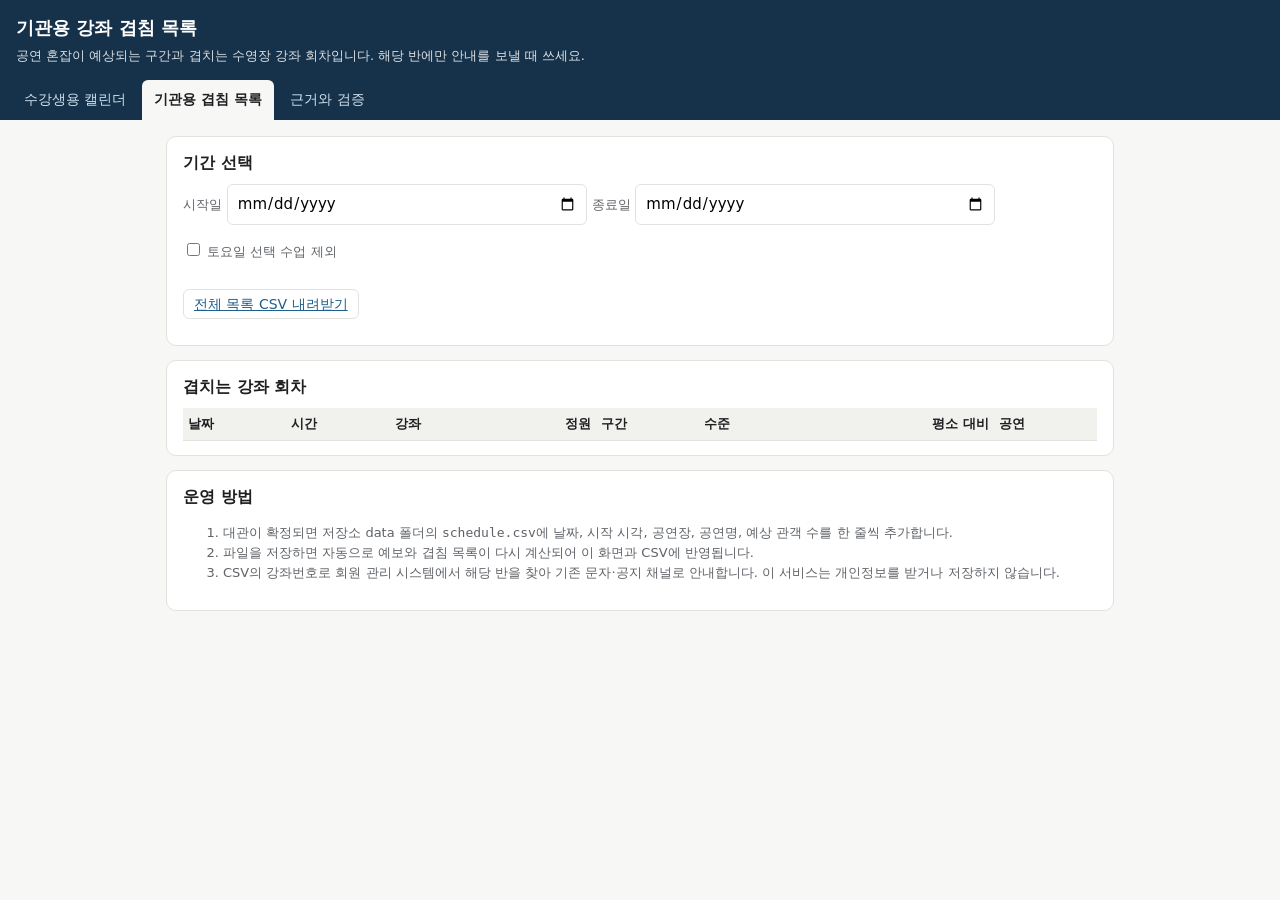
==== site/agency.html @ 396646ce "feat: citizen, agency and evidence pages; exclude all-day passes; NaN-safe JSON" ====
<!doctype html>
<html lang="ko">
<head>
<meta charset="utf-8">
<meta name="viewport" content="width=device-width, initial-scale=1">
<title>기관용 강좌 겹침 목록 | 올림픽공원 공연 혼잡 캘린더</title>
<link rel="icon" href="data:,">
<link rel="stylesheet" href="app.css">
</head>
<body data-page="agency">
<header class="top">
  <h1>기관용 강좌 겹침 목록</h1>
  <p>공연 혼잡이 예상되는 구간과 겹치는 수영장 강좌 회차입니다. 해당 반에만 안내를 보낼 때 쓰세요.</p>
</header>
<nav class="tabs"><a href="index.html">수강생용 캘린더</a><a href="agency.html" aria-current="page">기관용 겹침 목록</a><a href="evidence.html">근거와 검증</a></nav>
<main>
  <section class="card">
    <h2>기간 선택</h2>
    <label class="note" for="from">시작일</label> <input id="from" type="date">
    <label class="note" for="to">종료일</label> <input id="to" type="date">
    <p><label class="note"><input id="regular" type="checkbox"> 토요일 선택 수업 제외</label></p>
    <div class="kpis" id="kpis"></div>
    <p><a class="btn" href="data/agency_overlaps.csv" download>전체 목록 CSV 내려받기</a></p>
  </section>
  <section class="card">
    <h2>겹치는 강좌 회차</h2>
    <div class="tablewrap"><table id="tbl"><thead><tr><th>날짜</th><th>시간</th><th>강좌</th><th class="num">정원</th><th>구간</th><th>수준</th><th class="num">평소 대비</th><th>공연</th></tr></thead><tbody></tbody></table></div>
  </section>
  <section class="card">
    <h2>운영 방법</h2>
    <ol class="note">
      <li>대관이 확정되면 저장소 data 폴더의 <code>schedule.csv</code>에 날짜, 시작 시각, 공연장, 공연명, 예상 관객 수를 한 줄씩 추가합니다.</li>
      <li>파일을 저장하면 자동으로 예보와 겹침 목록이 다시 계산되어 이 화면과 CSV에 반영됩니다.</li>
      <li>CSV의 강좌번호로 회원 관리 시스템에서 해당 반을 찾아 기존 문자·공지 채널로 안내합니다. 이 서비스는 개인정보를 받거나 저장하지 않습니다.</li>
    </ol>
  </section>
</main>
<footer id="sources"></footer>
<script src="app.js"></script>
</body>
</html>
---- site/app.css ----
:root{--bg:#f7f7f5;--card:#fff;--ink:#1d1f21;--muted:#5f6368;--line:#e2e2df;--ok:#e8efe6;--busy:#f6dfa8;--vbusy:#e98b6d;--accent:#1f5f8b;--focus:#1f5f8b}
*{box-sizing:border-box}
body{margin:0;font-family:"Pretendard","Apple SD Gothic Neo","Malgun Gothic",system-ui,sans-serif;background:var(--bg);color:var(--ink);line-height:1.55;font-size:15px}
header.top{background:#16324a;color:#fff;padding:14px 16px}
header.top h1{margin:0;font-size:18px;font-weight:700}
header.top p{margin:4px 0 0;font-size:13px;opacity:.85}
nav.tabs{display:flex;gap:4px;background:#16324a;padding:0 12px;overflow-x:auto}
nav.tabs a{color:#cfe0ee;text-decoration:none;padding:9px 12px;font-size:14px;border-radius:6px 6px 0 0;white-space:nowrap}
nav.tabs a[aria-current=page]{background:var(--bg);color:var(--ink);font-weight:700}
main{max-width:980px;margin:0 auto;padding:16px}
.card{background:var(--card);border:1px solid var(--line);border-radius:10px;padding:14px 16px;margin-bottom:14px}
.card h2{font-size:16px;margin:0 0 8px}
.note{font-size:13px;color:var(--muted)}
.legend{display:flex;flex-wrap:wrap;gap:10px;font-size:13px;color:var(--muted);margin:8px 0}
.sw{display:inline-block;width:12px;height:12px;border-radius:3px;vertical-align:-1px;margin-right:4px;border:1px solid #0001}
.lv-보통,.day.lv-보통{background:var(--ok)} .lv-붐빔,.day.lv-붐빔{background:var(--busy)} .lv-매우,.day.lv-매우{background:var(--vbusy)}
.calhead{display:flex;align-items:center;justify-content:space-between;margin-bottom:8px}
.calhead button,.btn{border:1px solid var(--line);background:#fff;border-radius:6px;padding:6px 10px;font-size:14px;cursor:pointer}
.calhead button:disabled{opacity:.35;cursor:default}
.cal{display:grid;grid-template-columns:repeat(7,minmax(0,1fr));gap:4px}
.cal .dow{font-size:12px;color:var(--muted);text-align:center;padding:2px 0}
.day{min-width:0;min-height:64px;border-radius:6px;padding:4px;font-size:12px;border:2px solid transparent;cursor:pointer;background:#fafaf8;text-align:left;font:inherit;font-size:12px;color:inherit}
.day[disabled]{cursor:default;opacity:.45}
.day .n{font-weight:700}
.day .t{display:block;color:#333;overflow:hidden;text-overflow:ellipsis;white-space:nowrap}
.day.mine{border-color:var(--accent);box-shadow:inset 0 0 0 1px var(--accent)}
.day.sel{outline:3px solid #16324a}
.flag{display:inline-block;font-size:10px;background:#16324a;color:#fff;border-radius:3px;padding:0 4px;margin-left:2px}
.blocks{display:grid;grid-template-columns:1fr 1fr;gap:10px}
.block{border-radius:8px;padding:10px;border:1px solid var(--line)}
.block h3{margin:0 0 4px;font-size:15px}
.block .lv{font-weight:700}
input[type=search],input[type=date]{font:inherit;padding:7px 9px;border:1px solid var(--line);border-radius:6px;width:100%;max-width:360px}
ul.results{list-style:none;padding:0;margin:6px 0;max-height:220px;overflow:auto}
ul.results li button{width:100%;text-align:left;border:0;border-bottom:1px solid var(--line);background:none;padding:7px 4px;font:inherit;cursor:pointer}
ul.results li button:hover,ul.results li button:focus{background:#eef3f7}
table{border-collapse:collapse;width:100%;font-size:13px}
th,td{border-bottom:1px solid var(--line);padding:6px 5px;text-align:left;vertical-align:top}
th{background:#f1f1ee;font-weight:600}
td.num,th.num{text-align:right}
.tablewrap{overflow-x:auto}
.tablewrap table{min-width:720px}
.kpis{display:grid;grid-template-columns:repeat(auto-fit,minmax(150px,1fr));gap:10px}
.kpi{background:#f3f6f8;border-radius:8px;padding:10px}
.kpi b{display:block;font-size:22px}
.kpi span{font-size:12px;color:var(--muted)}
.bar{display:flex;align-items:center;gap:6px;font-size:13px;margin:3px 0}
.bar i{display:block;height:12px;background:var(--accent);border-radius:3px}
footer#sources{max-width:980px;margin:0 auto;padding:0 16px 30px;font-size:12px;color:var(--muted)}
footer#sources a{color:var(--muted)}
a{color:var(--accent)}
:focus-visible{outline:3px solid var(--focus);outline-offset:2px}
@media (max-width:600px){.blocks{grid-template-columns:1fr}.day{min-height:52px;padding:3px}.day .t{display:none}}
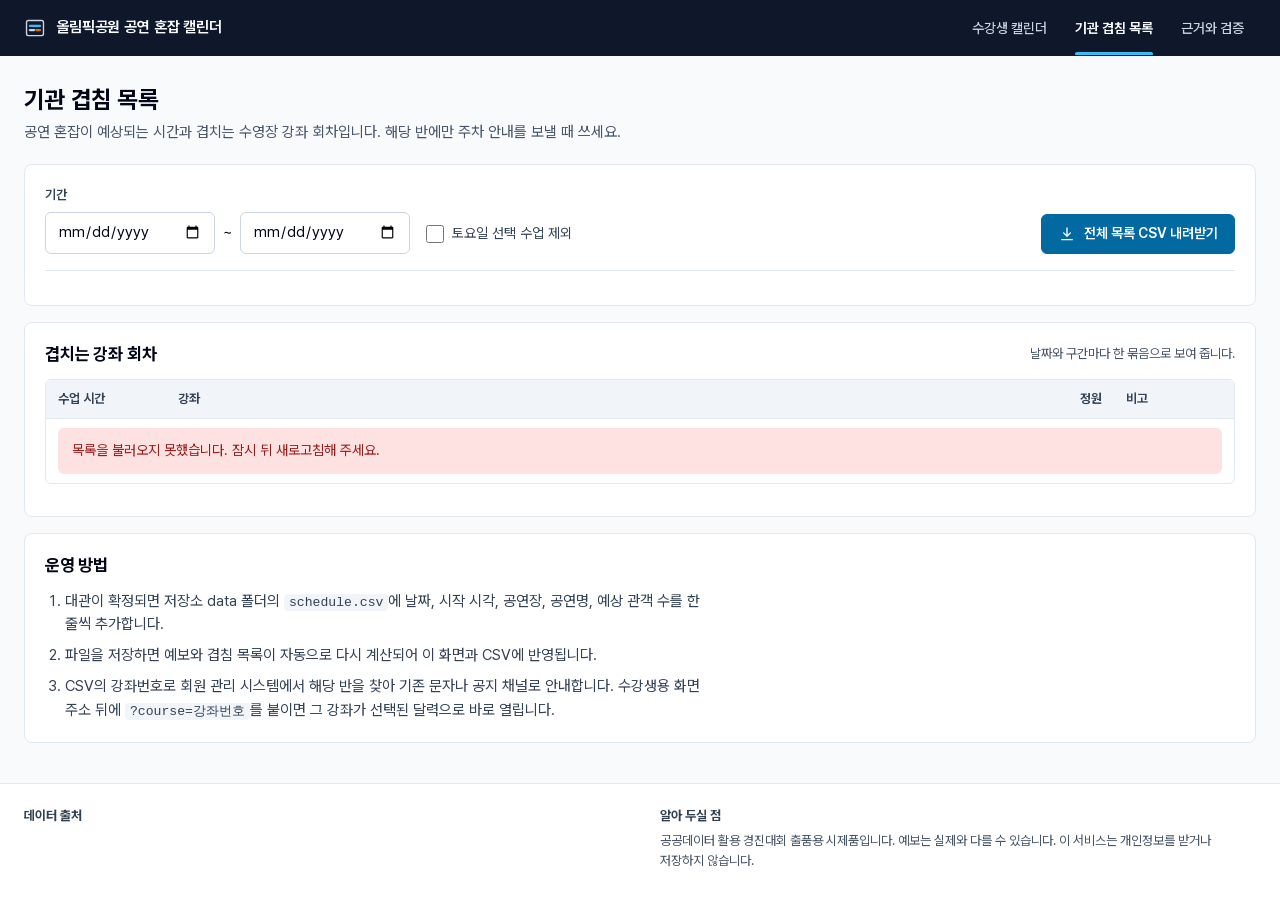
==== commit 578f37be: "feat(site): pool timetable redesign of all three pages Day tiles split into afternoon and evening la" ====
--- a/site/agency.html
+++ b/site/agency.html
@@ -3,39 +3,78 @@
 <head>
 <meta charset="utf-8">
 <meta name="viewport" content="width=device-width, initial-scale=1">
-<title>기관용 강좌 겹침 목록 | 올림픽공원 공연 혼잡 캘린더</title>
-<link rel="icon" href="data:,">
+<title>기관 겹침 목록 | 올림픽공원 공연 혼잡 캘린더</title>
+<meta name="description" content="공연 혼잡이 예상되는 시간과 겹치는 올림픽수영장 강좌 회차 목록입니다.">
+<meta name="theme-color" content="#0f172a">
+<link rel="icon" href="favicon.svg" type="image/svg+xml">
+<link rel="stylesheet" href="fonts/pretendard.css">
 <link rel="stylesheet" href="app.css">
 </head>
 <body data-page="agency">
-<header class="top">
-  <h1>기관용 강좌 겹침 목록</h1>
-  <p>공연 혼잡이 예상되는 구간과 겹치는 수영장 강좌 회차입니다. 해당 반에만 안내를 보낼 때 쓰세요.</p>
+<header class="shell">
+  <div class="shell-in">
+    <a class="brand" href="index.html"><svg viewBox="0 0 24 24" aria-hidden="true"><rect x="2.75" y="3.75" width="18.5" height="16.5" rx="2" fill="none" stroke="#cbd5e1" stroke-width="1.5"/><path d="M6.5 9.75h11" stroke="#38bdf8" stroke-width="2.5" stroke-linecap="round"/><path d="M6.5 14.25h4.5" stroke="#cbd5e1" stroke-width="2.5" stroke-linecap="round"/><path d="M13.5 14.25h4" stroke="#d97706" stroke-width="2.5" stroke-linecap="round"/></svg>올림픽공원 공연 혼잡 캘린더</a>
+    <nav class="nav" aria-label="화면 이동"><a href="index.html">수강생 캘린더</a><a href="agency.html" aria-current="page">기관 겹침 목록</a><a href="evidence.html">근거와 검증</a></nav>
+  </div>
 </header>
-<nav class="tabs"><a href="index.html">수강생용 캘린더</a><a href="agency.html" aria-current="page">기관용 겹침 목록</a><a href="evidence.html">근거와 검증</a></nav>
-<main>
-  <section class="card">
-    <h2>기간 선택</h2>
-    <label class="note" for="from">시작일</label> <input id="from" type="date">
-    <label class="note" for="to">종료일</label> <input id="to" type="date">
-    <p><label class="note"><input id="regular" type="checkbox"> 토요일 선택 수업 제외</label></p>
-    <div class="kpis" id="kpis"></div>
-    <p><a class="btn" href="data/agency_overlaps.csv" download>전체 목록 CSV 내려받기</a></p>
-  </section>
-  <section class="card">
-    <h2>겹치는 강좌 회차</h2>
-    <div class="tablewrap"><table id="tbl"><thead><tr><th>날짜</th><th>시간</th><th>강좌</th><th class="num">정원</th><th>구간</th><th>수준</th><th class="num">평소 대비</th><th>공연</th></tr></thead><tbody></tbody></table></div>
-  </section>
-  <section class="card">
-    <h2>운영 방법</h2>
-    <ol class="note">
-      <li>대관이 확정되면 저장소 data 폴더의 <code>schedule.csv</code>에 날짜, 시작 시각, 공연장, 공연명, 예상 관객 수를 한 줄씩 추가합니다.</li>
-      <li>파일을 저장하면 자동으로 예보와 겹침 목록이 다시 계산되어 이 화면과 CSV에 반영됩니다.</li>
-      <li>CSV의 강좌번호로 회원 관리 시스템에서 해당 반을 찾아 기존 문자·공지 채널로 안내합니다. 이 서비스는 개인정보를 받거나 저장하지 않습니다.</li>
-    </ol>
-  </section>
+
+<main class="wrap">
+  <div class="pagehead">
+    <div>
+      <h1>기관 겹침 목록</h1>
+      <p>공연 혼잡이 예상되는 시간과 겹치는 수영장 강좌 회차입니다. 해당 반에만 주차 안내를 보낼 때 쓰세요.</p>
+    </div>
+    <p class="meta" id="period"></p>
+  </div>
+
+  <div class="stack">
+    <section class="panel" aria-labelledby="h-filter">
+      <h2 id="h-filter" class="sr">조건</h2>
+      <div class="filters">
+        <div class="field">
+          <span class="label" id="l-range">기간</span>
+          <div class="range" role="group" aria-labelledby="l-range">
+            <input id="from" class="input tnum" type="date" aria-label="시작일">
+            <span aria-hidden="true">~</span>
+            <input id="to" class="input tnum" type="date" aria-label="종료일">
+          </div>
+        </div>
+        <label class="check"><input id="regular" type="checkbox"> 토요일 선택 수업 제외</label>
+        <span class="grow"></span>
+        <a class="btn primary" href="data/agency_overlaps.csv" download><svg class="ic" viewBox="0 0 24 24" aria-hidden="true"><path d="M12 4v11m0 0-4.5-4.5M12 15l4.5-4.5M5 19.5h14"/></svg>전체 목록 CSV 내려받기</a>
+      </div>
+      <p class="summary" id="summary" aria-live="polite"></p>
+    </section>
+
+    <section class="panel" aria-labelledby="h-tbl">
+      <div class="panel-head"><h2 id="h-tbl">겹치는 강좌 회차</h2><span class="hint">날짜와 구간마다 한 묶음으로 보여 줍니다.</span></div>
+      <div class="tablewrap">
+        <table class="ov-table" id="tbl">
+          <colgroup><col class="c-time"><col><col class="c-cap"><col class="c-note"></colgroup>
+          <thead><tr><th scope="col">수업 시간</th><th scope="col">강좌</th><th scope="col" class="num">정원</th><th scope="col">비고</th></tr></thead>
+          <tbody><tr><td colspan="4" class="loading">목록을 불러오는 중입니다.</td></tr></tbody>
+        </table>
+      </div>
+      <div class="tablefoot"><span class="hint" id="shown"></span><button class="btn" id="more" type="button" hidden>50회 더 보기</button></div>
+    </section>
+
+    <section class="panel" aria-labelledby="h-how">
+      <h2 id="h-how">운영 방법</h2>
+      <ol class="steps">
+        <li>대관이 확정되면 저장소 data 폴더의 <code>schedule.csv</code>에 날짜, 시작 시각, 공연장, 공연명, 예상 관객 수를 한 줄씩 추가합니다.</li>
+        <li>파일을 저장하면 예보와 겹침 목록이 자동으로 다시 계산되어 이 화면과 CSV에 반영됩니다.</li>
+        <li>CSV의 강좌번호로 회원 관리 시스템에서 해당 반을 찾아 기존 문자나 공지 채널로 안내합니다. 수강생용 화면 주소 뒤에 <code>?course=강좌번호</code>를 붙이면 그 강좌가 선택된 달력으로 바로 열립니다.</li>
+      </ol>
+    </section>
+  </div>
 </main>
-<footer id="sources"></footer>
+
+<footer class="foot" id="sources">
+  <div class="wrap">
+    <div><h2>데이터 출처</h2><ul id="src-list"></ul></div>
+    <div><h2>알아 두실 점</h2><p id="src-def"></p><p>공공데이터 활용 경진대회 출품용 시제품입니다. 예보는 실제와 다를 수 있습니다. 이 서비스는 개인정보를 받거나 저장하지 않습니다.</p></div>
+  </div>
+</footer>
 <script src="app.js"></script>
 </body>
 </html>
--- a/site/fonts/pretendard.css
+++ b/site/fonts/pretendard.css
@@ -0,0 +1,927 @@
+/*
+Copyright (c) 2021 Kil Hyung-jin, with Reserved Font Name Pretendard.
+https://github.com/orioncactus/pretendard
+
+This Font Software is licensed under the SIL Open Font License, Version 1.1.
+This license is copied below, and is also available with a FAQ at:
+http://scripts.sil.org/OFL
+*/
+/* [0] */
+@font-face {
+	font-family: 'Pretendard Variable';
+	font-style: normal;
+	font-display: swap;
+	font-weight: 45 920;
+	src: url(./woff2-dynamic-subset/PretendardVariable.subset.0.woff2) format('woff2-variations');
+	unicode-range: U+f9ca-fa0b, U+ff03-ff05, U+ff07, U+ff0a-ff0b, U+ff0d-ff19, U+ff1b, U+ff1d, U+ff20-ff5b, U+ff5d, U+ffe0-ffe3, U+ffe5-ffe6;
+}
+
+/* [1] */
+@font-face {
+	font-family: 'Pretendard Variable';
+	font-style: normal;
+	font-display: swap;
+	font-weight: 45 920;
+	src: url(./woff2-dynamic-subset/PretendardVariable.subset.1.woff2) format('woff2-variations');
+	unicode-range: U+d723-d728, U+d72a-d733, U+d735-d748, U+d74a-d74f, U+d752-d753, U+d755-d757, U+d75a-d75f, U+d762-d764, U+d766-d768, U+d76a-d76b, U+d76d-d76f, U+d771-d787, U+d789-d78b, U+d78d-d78f, U+d791-d797, U+d79a, U+d79c, U+d79e-d7a3, U+f900-f909, U+f90b-f92e;
+}
+
+/* [2] */
+@font-face {
+	font-family: 'Pretendard Variable';
+	font-style: normal;
+	font-display: swap;
+	font-weight: 45 920;
+	src: url(./woff2-dynamic-subset/PretendardVariable.subset.2.woff2) format('woff2-variations');
+	unicode-range: U+d679-d68b, U+d68e-d69e, U+d6a0, U+d6a2-d6a7, U+d6a9-d6c3, U+d6c6-d6c7, U+d6c9-d6cb, U+d6cd-d6d3, U+d6d5-d6d6, U+d6d8-d6e3, U+d6e5-d6e7, U+d6e9-d6fb, U+d6fd-d717, U+d719-d71f, U+d721-d722;
+}
+
+/* [3] */
+@font-face {
+	font-family: 'Pretendard Variable';
+	font-style: normal;
+	font-display: swap;
+	font-weight: 45 920;
+	src: url(./woff2-dynamic-subset/PretendardVariable.subset.3.woff2) format('woff2-variations');
+	unicode-range: U+d5bc-d5c7, U+d5ca-d5cb, U+d5cd-d5cf, U+d5d1-d5d7, U+d5d9-d5da, U+d5dc, U+d5de-d5e3, U+d5e6-d5e7, U+d5e9-d5eb, U+d5ed-d5f6, U+d5f8, U+d5fa-d5ff, U+d602-d603, U+d605-d607, U+d609-d60f, U+d612-d613, U+d616-d61b, U+d61d-d637, U+d63a-d63b, U+d63d-d63f, U+d641-d647, U+d64a-d64c, U+d64e-d653, U+d656-d657, U+d659-d65b, U+d65d-d666, U+d668, U+d66a-d678;
+}
+
+/* [4] */
+@font-face {
+	font-family: 'Pretendard Variable';
+	font-style: normal;
+	font-display: swap;
+	font-weight: 45 920;
+	src: url(./woff2-dynamic-subset/PretendardVariable.subset.4.woff2) format('woff2-variations');
+	unicode-range: U+d507, U+d509-d50b, U+d50d-d513, U+d515-d53b, U+d53e-d53f, U+d541-d543, U+d545-d54c, U+d54e, U+d550, U+d552-d557, U+d55a-d55b, U+d55d-d55f, U+d561-d564, U+d566-d567, U+d56a, U+d56c, U+d56e-d573, U+d576-d577, U+d579-d583, U+d585-d586, U+d58a-d5a4, U+d5a6-d5bb;
+}
+
+/* [5] */
+@font-face {
+	font-family: 'Pretendard Variable';
+	font-style: normal;
+	font-display: swap;
+	font-weight: 45 920;
+	src: url(./woff2-dynamic-subset/PretendardVariable.subset.5.woff2) format('woff2-variations');
+	unicode-range: U+d464-d477, U+d47a-d47b, U+d47d-d47f, U+d481-d487, U+d489-d48a, U+d48c, U+d48e-d4e7, U+d4e9-d503, U+d505-d506;
+}
+
+/* [6] */
+@font-face {
+	font-family: 'Pretendard Variable';
+	font-style: normal;
+	font-display: swap;
+	font-weight: 45 920;
+	src: url(./woff2-dynamic-subset/PretendardVariable.subset.6.woff2) format('woff2-variations');
+	unicode-range: U+d3bf-d3c7, U+d3ca-d3cf, U+d3d1-d3eb, U+d3ee-d3ef, U+d3f1-d3f3, U+d3f5-d3fb, U+d3fd-d400, U+d402-d45b, U+d45d-d463;
+}
+
+/* [7] */
+@font-face {
+	font-family: 'Pretendard Variable';
+	font-style: normal;
+	font-display: swap;
+	font-weight: 45 920;
+	src: url(./woff2-dynamic-subset/PretendardVariable.subset.7.woff2) format('woff2-variations');
+	unicode-range: U+d2ff, U+d302-d304, U+d306-d30b, U+d30f, U+d311-d313, U+d315-d31b, U+d31e, U+d322-d324, U+d326-d327, U+d32a-d32b, U+d32d-d32f, U+d331-d337, U+d339-d33c, U+d33e-d37b, U+d37e-d37f, U+d381-d383, U+d385-d38b, U+d38e-d390, U+d392-d397, U+d39a-d39b, U+d39d-d39f, U+d3a1-d3a7, U+d3a9-d3aa, U+d3ac, U+d3ae-d3b3, U+d3b5-d3b7, U+d3b9-d3bb, U+d3bd-d3be;
+}
+
+/* [8] */
+@font-face {
+	font-family: 'Pretendard Variable';
+	font-style: normal;
+	font-display: swap;
+	font-weight: 45 920;
+	src: url(./woff2-dynamic-subset/PretendardVariable.subset.8.woff2) format('woff2-variations');
+	unicode-range: U+d257-d27f, U+d281-d29b, U+d29d-d29f, U+d2a1-d2ab, U+d2ad-d2b7, U+d2ba-d2bb, U+d2bd-d2bf, U+d2c1-d2c7, U+d2c9-d2ef, U+d2f2-d2f3, U+d2f5-d2f7, U+d2f9-d2fe;
+}
+
+/* [9] */
+@font-face {
+	font-family: 'Pretendard Variable';
+	font-style: normal;
+	font-display: swap;
+	font-weight: 45 920;
+	src: url(./woff2-dynamic-subset/PretendardVariable.subset.9.woff2) format('woff2-variations');
+	unicode-range: U+d1b4, U+d1b6-d1f3, U+d1f5-d22b, U+d22e-d22f, U+d231-d233, U+d235-d23b, U+d23d-d240, U+d242-d256;
+}
+
+/* [10] */
+@font-face {
+	font-family: 'Pretendard Variable';
+	font-style: normal;
+	font-display: swap;
+	font-weight: 45 920;
+	src: url(./woff2-dynamic-subset/PretendardVariable.subset.10.woff2) format('woff2-variations');
+	unicode-range: U+d105-d12f, U+d132-d133, U+d135-d137, U+d139-d13f, U+d141-d142, U+d144, U+d146-d14b, U+d14e-d14f, U+d151-d153, U+d155-d15b, U+d15e-d187, U+d189-d19f, U+d1a2-d1a3, U+d1a5-d1a7, U+d1a9-d1af, U+d1b2-d1b3;
+}
+
+/* [11] */
+@font-face {
+	font-family: 'Pretendard Variable';
+	font-style: normal;
+	font-display: swap;
+	font-weight: 45 920;
+	src: url(./woff2-dynamic-subset/PretendardVariable.subset.11.woff2) format('woff2-variations');
+	unicode-range: U+d04b-d04f, U+d051-d057, U+d059-d06b, U+d06d-d06f, U+d071-d073, U+d075-d07b, U+d07e-d0a3, U+d0a6-d0a7, U+d0a9-d0ab, U+d0ad-d0b3, U+d0b6, U+d0b8, U+d0ba-d0bf, U+d0c2-d0c3, U+d0c5-d0c7, U+d0c9-d0cf, U+d0d2, U+d0d6-d0db, U+d0de-d0df, U+d0e1-d0e3, U+d0e5-d0eb, U+d0ee-d0f0, U+d0f2-d104;
+}
+
+/* [12] */
+@font-face {
+	font-family: 'Pretendard Variable';
+	font-style: normal;
+	font-display: swap;
+	font-weight: 45 920;
+	src: url(./woff2-dynamic-subset/PretendardVariable.subset.12.woff2) format('woff2-variations');
+	unicode-range: U+cfa2-cfc3, U+cfc5-cfdf, U+cfe2-cfe3, U+cfe5-cfe7, U+cfe9-cff4, U+cff6-cffb, U+cffd-cfff, U+d001-d003, U+d005-d017, U+d019-d033, U+d036-d037, U+d039-d03b, U+d03d-d04a;
+}
+
+/* [13] */
+@font-face {
+	font-family: 'Pretendard Variable';
+	font-style: normal;
+	font-display: swap;
+	font-weight: 45 920;
+	src: url(./woff2-dynamic-subset/PretendardVariable.subset.13.woff2) format('woff2-variations');
+	unicode-range: U+cef0-cef3, U+cef6, U+cef9-ceff, U+cf01-cf03, U+cf05-cf07, U+cf09-cf0f, U+cf11-cf12, U+cf14-cf1b, U+cf1d-cf1f, U+cf21-cf2f, U+cf31-cf53, U+cf56-cf57, U+cf59-cf5b, U+cf5d-cf63, U+cf66, U+cf68, U+cf6a-cf6f, U+cf71-cf84, U+cf86-cf8b, U+cf8d-cfa1;
+}
+
+/* [14] */
+@font-face {
+	font-family: 'Pretendard Variable';
+	font-style: normal;
+	font-display: swap;
+	font-weight: 45 920;
+	src: url(./woff2-dynamic-subset/PretendardVariable.subset.14.woff2) format('woff2-variations');
+	unicode-range: U+ce3c-ce57, U+ce5a-ce5b, U+ce5d-ce5f, U+ce61-ce67, U+ce6a, U+ce6c, U+ce6e-ce73, U+ce76-ce77, U+ce79-ce7b, U+ce7d-ce83, U+ce85-ce88, U+ce8a-ce8f, U+ce91-ce93, U+ce95-ce97, U+ce99-ce9f, U+cea2, U+cea4-ceab, U+cead-cee3, U+cee6-cee7, U+cee9-ceeb, U+ceed-ceef;
+}
+
+/* [15] */
+@font-face {
+	font-family: 'Pretendard Variable';
+	font-style: normal;
+	font-display: swap;
+	font-weight: 45 920;
+	src: url(./woff2-dynamic-subset/PretendardVariable.subset.15.woff2) format('woff2-variations');
+	unicode-range: U+cd92-cd93, U+cd96-cd97, U+cd99-cd9b, U+cd9d-cda3, U+cda6-cda8, U+cdaa-cdaf, U+cdb1-cdc3, U+cdc5-cdcb, U+cdcd-cde7, U+cde9-ce03, U+ce05-ce1f, U+ce22-ce34, U+ce36-ce3b;
+}
+
+/* [16] */
+@font-face {
+	font-family: 'Pretendard Variable';
+	font-style: normal;
+	font-display: swap;
+	font-weight: 45 920;
+	src: url(./woff2-dynamic-subset/PretendardVariable.subset.16.woff2) format('woff2-variations');
+	unicode-range: U+ccef-cd07, U+cd0a-cd0b, U+cd0d-cd1a, U+cd1c, U+cd1e-cd2b, U+cd2d-cd5b, U+cd5d-cd77, U+cd79-cd91;
+}
+
+/* [17] */
+@font-face {
+	font-family: 'Pretendard Variable';
+	font-style: normal;
+	font-display: swap;
+	font-weight: 45 920;
+	src: url(./woff2-dynamic-subset/PretendardVariable.subset.17.woff2) format('woff2-variations');
+	unicode-range: U+cc3f-cc43, U+cc46-cc47, U+cc49-cc4b, U+cc4d-cc53, U+cc55-cc58, U+cc5a-cc5f, U+cc61-cc97, U+cc9a-cc9b, U+cc9d-cc9f, U+cca1-cca7, U+ccaa, U+ccac, U+ccae-ccb3, U+ccb6-ccb7, U+ccb9-ccbb, U+ccbd-cccf, U+ccd1-cce3, U+cce5-ccee;
+}
+
+/* [18] */
+@font-face {
+	font-family: 'Pretendard Variable';
+	font-style: normal;
+	font-display: swap;
+	font-weight: 45 920;
+	src: url(./woff2-dynamic-subset/PretendardVariable.subset.18.woff2) format('woff2-variations');
+	unicode-range: U+cb91-cbd3, U+cbd5-cbe3, U+cbe5-cc0b, U+cc0e-cc0f, U+cc11-cc13, U+cc15-cc1b, U+cc1d-cc20, U+cc23-cc27, U+cc2a-cc2b, U+cc2d, U+cc2f, U+cc31-cc37, U+cc3a, U+cc3c;
+}
+
+/* [19] */
+@font-face {
+	font-family: 'Pretendard Variable';
+	font-style: normal;
+	font-display: swap;
+	font-weight: 45 920;
+	src: url(./woff2-dynamic-subset/PretendardVariable.subset.19.woff2) format('woff2-variations');
+	unicode-range: U+caf4-cb47, U+cb4a-cb90;
+}
+
+/* [20] */
+@font-face {
+	font-family: 'Pretendard Variable';
+	font-style: normal;
+	font-display: swap;
+	font-weight: 45 920;
+	src: url(./woff2-dynamic-subset/PretendardVariable.subset.20.woff2) format('woff2-variations');
+	unicode-range: U+ca4a-ca4b, U+ca4e-ca4f, U+ca51-ca53, U+ca55-ca5b, U+ca5d-ca60, U+ca62-ca83, U+ca85-cabb, U+cabe-cabf, U+cac1-cac3, U+cac5-cacb, U+cacd-cad0, U+cad2, U+cad4-cad8, U+cada-caf3;
+}
+
+/* [21] */
+@font-face {
+	font-family: 'Pretendard Variable';
+	font-style: normal;
+	font-display: swap;
+	font-weight: 45 920;
+	src: url(./woff2-dynamic-subset/PretendardVariable.subset.21.woff2) format('woff2-variations');
+	unicode-range: U+c996-c997, U+c99a-c99c, U+c99e-c9bf, U+c9c2-c9c3, U+c9c5-c9c7, U+c9c9-c9cf, U+c9d2, U+c9d4, U+c9d7-c9d8, U+c9db, U+c9de-c9df, U+c9e1-c9e3, U+c9e5-c9e6, U+c9e8-c9eb, U+c9ee-c9f0, U+c9f2-c9f7, U+c9f9-ca0b, U+ca0d-ca28, U+ca2a-ca49;
+}
+
+/* [22] */
+@font-face {
+	font-family: 'Pretendard Variable';
+	font-style: normal;
+	font-display: swap;
+	font-weight: 45 920;
+	src: url(./woff2-dynamic-subset/PretendardVariable.subset.22.woff2) format('woff2-variations');
+	unicode-range: U+c8e9-c8f4, U+c8f6-c8fb, U+c8fe-c8ff, U+c901-c903, U+c905-c90b, U+c90e-c910, U+c912-c917, U+c919-c92b, U+c92d-c94f, U+c951-c953, U+c955-c96b, U+c96d-c973, U+c975-c987, U+c98a-c98b, U+c98d-c98f, U+c991-c995;
+}
+
+/* [23] */
+@font-face {
+	font-family: 'Pretendard Variable';
+	font-style: normal;
+	font-display: swap;
+	font-weight: 45 920;
+	src: url(./woff2-dynamic-subset/PretendardVariable.subset.23.woff2) format('woff2-variations');
+	unicode-range: U+c841-c84b, U+c84d-c86f, U+c872-c873, U+c875-c877, U+c879-c87f, U+c882-c884, U+c887-c88a, U+c88d-c8c3, U+c8c5-c8df, U+c8e1-c8e8;
+}
+
+/* [24] */
+@font-face {
+	font-family: 'Pretendard Variable';
+	font-style: normal;
+	font-display: swap;
+	font-weight: 45 920;
+	src: url(./woff2-dynamic-subset/PretendardVariable.subset.24.woff2) format('woff2-variations');
+	unicode-range: U+c779-c77b, U+c77e-c782, U+c786, U+c78b, U+c78d, U+c78f, U+c792-c793, U+c795, U+c797, U+c799-c79f, U+c7a2, U+c7a7-c7ab, U+c7ae-c7bb, U+c7bd-c7c0, U+c7c2-c7c7, U+c7c9-c7dc, U+c7de-c7ff, U+c802-c803, U+c805-c807, U+c809, U+c80b-c80f, U+c812, U+c814, U+c817-c81b, U+c81e-c81f, U+c821-c823, U+c825-c82e, U+c830-c837, U+c839-c83b, U+c83d-c840;
+}
+
+/* [25] */
+@font-face {
+	font-family: 'Pretendard Variable';
+	font-style: normal;
+	font-display: swap;
+	font-weight: 45 920;
+	src: url(./woff2-dynamic-subset/PretendardVariable.subset.25.woff2) format('woff2-variations');
+	unicode-range: U+c6bb-c6bf, U+c6c2, U+c6c4, U+c6c6-c6cb, U+c6ce-c6cf, U+c6d1-c6d3, U+c6d5-c6db, U+c6dd-c6df, U+c6e1-c6e7, U+c6e9-c6eb, U+c6ed-c6ef, U+c6f1-c6f8, U+c6fa-c703, U+c705-c707, U+c709-c70b, U+c70d-c716, U+c718, U+c71a-c71f, U+c722-c723, U+c725-c727, U+c729-c734, U+c736-c73b, U+c73e-c73f, U+c741-c743, U+c745-c74b, U+c74e-c750, U+c752-c757, U+c759-c773, U+c776-c777;
+}
+
+/* [26] */
+@font-face {
+	font-family: 'Pretendard Variable';
+	font-style: normal;
+	font-display: swap;
+	font-weight: 45 920;
+	src: url(./woff2-dynamic-subset/PretendardVariable.subset.26.woff2) format('woff2-variations');
+	unicode-range: U+c5f5-c5fb, U+c5fe, U+c602-c605, U+c607, U+c609-c60f, U+c611-c61a, U+c61c-c623, U+c626-c627, U+c629-c62b, U+c62d, U+c62f-c632, U+c636, U+c638, U+c63a-c63f, U+c642-c643, U+c645-c647, U+c649-c652, U+c656-c65b, U+c65d-c65f, U+c661-c663, U+c665-c677, U+c679-c67b, U+c67d-c693, U+c696-c697, U+c699-c69b, U+c69d-c6a3, U+c6a6, U+c6a8, U+c6aa-c6af, U+c6b2-c6b3, U+c6b5-c6b7, U+c6b9-c6ba;
+}
+
+/* [27] */
+@font-face {
+	font-family: 'Pretendard Variable';
+	font-style: normal;
+	font-display: swap;
+	font-weight: 45 920;
+	src: url(./woff2-dynamic-subset/PretendardVariable.subset.27.woff2) format('woff2-variations');
+	unicode-range: U+c517-c527, U+c52a-c52b, U+c52d-c52f, U+c531-c538, U+c53a, U+c53c, U+c53e-c543, U+c546-c547, U+c54b, U+c54d-c552, U+c556, U+c55a-c55b, U+c55d, U+c55f, U+c562-c563, U+c565-c567, U+c569-c56f, U+c572, U+c574, U+c576-c57b, U+c57e-c57f, U+c581-c583, U+c585-c586, U+c588-c58b, U+c58e, U+c590, U+c592-c596, U+c599-c5b3, U+c5b6-c5b7, U+c5ba, U+c5be-c5c3, U+c5ca-c5cb, U+c5cd, U+c5cf, U+c5d2-c5d3, U+c5d5-c5d7, U+c5d9-c5df, U+c5e1-c5e2, U+c5e4, U+c5e6-c5eb, U+c5ef, U+c5f1-c5f3;
+}
+
+/* [28] */
+@font-face {
+	font-family: 'Pretendard Variable';
+	font-style: normal;
+	font-display: swap;
+	font-weight: 45 920;
+	src: url(./woff2-dynamic-subset/PretendardVariable.subset.28.woff2) format('woff2-variations');
+	unicode-range: U+c475-c4ef, U+c4f2-c4f3, U+c4f5-c4f7, U+c4f9-c4ff, U+c502-c50b, U+c50d-c516;
+}
+
+/* [29] */
+@font-face {
+	font-family: 'Pretendard Variable';
+	font-style: normal;
+	font-display: swap;
+	font-weight: 45 920;
+	src: url(./woff2-dynamic-subset/PretendardVariable.subset.29.woff2) format('woff2-variations');
+	unicode-range: U+c3d0-c3d7, U+c3da-c3db, U+c3dd-c3de, U+c3e1-c3ec, U+c3ee-c3f3, U+c3f5-c42b, U+c42d-c463, U+c466-c474;
+}
+
+/* [30] */
+@font-face {
+	font-family: 'Pretendard Variable';
+	font-style: normal;
+	font-display: swap;
+	font-weight: 45 920;
+	src: url(./woff2-dynamic-subset/PretendardVariable.subset.30.woff2) format('woff2-variations');
+	unicode-range: U+c32b-c367, U+c36a-c36b, U+c36d-c36f, U+c371-c377, U+c37a-c37b, U+c37e-c383, U+c385-c387, U+c389-c3cf;
+}
+
+/* [31] */
+@font-face {
+	font-family: 'Pretendard Variable';
+	font-style: normal;
+	font-display: swap;
+	font-weight: 45 920;
+	src: url(./woff2-dynamic-subset/PretendardVariable.subset.31.woff2) format('woff2-variations');
+	unicode-range: U+c26a-c26b, U+c26d-c26f, U+c271-c273, U+c275-c27b, U+c27e-c287, U+c289-c28f, U+c291-c297, U+c299-c29a, U+c29c-c2a3, U+c2a5-c2a7, U+c2a9-c2ab, U+c2ad-c2b3, U+c2b6, U+c2b8, U+c2ba-c2bb, U+c2bd-c2db, U+c2de-c2df, U+c2e1-c2e2, U+c2e5-c2ea, U+c2ee, U+c2f0, U+c2f2-c2f5, U+c2f7, U+c2fa-c2fb, U+c2fd-c2ff, U+c301-c307, U+c309-c30c, U+c30e-c312, U+c315-c323, U+c325-c328, U+c32a;
+}
+
+/* [32] */
+@font-face {
+	font-family: 'Pretendard Variable';
+	font-style: normal;
+	font-display: swap;
+	font-weight: 45 920;
+	src: url(./woff2-dynamic-subset/PretendardVariable.subset.32.woff2) format('woff2-variations');
+	unicode-range: U+c1bc-c1c3, U+c1c5-c1df, U+c1e1-c1fb, U+c1fd-c203, U+c205-c20c, U+c20e, U+c210-c217, U+c21a-c21b, U+c21d-c21e, U+c221-c227, U+c229-c22a, U+c22c, U+c22e, U+c230, U+c233-c24f, U+c251-c257, U+c259-c269;
+}
+
+/* [33] */
+@font-face {
+	font-family: 'Pretendard Variable';
+	font-style: normal;
+	font-display: swap;
+	font-weight: 45 920;
+	src: url(./woff2-dynamic-subset/PretendardVariable.subset.33.woff2) format('woff2-variations');
+	unicode-range: U+c101-c11b, U+c11f, U+c121-c123, U+c125-c12b, U+c12e, U+c132-c137, U+c13a-c13b, U+c13d-c13f, U+c141-c147, U+c14a, U+c14c-c153, U+c155-c157, U+c159-c15b, U+c15d-c166, U+c169-c16f, U+c171-c177, U+c179-c18b, U+c18e-c18f, U+c191-c193, U+c195-c19b, U+c19d-c19e, U+c1a0, U+c1a2-c1a4, U+c1a6-c1bb;
+}
+
+/* [34] */
+@font-face {
+	font-family: 'Pretendard Variable';
+	font-style: normal;
+	font-display: swap;
+	font-weight: 45 920;
+	src: url(./woff2-dynamic-subset/PretendardVariable.subset.34.woff2) format('woff2-variations');
+	unicode-range: U+c049-c057, U+c059-c05b, U+c05d-c05f, U+c061-c067, U+c069-c08f, U+c091-c0ab, U+c0ae-c0af, U+c0b1-c0b3, U+c0b5, U+c0b7-c0bb, U+c0be, U+c0c2-c0c7, U+c0ca-c0cb, U+c0cd-c0cf, U+c0d1-c0d7, U+c0d9-c0da, U+c0dc, U+c0de-c0e3, U+c0e5-c0eb, U+c0ed-c0f3, U+c0f6, U+c0f8, U+c0fa-c0ff;
+}
+
+/* [35] */
+@font-face {
+	font-family: 'Pretendard Variable';
+	font-style: normal;
+	font-display: swap;
+	font-weight: 45 920;
+	src: url(./woff2-dynamic-subset/PretendardVariable.subset.35.woff2) format('woff2-variations');
+	unicode-range: U+bfa7-bfaf, U+bfb1-bfc4, U+bfc6-bfcb, U+bfce-bfcf, U+bfd1-bfd3, U+bfd5-bfdb, U+bfdd-c048;
+}
+
+/* [36] */
+@font-face {
+	font-family: 'Pretendard Variable';
+	font-style: normal;
+	font-display: swap;
+	font-weight: 45 920;
+	src: url(./woff2-dynamic-subset/PretendardVariable.subset.36.woff2) format('woff2-variations');
+	unicode-range: U+bf07, U+bf09-bf3f, U+bf41-bf4f, U+bf52-bf54, U+bf56-bfa6;
+}
+
+/* [37] */
+@font-face {
+	font-family: 'Pretendard Variable';
+	font-style: normal;
+	font-display: swap;
+	font-weight: 45 920;
+	src: url(./woff2-dynamic-subset/PretendardVariable.subset.37.woff2) format('woff2-variations');
+	unicode-range: U+be56, U+be58, U+be5c-be5f, U+be62-be63, U+be65-be67, U+be69-be74, U+be76-be7b, U+be7e-be7f, U+be81-be8e, U+be90, U+be92-bea7, U+bea9-becf, U+bed2-bed3, U+bed5-bed6, U+bed9-bee3, U+bee6-bf06;
+}
+
+/* [38] */
+@font-face {
+	font-family: 'Pretendard Variable';
+	font-style: normal;
+	font-display: swap;
+	font-weight: 45 920;
+	src: url(./woff2-dynamic-subset/PretendardVariable.subset.38.woff2) format('woff2-variations');
+	unicode-range: U+bdb0-bdd3, U+bdd5-bdef, U+bdf1-be0b, U+be0d-be0f, U+be11-be13, U+be15-be43, U+be46-be47, U+be49-be4b, U+be4d-be53;
+}
+
+/* [39] */
+@font-face {
+	font-family: 'Pretendard Variable';
+	font-style: normal;
+	font-display: swap;
+	font-weight: 45 920;
+	src: url(./woff2-dynamic-subset/PretendardVariable.subset.39.woff2) format('woff2-variations');
+	unicode-range: U+bd03, U+bd06, U+bd08, U+bd0a-bd0f, U+bd11-bd22, U+bd25-bd47, U+bd49-bd58, U+bd5a-bd7f, U+bd82-bd83, U+bd85-bd87, U+bd8a-bd8f, U+bd91-bd92, U+bd94, U+bd96-bd98, U+bd9a-bdaf;
+}
+
+/* [40] */
+@font-face {
+	font-family: 'Pretendard Variable';
+	font-style: normal;
+	font-display: swap;
+	font-weight: 45 920;
+	src: url(./woff2-dynamic-subset/PretendardVariable.subset.40.woff2) format('woff2-variations');
+	unicode-range: U+bc4e-bc83, U+bc86-bc87, U+bc89-bc8b, U+bc8d-bc93, U+bc96, U+bc98, U+bc9b-bc9f, U+bca2-bca3, U+bca5-bca7, U+bca9-bcb2, U+bcb4-bcbb, U+bcbe-bcbf, U+bcc1-bcc3, U+bcc5-bccc, U+bcce-bcd0, U+bcd2-bcd4, U+bcd6-bcf3, U+bcf7, U+bcf9-bcfb, U+bcfd-bd02;
+}
+
+/* [41] */
+@font-face {
+	font-family: 'Pretendard Variable';
+	font-style: normal;
+	font-display: swap;
+	font-weight: 45 920;
+	src: url(./woff2-dynamic-subset/PretendardVariable.subset.41.woff2) format('woff2-variations');
+	unicode-range: U+bb90-bba3, U+bba5-bbab, U+bbad-bbbf, U+bbc1-bbf7, U+bbfa-bbfb, U+bbfd-bbfe, U+bc01-bc07, U+bc09-bc0a, U+bc0e, U+bc10, U+bc12-bc13, U+bc17, U+bc19-bc1a, U+bc1e, U+bc20-bc23, U+bc26, U+bc28, U+bc2a-bc2c, U+bc2e-bc2f, U+bc32-bc33, U+bc35-bc37, U+bc39-bc3f, U+bc41-bc42, U+bc44, U+bc46-bc48, U+bc4a-bc4d;
+}
+
+/* [42] */
+@font-face {
+	font-family: 'Pretendard Variable';
+	font-style: normal;
+	font-display: swap;
+	font-weight: 45 920;
+	src: url(./woff2-dynamic-subset/PretendardVariable.subset.42.woff2) format('woff2-variations');
+	unicode-range: U+bae6-bafb, U+bafd-bb17, U+bb19-bb33, U+bb37, U+bb39-bb3a, U+bb3d-bb43, U+bb45-bb46, U+bb48, U+bb4a-bb4f, U+bb51-bb53, U+bb55-bb57, U+bb59-bb62, U+bb64-bb8f;
+}
+
+/* [43] */
+@font-face {
+	font-family: 'Pretendard Variable';
+	font-style: normal;
+	font-display: swap;
+	font-weight: 45 920;
+	src: url(./woff2-dynamic-subset/PretendardVariable.subset.43.woff2) format('woff2-variations');
+	unicode-range: U+ba30-ba37, U+ba3a-ba3b, U+ba3d-ba3f, U+ba41-ba47, U+ba49-ba4a, U+ba4c, U+ba4e-ba53, U+ba56-ba57, U+ba59-ba5b, U+ba5d-ba63, U+ba65-ba66, U+ba68-ba6f, U+ba71-ba73, U+ba75-ba77, U+ba79-ba84, U+ba86, U+ba88-baa7, U+baaa, U+baad-baaf, U+bab1-bab7, U+baba, U+babc, U+babe-bae5;
+}
+
+/* [44] */
+@font-face {
+	font-family: 'Pretendard Variable';
+	font-style: normal;
+	font-display: swap;
+	font-weight: 45 920;
+	src: url(./woff2-dynamic-subset/PretendardVariable.subset.44.woff2) format('woff2-variations');
+	unicode-range: U+b96e-b973, U+b976-b977, U+b979-b97b, U+b97d-b983, U+b986, U+b988, U+b98a-b98d, U+b98f-b9ab, U+b9ae-b9af, U+b9b1-b9b3, U+b9b5-b9bb, U+b9be, U+b9c0, U+b9c2-b9c7, U+b9ca-b9cb, U+b9cd, U+b9d2-b9d7, U+b9da, U+b9dc, U+b9df-b9e0, U+b9e2, U+b9e6-b9e7, U+b9e9-b9f3, U+b9f6, U+b9f8, U+b9fb-ba2f;
+}
+
+/* [45] */
+@font-face {
+	font-family: 'Pretendard Variable';
+	font-style: normal;
+	font-display: swap;
+	font-weight: 45 920;
+	src: url(./woff2-dynamic-subset/PretendardVariable.subset.45.woff2) format('woff2-variations');
+	unicode-range: U+b8bf-b8cb, U+b8cd-b8e0, U+b8e2-b8e7, U+b8ea-b8eb, U+b8ed-b8ef, U+b8f1-b8f7, U+b8fa, U+b8fc, U+b8fe-b903, U+b905-b917, U+b919-b91f, U+b921-b93b, U+b93d-b957, U+b95a-b95b, U+b95d-b95f, U+b961-b967, U+b969-b96c;
+}
+
+/* [46] */
+@font-face {
+	font-family: 'Pretendard Variable';
+	font-style: normal;
+	font-display: swap;
+	font-weight: 45 920;
+	src: url(./woff2-dynamic-subset/PretendardVariable.subset.46.woff2) format('woff2-variations');
+	unicode-range: U+b80d-b80f, U+b811-b817, U+b81a, U+b81c-b823, U+b826-b827, U+b829-b82b, U+b82d-b833, U+b836, U+b83a-b83f, U+b841-b85b, U+b85e-b85f, U+b861-b863, U+b865-b86b, U+b86e, U+b870, U+b872-b8af, U+b8b1-b8be;
+}
+
+/* [47] */
+@font-face {
+	font-family: 'Pretendard Variable';
+	font-style: normal;
+	font-display: swap;
+	font-weight: 45 920;
+	src: url(./woff2-dynamic-subset/PretendardVariable.subset.47.woff2) format('woff2-variations');
+	unicode-range: U+b74d-b75f, U+b761-b763, U+b765-b774, U+b776-b77b, U+b77e-b77f, U+b781-b783, U+b785-b78b, U+b78e, U+b792-b796, U+b79a-b79b, U+b79d-b7a7, U+b7aa, U+b7ae-b7b3, U+b7b6-b7c8, U+b7ca-b7eb, U+b7ee-b7ef, U+b7f1-b7f3, U+b7f5-b7fb, U+b7fe, U+b802-b806, U+b80a-b80b;
+}
+
+/* [48] */
+@font-face {
+	font-family: 'Pretendard Variable';
+	font-style: normal;
+	font-display: swap;
+	font-weight: 45 920;
+	src: url(./woff2-dynamic-subset/PretendardVariable.subset.48.woff2) format('woff2-variations');
+	unicode-range: U+b6a7-b6aa, U+b6ac-b6b0, U+b6b2-b6ef, U+b6f1-b727, U+b72a-b72b, U+b72d-b72e, U+b731-b737, U+b739-b73a, U+b73c-b743, U+b745-b74c;
+}
+
+/* [49] */
+@font-face {
+	font-family: 'Pretendard Variable';
+	font-style: normal;
+	font-display: swap;
+	font-weight: 45 920;
+	src: url(./woff2-dynamic-subset/PretendardVariable.subset.49.woff2) format('woff2-variations');
+	unicode-range: U+b605-b60f, U+b612-b617, U+b619-b624, U+b626-b69b, U+b69e-b6a3, U+b6a5-b6a6;
+}
+
+/* [50] */
+@font-face {
+	font-family: 'Pretendard Variable';
+	font-style: normal;
+	font-display: swap;
+	font-weight: 45 920;
+	src: url(./woff2-dynamic-subset/PretendardVariable.subset.50.woff2) format('woff2-variations');
+	unicode-range: U+b55f, U+b562-b583, U+b585-b59f, U+b5a2-b5a3, U+b5a5-b5a7, U+b5a9-b5b2, U+b5b5-b5ba, U+b5bd-b604;
+}
+
+/* [51] */
+@font-face {
+	font-family: 'Pretendard Variable';
+	font-style: normal;
+	font-display: swap;
+	font-weight: 45 920;
+	src: url(./woff2-dynamic-subset/PretendardVariable.subset.51.woff2) format('woff2-variations');
+	unicode-range: U+b4a5-b4b6, U+b4b8-b4bf, U+b4c1-b4c7, U+b4c9-b4db, U+b4de-b4df, U+b4e1-b4e2, U+b4e5-b4eb, U+b4ee, U+b4f0, U+b4f2-b513, U+b516-b517, U+b519-b51a, U+b51d-b523, U+b526, U+b528, U+b52b-b52f, U+b532-b533, U+b535-b537, U+b539-b53f, U+b541-b544, U+b546-b54b, U+b54d-b54f, U+b551-b55b, U+b55d-b55e;
+}
+
+/* [52] */
+@font-face {
+	font-family: 'Pretendard Variable';
+	font-style: normal;
+	font-display: swap;
+	font-weight: 45 920;
+	src: url(./woff2-dynamic-subset/PretendardVariable.subset.52.woff2) format('woff2-variations');
+	unicode-range: U+b3f8-b3fb, U+b3fd-b40f, U+b411-b417, U+b419-b41b, U+b41d-b41f, U+b421-b427, U+b42a-b42b, U+b42d-b44f, U+b452-b453, U+b455-b457, U+b459-b45f, U+b462-b464, U+b466-b46b, U+b46d-b47f, U+b481-b4a3;
+}
+
+/* [53] */
+@font-face {
+	font-family: 'Pretendard Variable';
+	font-style: normal;
+	font-display: swap;
+	font-weight: 45 920;
+	src: url(./woff2-dynamic-subset/PretendardVariable.subset.53.woff2) format('woff2-variations');
+	unicode-range: U+b342-b353, U+b356-b357, U+b359-b35b, U+b35d-b35e, U+b360-b363, U+b366, U+b368, U+b36a-b36d, U+b36f, U+b372-b373, U+b375-b377, U+b379-b37f, U+b381-b382, U+b384, U+b386-b38b, U+b38d-b3c3, U+b3c6-b3c7, U+b3c9-b3ca, U+b3cd-b3d3, U+b3d6, U+b3d8, U+b3da-b3f7;
+}
+
+/* [54] */
+@font-face {
+	font-family: 'Pretendard Variable';
+	font-style: normal;
+	font-display: swap;
+	font-weight: 45 920;
+	src: url(./woff2-dynamic-subset/PretendardVariable.subset.54.woff2) format('woff2-variations');
+	unicode-range: U+b27c-b283, U+b285-b28f, U+b292-b293, U+b295-b297, U+b29a-b29f, U+b2a1-b2a4, U+b2a7-b2a9, U+b2ab, U+b2ad-b2c7, U+b2ca-b2cb, U+b2cd-b2cf, U+b2d1-b2d7, U+b2da, U+b2dc, U+b2de-b2e3, U+b2e7, U+b2e9-b2ea, U+b2ef-b2f3, U+b2f6, U+b2f8, U+b2fa-b2fb, U+b2fd-b2fe, U+b302-b303, U+b305-b307, U+b309-b30f, U+b312, U+b316-b31b, U+b31d-b341;
+}
+
+/* [55] */
+@font-face {
+	font-family: 'Pretendard Variable';
+	font-style: normal;
+	font-display: swap;
+	font-weight: 45 920;
+	src: url(./woff2-dynamic-subset/PretendardVariable.subset.55.woff2) format('woff2-variations');
+	unicode-range: U+b1d6-b1e7, U+b1e9-b1fc, U+b1fe-b203, U+b206-b207, U+b209-b20b, U+b20d-b213, U+b216-b21f, U+b221-b257, U+b259-b273, U+b275-b27b;
+}
+
+/* [56] */
+@font-face {
+	font-family: 'Pretendard Variable';
+	font-style: normal;
+	font-display: swap;
+	font-weight: 45 920;
+	src: url(./woff2-dynamic-subset/PretendardVariable.subset.56.woff2) format('woff2-variations');
+	unicode-range: U+b120-b122, U+b126-b127, U+b129-b12b, U+b12d-b133, U+b136, U+b138, U+b13a-b13f, U+b142-b143, U+b145-b14f, U+b151-b153, U+b156-b157, U+b159-b177, U+b17a-b17b, U+b17d-b17f, U+b181-b187, U+b189-b18c, U+b18e-b191, U+b195-b1a7, U+b1a9-b1cb, U+b1cd-b1d5;
+}
+
+/* [57] */
+@font-face {
+	font-family: 'Pretendard Variable';
+	font-style: normal;
+	font-display: swap;
+	font-weight: 45 920;
+	src: url(./woff2-dynamic-subset/PretendardVariable.subset.57.woff2) format('woff2-variations');
+	unicode-range: U+b05f-b07b, U+b07e-b07f, U+b081-b083, U+b085-b08b, U+b08d-b097, U+b09b, U+b09d-b09f, U+b0a2-b0a7, U+b0aa, U+b0b0, U+b0b2, U+b0b6-b0b7, U+b0b9-b0bb, U+b0bd-b0c3, U+b0c6-b0c7, U+b0ca-b0cf, U+b0d1-b0df, U+b0e1-b0e4, U+b0e6-b107, U+b10a-b10b, U+b10d-b10f, U+b111-b112, U+b114-b117, U+b119-b11a, U+b11c-b11f;
+}
+
+/* [58] */
+@font-face {
+	font-family: 'Pretendard Variable';
+	font-style: normal;
+	font-display: swap;
+	font-weight: 45 920;
+	src: url(./woff2-dynamic-subset/PretendardVariable.subset.58.woff2) format('woff2-variations');
+	unicode-range: U+afac-afb7, U+afba-afbb, U+afbd-afbf, U+afc1-afc6, U+afca-afcc, U+afce-afd3, U+afd5-afe7, U+afe9-afef, U+aff1-b00b, U+b00d-b00f, U+b011-b013, U+b015-b01b, U+b01d-b027, U+b029-b043, U+b045-b047, U+b049, U+b04b, U+b04d-b052, U+b055-b056, U+b058-b05c, U+b05e;
+}
+
+/* [59] */
+@font-face {
+	font-family: 'Pretendard Variable';
+	font-style: normal;
+	font-display: swap;
+	font-weight: 45 920;
+	src: url(./woff2-dynamic-subset/PretendardVariable.subset.59.woff2) format('woff2-variations');
+	unicode-range: U+af03-af07, U+af09-af2b, U+af2e-af33, U+af35-af3b, U+af3e-af40, U+af44-af47, U+af4a-af5c, U+af5e-af63, U+af65-af7f, U+af81-afab;
+}
+
+/* [60] */
+@font-face {
+	font-family: 'Pretendard Variable';
+	font-style: normal;
+	font-display: swap;
+	font-weight: 45 920;
+	src: url(./woff2-dynamic-subset/PretendardVariable.subset.60.woff2) format('woff2-variations');
+	unicode-range: U+ae56-ae5b, U+ae5e-ae60, U+ae62-ae64, U+ae66-ae67, U+ae69-ae6b, U+ae6d-ae83, U+ae85-aebb, U+aebf, U+aec1-aec3, U+aec5-aecb, U+aece, U+aed0, U+aed2-aed7, U+aed9-aef3, U+aef5-af02;
+}
+
+/* [61] */
+@font-face {
+	font-family: 'Pretendard Variable';
+	font-style: normal;
+	font-display: swap;
+	font-weight: 45 920;
+	src: url(./woff2-dynamic-subset/PretendardVariable.subset.61.woff2) format('woff2-variations');
+	unicode-range: U+ad9c-ada3, U+ada5-adbf, U+adc1-adc3, U+adc5-adc7, U+adc9-add2, U+add4-addb, U+addd-addf, U+ade1-ade3, U+ade5-adf7, U+adfa-adfb, U+adfd-adff, U+ae02-ae07, U+ae0a, U+ae0c, U+ae0e-ae13, U+ae15-ae2f, U+ae31-ae33, U+ae35-ae37, U+ae39-ae3f, U+ae42, U+ae44, U+ae46-ae49, U+ae4b, U+ae4f, U+ae51-ae53, U+ae55;
+}
+
+/* [62] */
+@font-face {
+	font-family: 'Pretendard Variable';
+	font-style: normal;
+	font-display: swap;
+	font-weight: 45 920;
+	src: url(./woff2-dynamic-subset/PretendardVariable.subset.62.woff2) format('woff2-variations');
+	unicode-range: U+ace2-ace3, U+ace5-ace6, U+ace9-acef, U+acf2, U+acf4, U+acf7-acfb, U+acfe-acff, U+ad01-ad03, U+ad05-ad0b, U+ad0d-ad10, U+ad12-ad1b, U+ad1d-ad33, U+ad35-ad48, U+ad4a-ad4f, U+ad51-ad6b, U+ad6e-ad6f, U+ad71-ad72, U+ad77-ad7c, U+ad7e, U+ad80, U+ad82-ad87, U+ad89-ad8b, U+ad8d-ad8f, U+ad91-ad9b;
+}
+
+/* [63] */
+@font-face {
+	font-family: 'Pretendard Variable';
+	font-style: normal;
+	font-display: swap;
+	font-weight: 45 920;
+	src: url(./woff2-dynamic-subset/PretendardVariable.subset.63.woff2) format('woff2-variations');
+	unicode-range: U+ac25-ac2c, U+ac2e, U+ac30, U+ac32-ac37, U+ac39-ac3f, U+ac41-ac4c, U+ac4e-ac6f, U+ac72-ac73, U+ac75-ac76, U+ac79-ac7f, U+ac82, U+ac84-ac88, U+ac8a-ac8b, U+ac8d-ac8f, U+ac91-ac93, U+ac95-ac9b, U+ac9d-ac9e, U+aca1-aca7, U+acab, U+acad-acaf, U+acb1-acb7, U+acba-acbb, U+acbe-acc0, U+acc2-acc3, U+acc5-acdf;
+}
+
+/* [64] */
+@font-face {
+	font-family: 'Pretendard Variable';
+	font-style: normal;
+	font-display: swap;
+	font-weight: 45 920;
+	src: url(./woff2-dynamic-subset/PretendardVariable.subset.64.woff2) format('woff2-variations');
+	unicode-range: U+99df, U+99ed, U+99f1, U+99ff, U+9a01, U+9a08, U+9a0e-9a0f, U+9a19, U+9a2b, U+9a30, U+9a36-9a37, U+9a40, U+9a43, U+9a45, U+9a4d, U+9a55, U+9a57, U+9a5a-9a5b, U+9a5f, U+9a62, U+9a65, U+9a69-9a6a, U+9aa8, U+9ab8, U+9ad3, U+9ae5, U+9aee, U+9b1a, U+9b27, U+9b2a, U+9b31, U+9b3c, U+9b41-9b45, U+9b4f, U+9b54, U+9b5a, U+9b6f, U+9b8e, U+9b91, U+9b9f, U+9bab, U+9bae, U+9bc9, U+9bd6, U+9be4, U+9be8, U+9c0d, U+9c10, U+9c12, U+9c15, U+9c25, U+9c32, U+9c3b, U+9c47, U+9c49, U+9c57, U+9ce5, U+9ce7, U+9ce9, U+9cf3-9cf4, U+9cf6, U+9d09, U+9d1b, U+9d26, U+9d28, U+9d3b, U+9d51, U+9d5d, U+9d60-9d61, U+9d6c, U+9d72, U+9da9, U+9daf, U+9db4, U+9dc4, U+9dd7, U+9df2, U+9df8-9dfa, U+9e1a, U+9e1e, U+9e75, U+9e79, U+9e7d, U+9e7f, U+9e92-9e93, U+9e97, U+9e9d, U+9e9f, U+9ea5, U+9eb4-9eb5, U+9ebb, U+9ebe, U+9ec3, U+9ecd-9ece, U+9ed4, U+9ed8, U+9edb-9edc, U+9ede, U+9ee8, U+9ef4, U+9f07-9f08, U+9f0e, U+9f13, U+9f20, U+9f3b, U+9f4a-9f4b, U+9f4e, U+9f52, U+9f5f, U+9f61, U+9f67, U+9f6a, U+9f6c, U+9f77, U+9f8d, U+9f90, U+9f95, U+9f9c, U+ac02-ac03, U+ac05-ac06, U+ac09-ac0f, U+ac17-ac18, U+ac1b, U+ac1e-ac1f, U+ac21-ac23;
+}
+
+/* [65] */
+@font-face {
+	font-family: 'Pretendard Variable';
+	font-style: normal;
+	font-display: swap;
+	font-weight: 45 920;
+	src: url(./woff2-dynamic-subset/PretendardVariable.subset.65.woff2) format('woff2-variations');
+	unicode-range: U+338c-339c, U+339f-33a0, U+33a2-33cb, U+33cf-33d0, U+33d3, U+33d6, U+33d8, U+33db-33dd, U+4e01, U+4e03, U+4e07-4e08, U+4e11, U+4e14-4e15, U+4e18-4e19, U+4e1e, U+4e32, U+4e38-4e39, U+4e42-4e43, U+4e45, U+4e4d-4e4f, U+4e56, U+4e58-4e59, U+4e5d-4e5e, U+4e6b, U+4e6d, U+4e73, U+4e76-4e77, U+4e7e, U+4e82, U+4e86, U+4e88, U+4e8e, U+4e90-4e92, U+4e94-4e95, U+4e98, U+4e9b, U+4e9e, U+4ea1-4ea2, U+4ea4-4ea6, U+4ea8, U+4eab, U+4ead-4eae, U+4eb6, U+4ec0-4ec1, U+4ec4, U+4ec7, U+4ecb, U+4ecd, U+4ed4-4ed5, U+4ed7-4ed9, U+4edd, U+4edf, U+4ee4, U+4ef0, U+4ef2, U+4ef6-4ef7, U+4efb, U+4f01, U+4f09, U+4f0b, U+4f0d-4f11, U+4f2f, U+4f34, U+4f36, U+4f38, U+4f3a, U+4f3c-4f3d;
+}
+
+/* [66] */
+@font-face {
+	font-family: 'Pretendard Variable';
+	font-style: normal;
+	font-display: swap;
+	font-weight: 45 920;
+	src: url(./woff2-dynamic-subset/PretendardVariable.subset.66.woff2) format('woff2-variations');
+	unicode-range: U+3136, U+3138, U+313a-3140, U+3143-3144, U+3150, U+3152, U+3154-3156, U+3158-315b, U+315d-315f, U+3162, U+3164-318c, U+318e, U+3200-321b, U+3231, U+3239, U+3251-325a, U+3260-327b, U+327e-327f, U+328a-3290, U+3294, U+329e, U+32a5, U+3380-3384, U+3388-338b;
+}
+
+/* [67] */
+@font-face {
+	font-family: 'Pretendard Variable';
+	font-style: normal;
+	font-display: swap;
+	font-weight: 45 920;
+	src: url(./woff2-dynamic-subset/PretendardVariable.subset.67.woff2) format('woff2-variations');
+	unicode-range: U+2f7d, U+2f7f-2f8b, U+2f8e-2f90, U+2f92-2f97, U+2f99-2fa0, U+2fa2-2fa3, U+2fa5-2fa9, U+2fac-2fb1, U+2fb3-2fbc, U+2fc1-2fca, U+2fcd-2fd4, U+3003, U+3012-3019, U+301c, U+301e-3020, U+3036, U+3041, U+3043, U+3045, U+3047, U+3049, U+304e, U+3050, U+3052, U+3056, U+305a, U+305c, U+305e, U+3062, U+3065, U+306c, U+3070-307d, U+3080, U+3085, U+3087, U+308e, U+3090-3091, U+30a1, U+30a5, U+30a9, U+30ae, U+30b1-30b2, U+30b4, U+30b6, U+30bc-30be, U+30c2, U+30c5, U+30cc, U+30d2, U+30d4, U+30d8-30dd, U+30e4, U+30e6, U+30e8, U+30ee, U+30f0-30f2, U+30f4-30f6, U+3133, U+3135;
+}
+
+/* [68] */
+@font-face {
+	font-family: 'Pretendard Variable';
+	font-style: normal;
+	font-display: swap;
+	font-weight: 45 920;
+	src: url(./woff2-dynamic-subset/PretendardVariable.subset.68.woff2) format('woff2-variations');
+	unicode-range: U+2541-254b, U+25a4-25a9, U+25b1, U+25b5, U+25b9, U+25bf, U+25c1, U+25c3, U+25c9-25ca, U+25cc, U+25ce, U+25d0-25d1, U+25e6, U+25ef, U+260f, U+261d, U+261f, U+262f, U+2660, U+2664, U+2667-2669, U+266d, U+266f, U+2716, U+271a, U+273d, U+2756, U+2776-277f, U+278a-2793, U+2963, U+2965, U+2ac5-2ac6, U+2acb-2acc, U+2f00, U+2f04, U+2f06, U+2f08, U+2f0a-2f0b, U+2f11-2f12, U+2f14, U+2f17-2f18, U+2f1c-2f1d, U+2f1f-2f20, U+2f23-2f26, U+2f28-2f29, U+2f2b, U+2f2d, U+2f2f-2f32, U+2f38, U+2f3c-2f40, U+2f42-2f4c, U+2f4f-2f52, U+2f54-2f58, U+2f5a-2f66, U+2f69-2f70, U+2f72-2f76, U+2f78, U+2f7a-2f7c;
+}
+
+/* [69] */
+@font-face {
+	font-family: 'Pretendard Variable';
+	font-style: normal;
+	font-display: swap;
+	font-weight: 45 920;
+	src: url(./woff2-dynamic-subset/PretendardVariable.subset.69.woff2) format('woff2-variations');
+	unicode-range: U+2479-2487, U+249c-24d1, U+24d3-24d7, U+24d9-24e9, U+24eb-24f4, U+2500-2501, U+2503, U+250c-2513, U+2515-2516, U+2518-2540;
+}
+
+/* [70] */
+@font-face {
+	font-family: 'Pretendard Variable';
+	font-style: normal;
+	font-display: swap;
+	font-weight: 45 920;
+	src: url(./woff2-dynamic-subset/PretendardVariable.subset.70.woff2) format('woff2-variations');
+	unicode-range: U+215b-215e, U+2162-2169, U+2170-2179, U+2195-2199, U+21b0-21b4, U+21bc, U+21c0, U+21c4-21c5, U+21cd, U+21cf-21d4, U+21e0-21e3, U+21e6-21e9, U+2200, U+2202-2203, U+2206-2209, U+220b-220c, U+220f, U+2211, U+2213, U+221a, U+221d-2220, U+2222, U+2225-2227, U+2229-222c, U+222e, U+2234-2237, U+223d, U+2243, U+2245, U+2248, U+2250-2253, U+225a, U+2260-2262, U+2264-2267, U+226a-226b, U+226e-2273, U+2276-2277, U+2279-227b, U+2280-2287, U+228a-228b, U+2295-2297, U+22a3-22a5, U+22bb-22bc, U+22ce-22cf, U+22da-22db, U+22ee-22ef, U+2306, U+2312, U+2314, U+2467-2478;
+}
+
+/* [71] */
+@font-face {
+	font-family: 'Pretendard Variable';
+	font-style: normal;
+	font-display: swap;
+	font-weight: 45 920;
+	src: url(./woff2-dynamic-subset/PretendardVariable.subset.71.woff2) format('woff2-variations');
+	unicode-range: U+81-82, U+84, U+a2-a5, U+a7-a8, U+aa, U+ac, U+b1-b3, U+b6, U+b8-ba, U+bc-be, U+c0, U+c2, U+c6-cb, U+ce-d0, U+d4, U+d8-d9, U+db-dc, U+de-df, U+e6, U+eb, U+ee-f0, U+f4, U+f7-f9, U+fb, U+fe-ff, U+111, U+126-127, U+132-133, U+138, U+13f-142, U+149-14b, U+152-153, U+166-167, U+2bc, U+2c7, U+2d0, U+2d8-2d9, U+2db-2dd, U+391-394, U+396-3a1, U+3a3-3a9, U+3b2-3b6, U+3b8, U+3bc, U+3be-3c1, U+3c3-3c9, U+2010, U+2015-2016, U+2018-2019, U+201b, U+201f-2021, U+2025, U+2030, U+2033-2036, U+203c, U+203e, U+2042, U+2074, U+207a-207f, U+2081-2084, U+2109, U+2113, U+2116, U+2121, U+2126, U+212b, U+2153-2154;
+}
+
+/* [72] */
+@font-face {
+	font-family: 'Pretendard Variable';
+	font-style: normal;
+	font-display: swap;
+	font-weight: 45 920;
+	src: url(./woff2-dynamic-subset/PretendardVariable.subset.72.woff2) format('woff2-variations');
+	unicode-range: U+e8, U+2da, U+2160, U+2194, U+3054, U+3058, U+306d, U+3086, U+308d, U+30ac, U+30bb, U+30c4, U+30cd-30ce, U+30e2, U+3132, U+3146, U+3149, U+339d, U+4e3b, U+4f0a, U+4fdd, U+4fe1, U+5409, U+540c, U+5834, U+592a-592b, U+5b9a, U+5dde, U+5e0c, U+5e73, U+5f0f, U+60f3, U+653f, U+661f, U+662f, U+667a, U+683c, U+6b4c, U+6c11, U+767c, U+76ee, U+76f4, U+77f3, U+79d1, U+7a7a, U+7b2c, U+7d22, U+8207, U+8a00, U+8a71, U+9280, U+9580, U+958b, U+96c6, U+9762, U+98df, U+9ed1, U+ac2d, U+adc8, U+add3, U+af48, U+b014, U+b134-b135, U+b158, U+b2aa, U+b35f, U+b6a4, U+b9cf, U+bb63, U+bd23, U+be91, U+c29b, U+c3f4, U+c42c, U+c55c, U+c573, U+c58f, U+c78c, U+c7dd, U+c8f5, U+cad1, U+cc48, U+cf10, U+cf20, U+d03c, U+d07d, U+d2a0, U+d30e, U+d38d, U+d3a8, U+d3c8, U+d5e5, U+d5f9, U+d6e4, U+f90a, U+ff02, U+ff1c;
+}
+
+/* [73] */
+@font-face {
+	font-family: 'Pretendard Variable';
+	font-style: normal;
+	font-display: swap;
+	font-weight: 45 920;
+	src: url(./woff2-dynamic-subset/PretendardVariable.subset.73.woff2) format('woff2-variations');
+	unicode-range: U+3b1, U+2466, U+25a1, U+25a3, U+261c, U+3008-3009, U+305b, U+305d, U+3069, U+30a7, U+30ba, U+30cf, U+30ef, U+3151, U+3157, U+4e4b, U+4e5f, U+4e8c, U+4eca, U+4ed6, U+4f5b, U+50cf, U+5149, U+5165, U+5171, U+5229, U+529b, U+5316, U+539f, U+53f2, U+571f, U+5728, U+58eb, U+591c, U+5b78, U+5c11, U+5c55, U+5ddd, U+5e02, U+5fb7, U+60c5, U+610f, U+611f, U+6625, U+66f8, U+6797, U+679c, U+682a, U+6d2a, U+706b, U+7406, U+767b, U+76f8, U+77e5, U+7acb, U+898b, U+8a69, U+8def, U+8fd1, U+901a, U+90e8, U+91cd, U+975e, U+ae14, U+ae6c, U+aec0, U+afc7, U+afc9, U+b01c, U+b028, U+b308, U+b311, U+b314, U+b31c, U+b524, U+b560, U+b764, U+b920, U+b9e3, U+bd48, U+be7d, U+c0db, U+c231, U+c270, U+c2e3, U+c37d, U+c3ed, U+c530, U+c6a5, U+c6dc, U+c7a4, U+c954, U+c974, U+d000, U+d565, U+d667, U+d6c5, U+d79d, U+ff1e;
+}
+
+/* [74] */
+@font-face {
+	font-family: 'Pretendard Variable';
+	font-style: normal;
+	font-display: swap;
+	font-weight: 45 920;
+	src: url(./woff2-dynamic-subset/PretendardVariable.subset.74.woff2) format('woff2-variations');
+	unicode-range: U+131, U+2032, U+2465, U+2642, U+3048, U+3051, U+3083-3084, U+308f, U+30c0, U+30d1, U+30d3, U+30d6, U+30df, U+30e7, U+3153, U+4e16, U+4e8b, U+4ee5, U+5206, U+52a0, U+52d5, U+53e4, U+53ef, U+54c1, U+57ce, U+597d, U+5b8c, U+5ea6, U+5f8c, U+5f97, U+6210, U+6240, U+624b, U+6728, U+6bd4, U+7236, U+7269, U+7279, U+738b, U+7528, U+7530, U+767e, U+798f, U+8005, U+8a18, U+90fd, U+91cc, U+9577, U+9593, U+98a8, U+ac20, U+acf6, U+ad90, U+af5d, U+af80, U+afcd, U+aff0, U+b0a1, U+b0b5, U+b1fd, U+b2fc, U+b380, U+b51b, U+b584, U+b5b3, U+b8fd, U+b93c, U+b9f4, U+bb44, U+bc08, U+bc27, U+bc49, U+be55, U+be64, U+bfb0, U+bfc5, U+c178, U+c21f, U+c314, U+c4f1, U+c58d, U+c664, U+c698, U+c6a7, U+c6c1, U+c9ed, U+cac0, U+cacc, U+cad9, U+ccb5, U+cdcc, U+d0e4, U+d143, U+d320, U+d330, U+d54d, U+ff06, U+ff1f, U+ff5e;
+}
+
+/* [75] */
+@font-face {
+	font-family: 'Pretendard Variable';
+	font-style: normal;
+	font-display: swap;
+	font-weight: 45 920;
+	src: url(./woff2-dynamic-subset/PretendardVariable.subset.75.woff2) format('woff2-variations');
+	unicode-range: U+b4, U+20a9, U+20ac, U+2190, U+24d8, U+2502, U+2514, U+2592, U+25c7-25c8, U+2663, U+3060, U+3064, U+3081, U+3088, U+30a3, U+30a6, U+30aa, U+30b5, U+30c7, U+30ca-30cb, U+30d0, U+30e3, U+30e5, U+339e, U+4e09, U+4eac, U+4f5c, U+5167-5168, U+516c, U+51fa, U+5408, U+540d, U+591a, U+5b57, U+6211, U+65b9, U+660e, U+6642, U+6700, U+6b63, U+6e2f, U+7063, U+7532, U+793e, U+81ea, U+8272, U+82b1, U+897f, U+8eca, U+91ce, U+ac38, U+ad76, U+ae84, U+aecc, U+b07d, U+b0b1, U+b215, U+b2a0, U+b310, U+b3d7, U+b52a, U+b618, U+b775, U+b797, U+bcd5, U+bd59, U+be80, U+bea8, U+bed1, U+bee4-bee5, U+c060, U+c2ef, U+c329, U+c3dc, U+c597, U+c5bd, U+c5e5, U+c69c, U+c9d6, U+ca29, U+ca5c, U+ca84, U+cc39, U+cc3b, U+ce89, U+cee5, U+cf65, U+cf85, U+d058, U+d145, U+d22d, U+d325, U+d37d, U+d3ad, U+d769, U+ff0c;
+}
+
+/* [76] */
+@font-face {
+	font-family: 'Pretendard Variable';
+	font-style: normal;
+	font-display: swap;
+	font-weight: 45 920;
+	src: url(./woff2-dynamic-subset/PretendardVariable.subset.76.woff2) format('woff2-variations');
+	unicode-range: U+2161, U+2228, U+2299, U+2464, U+2517, U+2640, U+3042, U+304a, U+3053, U+3061, U+307f, U+3082, U+308c, U+3092, U+30a8, U+30ab, U+30ad, U+30b0, U+30b3, U+30b7, U+30c1, U+30c6, U+30c9, U+30d5, U+30d7, U+30de, U+30e0-30e1, U+30ec-30ed, U+4e0b, U+4e0d, U+4ee3, U+53f0, U+548c, U+5b89, U+5bb6, U+5c0f, U+611b, U+6771, U+6aa2, U+6bcd, U+6c34, U+6cd5, U+6d77, U+767d, U+795e, U+8ecd, U+9999, U+9ad8, U+ac07, U+ac1a, U+ac40, U+ad0c, U+ad88, U+ada4, U+ae01, U+ae65, U+aebd, U+aec4, U+afe8, U+b139, U+b205, U+b383, U+b38c, U+b42c, U+b461, U+b55c, U+b78f, U+b8fb, U+b9f7, U+bafc, U+bc99, U+bed8, U+bfcd, U+c0bf, U+c0f9, U+c167, U+c204, U+c20f, U+c22f, U+c258, U+c298, U+c2bc, U+c388, U+c501, U+c50c, U+c5b9, U+c5ce, U+c641, U+c648, U+c73d, U+ca50, U+ca61, U+cc4c, U+ceac, U+d0d4, U+d5f7, U+d6d7, U+ff1a;
+}
+
+/* [77] */
+@font-face {
+	font-family: 'Pretendard Variable';
+	font-style: normal;
+	font-display: swap;
+	font-weight: 45 920;
+	src: url(./woff2-dynamic-subset/PretendardVariable.subset.77.woff2) format('woff2-variations');
+	unicode-range: U+2103, U+2463, U+25c6, U+25cb, U+266c, U+3001, U+300a, U+3046, U+304c-304d, U+304f, U+3055, U+3059, U+3063, U+3066-3068, U+306f, U+3089, U+30b8, U+30bf, U+314f, U+4e0a, U+570b, U+5730, U+5916, U+5929, U+5c71, U+5e74, U+5fc3, U+601d, U+6027, U+63d0, U+6709, U+6734, U+751f, U+7684, U+82f1, U+9053, U+91d1, U+97f3, U+ac2f, U+ac4d, U+adc4, U+ade4, U+ae41, U+ae4d-ae4e, U+aed1, U+afb9, U+b0e0, U+b299, U+b365, U+b46c, U+b480, U+b4c8, U+b7b4, U+b819, U+b918, U+baab, U+bab9, U+be8f, U+bed7, U+c0ec, U+c19f, U+c1a5, U+c3d9, U+c464, U+c53d, U+c553, U+c570, U+c5cc, U+c633, U+c6a4, U+c7a3, U+c7a6, U+c886, U+c9d9-c9da, U+c9ec, U+ca0c, U+cc21, U+cd1b, U+cd78, U+cdc4, U+cef8, U+cfe4, U+d0a5, U+d0b5, U+d0ec, U+d15d, U+d188, U+d23c, U+d2ac, U+d729, U+d79b, U+ff01, U+ff08-ff09, U+ff5c;
+}
+
+/* [78] */
+@font-face {
+	font-family: 'Pretendard Variable';
+	font-style: normal;
+	font-display: swap;
+	font-weight: 45 920;
+	src: url(./woff2-dynamic-subset/PretendardVariable.subset.78.woff2) format('woff2-variations');
+	unicode-range: U+2039-203a, U+223c, U+25b3, U+25b7, U+25bd, U+25cf, U+266a, U+3002, U+300b, U+304b, U+3057, U+305f, U+306a-306b, U+307e, U+308a-308b, U+3093, U+30a2, U+30af, U+30b9, U+30c3, U+30c8, U+30e9-30eb, U+33a1, U+4e00, U+524d, U+5357, U+5b50, U+7121, U+884c, U+9751, U+ac94, U+aebe, U+aecd, U+af08, U+af41, U+af49, U+b010, U+b053, U+b109, U+b11b, U+b128, U+b154, U+b291, U+b2e6, U+b301, U+b385, U+b525, U+b5b4, U+b729, U+b72f, U+b738, U+b7ff, U+b837, U+b975, U+ba67, U+bb47, U+bc1f, U+bd90, U+bfd4, U+c27c, U+c324, U+c379, U+c3e0, U+c465, U+c53b, U+c58c, U+c610, U+c653, U+c6cd, U+c813, U+c82f, U+c999, U+c9e0, U+cac4, U+cad3, U+cbd4, U+cc10, U+cc22, U+ccb8, U+ccbc, U+cda5, U+ce84, U+cea3, U+cf67, U+cfe1, U+d241, U+d30d, U+d31c, U+d391, U+d401, U+d479, U+d5c9, U+d5db, U+d649, U+d6d4;
+}
+
+/* [79] */
+@font-face {
+	font-family: 'Pretendard Variable';
+	font-style: normal;
+	font-display: swap;
+	font-weight: 45 920;
+	src: url(./woff2-dynamic-subset/PretendardVariable.subset.79.woff2) format('woff2-variations');
+	unicode-range: U+b0, U+e9, U+2193, U+2462, U+260e, U+261e, U+300e-300f, U+3044, U+30a4, U+30fb-30fc, U+314d, U+5973, U+6545, U+6708, U+7537, U+ac89, U+ac9c, U+acc1, U+ad04, U+ad75, U+ad7d, U+ae45, U+ae61, U+af42, U+b0ab, U+b0af, U+b0b3, U+b12c, U+b194, U+b1a8, U+b220, U+b258, U+b284, U+b2ff, U+b315, U+b371, U+b3d4-b3d5, U+b460, U+b527, U+b534, U+b810, U+b818, U+b98e, U+ba55, U+bbac, U+bc0b, U+bc40, U+bca1, U+bccd, U+bd93, U+be54, U+be5a, U+bf08, U+bf50, U+bf55, U+bfdc, U+c0c0, U+c0d0, U+c0f4, U+c100, U+c11e, U+c170, U+c20d, U+c274, U+c290, U+c308, U+c369, U+c539, U+c587, U+c5ff, U+c6ec, U+c70c, U+c7ad, U+c7c8, U+c83c, U+c881, U+cb48, U+cc60, U+ce69, U+ce6b, U+ce75, U+cf04, U+cf08, U+cf55, U+cf70, U+cffc, U+d0b7, U+d1a8, U+d2c8, U+d384, U+d47c, U+d48b, U+d5dd, U+d5e8, U+d720, U+d759, U+f981;
+}
+
+/* [80] */
+@font-face {
+	font-family: 'Pretendard Variable';
+	font-style: normal;
+	font-display: swap;
+	font-weight: 45 920;
+	src: url(./woff2-dynamic-subset/PretendardVariable.subset.80.woff2) format('woff2-variations');
+	unicode-range: U+e0, U+e2, U+395, U+3b7, U+3ba, U+2460-2461, U+25a0, U+3010-3011, U+306e, U+30f3, U+314a, U+314c, U+5927, U+65b0, U+7e41, U+97d3, U+9ad4, U+ad49, U+ae0b, U+ae0d, U+ae43, U+ae5d, U+aecf, U+af3c, U+af64, U+afd4, U+b080, U+b084, U+b0c5, U+b10c, U+b1e8, U+b2ac, U+b36e, U+b451, U+b515, U+b540, U+b561, U+b6ab, U+b6b1, U+b72c, U+b730, U+b744, U+b800, U+b8ec, U+b8f0, U+b904, U+b968, U+b96d, U+b987, U+b9d9, U+bb36, U+bb49, U+bc2d, U+bc43, U+bcf6, U+bd89, U+be57, U+be61, U+bed4, U+c090, U+c130, U+c148, U+c19c, U+c2f9, U+c36c, U+c37c, U+c384, U+c3df, U+c575, U+c584, U+c660, U+c719, U+c816, U+ca4d, U+ca54, U+cabc, U+cb49, U+cc14, U+cff5, U+d004, U+d038, U+d0b4, U+d0d3, U+d0e0, U+d0ed, U+d131, U+d1b0, U+d31f, U+d33d, U+d3a0, U+d3ab, U+d514, U+d584, U+d6a1, U+d6cc, U+d749, U+d760, U+d799;
+}
+
+/* [81] */
+@font-face {
+	font-family: 'Pretendard Variable';
+	font-style: normal;
+	font-display: swap;
+	font-weight: 45 920;
+	src: url(./woff2-dynamic-subset/PretendardVariable.subset.81.woff2) format('woff2-variations');
+	unicode-range: U+24, U+60, U+3b9, U+3bb, U+3bd, U+2191, U+2606, U+300c-300d, U+3131, U+3134, U+3139, U+3141-3142, U+3148, U+3161, U+3163, U+321c, U+4eba, U+5317, U+ac31, U+ac77, U+ac9f, U+acb9, U+acf0-acf1, U+acfd, U+ad73, U+af3d, U+b00c, U+b04a, U+b057, U+b0c4, U+b188, U+b1cc, U+b214, U+b2db, U+b2ee, U+b304, U+b4ed, U+b518, U+b5bc, U+b625, U+b69c-b69d, U+b7ac, U+b801, U+b86c, U+b959, U+b95c, U+b985, U+ba48, U+bb58, U+bc0c, U+bc38, U+bc85, U+bc9a, U+bf40, U+c068, U+c0bd, U+c0cc, U+c12f, U+c149, U+c1e0, U+c22b, U+c22d, U+c250, U+c2fc, U+c300, U+c313, U+c370, U+c3d8, U+c557, U+c580, U+c5e3, U+c62e, U+c634, U+c6f0, U+c74d, U+c783, U+c78e, U+c796, U+c7bc, U+c92c, U+ca4c, U+cc1c, U+cc54, U+cc59, U+ce04, U+cf30, U+cfc4, U+d140, U+d321, U+d38c, U+d399, U+d54f, U+d587, U+d5d0, U+d6e8, U+d770;
+}
+
+/* [82] */
+@font-face {
+	font-family: 'Pretendard Variable';
+	font-style: normal;
+	font-display: swap;
+	font-weight: 45 920;
+	src: url(./woff2-dynamic-subset/PretendardVariable.subset.82.woff2) format('woff2-variations');
+	unicode-range: U+d7, U+ea, U+fc, U+2192, U+25bc, U+3000, U+3137, U+3145, U+315c, U+7f8e, U+ac13, U+ac71, U+ac90, U+acb8, U+ace7, U+ad7f, U+ae50, U+aef4, U+af34, U+afbc, U+b048, U+b09a, U+b0ad, U+b0bc, U+b113, U+b125, U+b141, U+b20c, U+b2d9, U+b2ed, U+b367, U+b369, U+b374, U+b3cb, U+b4ec, U+b611, U+b760, U+b81b, U+b834, U+b8b0, U+b8e1, U+b989, U+b9d1, U+b9e1, U+b9fa, U+ba4d, U+ba78, U+bb35, U+bb54, U+bbf9, U+bc11, U+bcb3, U+bd05, U+bd95, U+bdd4, U+be10, U+bed0, U+bf51, U+c0d8, U+c232, U+c2b7, U+c2eb, U+c378, U+c500, U+c52c, U+c549, U+c568, U+c598, U+c5c9, U+c61b, U+c639, U+c67c, U+c717, U+c78a, U+c80a, U+c90c-c90d, U+c950, U+c9e7, U+cbe4, U+cca9, U+cce4, U+cdb0, U+ce78, U+ce94, U+ce98, U+cf8c, U+d018, U+d034, U+d0f1, U+d1b1, U+d280, U+d2f8, U+d338, U+d380, U+d3b4, U+d610, U+d69f, U+d6fc, U+d758;
+}
+
+/* [83] */
+@font-face {
+	font-family: 'Pretendard Variable';
+	font-style: normal;
+	font-display: swap;
+	font-weight: 45 920;
+	src: url(./woff2-dynamic-subset/PretendardVariable.subset.83.woff2) format('woff2-variations');
+	unicode-range: U+e7, U+2022, U+203b, U+25c0, U+2605, U+2661, U+3147, U+318d, U+672c, U+8a9e, U+acaa, U+acbc, U+ad1c, U+ae4a, U+ae5c, U+b044, U+b054, U+b0c8-b0c9, U+b2a6, U+b2d0, U+b35c, U+b364, U+b428, U+b454, U+b465, U+b4b7, U+b4e3, U+b51c, U+b5a1, U+b784, U+b790, U+b7ab, U+b7f4, U+b82c, U+b835, U+b8e9, U+b8f8, U+b9d8, U+b9f9, U+ba5c, U+ba64, U+babd, U+bb18, U+bb3b, U+bbff, U+bc0d, U+bc45, U+bc97, U+bcbc, U+be45, U+be75, U+be7c, U+bfcc, U+c0b6, U+c0f7, U+c14b, U+c2b4, U+c30d, U+c4f8, U+c5bb, U+c5d1, U+c5e0, U+c5ee, U+c5fd, U+c606, U+c6c5, U+c6e0, U+c708, U+c81d, U+c820, U+c824, U+c878, U+c918, U+c96c, U+c9e4, U+c9f1, U+cc2e, U+cd09, U+cea1, U+cef5, U+cef7, U+cf64, U+cf69, U+cfe8, U+d035, U+d0ac, U+d230, U+d234, U+d2f4, U+d31d, U+d575, U+d578, U+d608, U+d614, U+d718, U+d751, U+d761, U+d78c, U+d790;
+}
+
+/* [84] */
+@font-face {
+	font-family: 'Pretendard Variable';
+	font-style: normal;
+	font-display: swap;
+	font-weight: 45 920;
+	src: url(./woff2-dynamic-subset/PretendardVariable.subset.84.woff2) format('woff2-variations');
+	unicode-range: U+2665, U+3160, U+4e2d, U+6587, U+65e5, U+ac12, U+ac14, U+ac16, U+ac81, U+ad34, U+ade0, U+ae54, U+aebc, U+af2c, U+afc0, U+afc8, U+b04c, U+b08c, U+b099, U+b0a9, U+b0ac, U+b0ae, U+b0b8, U+b123, U+b179, U+b2e5, U+b2f7, U+b4c0, U+b531, U+b538, U+b545, U+b550, U+b5a8, U+b6f0, U+b728, U+b73b, U+b7ad, U+b7ed, U+b809, U+b864, U+b86d, U+b871, U+b9bf, U+b9f5, U+ba40, U+ba4b, U+ba58, U+ba87, U+baac, U+bbc0, U+bc16, U+bc34, U+bd07, U+bd99, U+be59, U+bfd0, U+c058, U+c0e4, U+c0f5, U+c12d, U+c139, U+c228, U+c529, U+c5c7, U+c635, U+c637, U+c735, U+c77d, U+c787, U+c789, U+c8c4, U+c989, U+c98c, U+c9d0, U+c9d3, U+cc0c, U+cc99, U+cd0c, U+cd2c, U+cd98, U+cda4, U+ce59, U+ce60, U+ce6d, U+cea0, U+d0d0-d0d1, U+d0d5, U+d14d, U+d1a4, U+d29c, U+d2f1, U+d301, U+d39c, U+d3bc, U+d4e8, U+d540, U+d5ec, U+d640, U+d750;
+}
+
+/* [85] */
+@font-face {
+	font-family: 'Pretendard Variable';
+	font-style: normal;
+	font-display: swap;
+	font-weight: 45 920;
+	src: url(./woff2-dynamic-subset/PretendardVariable.subset.85.woff2) format('woff2-variations');
+	unicode-range: U+5e, U+25b2, U+25b6, U+314e, U+ac24, U+ace1, U+ace4, U+ae68, U+af2d, U+b0d0, U+b0e5, U+b150, U+b155, U+b193, U+b2c9, U+b2dd, U+b3c8, U+b3fc, U+b410, U+b458, U+b4dd, U+b5a0, U+b5a4, U+b5bb, U+b7b5, U+b838, U+b840, U+b86f, U+b8f9, U+b960, U+b9e5, U+bab8, U+bb50, U+bc1d, U+bc24-bc25, U+bca8, U+bcbd, U+bd04, U+bd10, U+bd24, U+be48, U+be5b, U+be68, U+c05c, U+c12c, U+c140, U+c15c, U+c168, U+c194, U+c219, U+c27d, U+c2a8, U+c2f1, U+c2f8, U+c368, U+c554-c555, U+c559, U+c564, U+c5d8, U+c5fc, U+c625, U+c65c, U+c6b1, U+c728, U+c794, U+c84c, U+c88c, U+c8e0, U+c8fd, U+c998, U+c9dd, U+cc0d, U+cc30, U+ceec, U+cf13, U+cf1c, U+cf5c, U+d050, U+d07c, U+d0a8, U+d134, U+d138, U+d154, U+d1f4, U+d2bc, U+d329, U+d32c, U+d3d0, U+d3f4, U+d3fc, U+d56b, U+d5cc, U+d600-d601, U+d639, U+d6c8, U+d754, U+d765;
+}
+
+/* [86] */
+@font-face {
+	font-family: 'Pretendard Variable';
+	font-style: normal;
+	font-display: swap;
+	font-weight: 45 920;
+	src: url(./woff2-dynamic-subset/PretendardVariable.subset.86.woff2) format('woff2-variations');
+	unicode-range: U+3c-3d, U+2026, U+24d2, U+314b, U+ac11, U+acf3, U+ad74, U+ad81, U+adf9, U+ae34, U+af43, U+afb8, U+b05d, U+b07c, U+b110, U+b118, U+b17c, U+b180, U+b18d, U+b192, U+b2cc, U+b355, U+b378, U+b4a4, U+b4ef, U+b78d, U+b799, U+b7a9, U+b7fd, U+b807, U+b80c, U+b839, U+b9b4, U+b9db, U+ba3c, U+bab0, U+bba4, U+bc94, U+be4c, U+c154, U+c1c4, U+c26c, U+c2ac, U+c2ed, U+c4f4, U+c55e, U+c561, U+c571, U+c5b5, U+c5c4, U+c654-c655, U+c695, U+c6e8, U+c6f9, U+c724, U+c751, U+c775, U+c7a0, U+c7c1, U+c874, U+c880, U+c9d5, U+c9f8, U+cabd, U+cc29, U+cc2c, U+cca8, U+ccab, U+ccd0, U+ce21, U+ce35, U+ce7c, U+ce90, U+cee8, U+cef4, U+cfe0, U+d070, U+d0b9, U+d0c1, U+d0c4, U+d0c8, U+d15c, U+d1a1, U+d2c0, U+d300, U+d314, U+d3ed, U+d478, U+d480, U+d48d, U+d508, U+d53d, U+d5e4, U+d611, U+d61c, U+d68d, U+d6a8, U+d798;
+}
+
+/* [87] */
+@font-face {
+	font-family: 'Pretendard Variable';
+	font-style: normal;
+	font-display: swap;
+	font-weight: 45 920;
+	src: url(./woff2-dynamic-subset/PretendardVariable.subset.87.woff2) format('woff2-variations');
+	unicode-range: U+23, U+25, U+5f, U+a9, U+ac08, U+ac78, U+aca8, U+acac, U+ace8, U+ad70, U+adc0, U+addc, U+b137, U+b140, U+b208, U+b290, U+b2f5, U+b3c5, U+b3cc, U+b420, U+b429, U+b529, U+b530, U+b77d, U+b79c, U+b7a8, U+b7c9, U+b7f0, U+b7fc, U+b828, U+b860, U+b9ad, U+b9c1, U+b9c9, U+b9dd-b9de, U+b9e8, U+ba38-ba39, U+babb, U+bc00, U+bc8c, U+bca0, U+bca4, U+bcd1, U+bcfc, U+bd09, U+bdf0, U+be60, U+c0ad, U+c0b4, U+c0bc, U+c190, U+c1fc, U+c220, U+c288, U+c2b9, U+c2f6, U+c528, U+c545, U+c558, U+c5bc, U+c5d4, U+c600, U+c644, U+c6c0, U+c6c3, U+c721, U+c798, U+c7a1, U+c811, U+c838, U+c871, U+c904, U+c990, U+c9dc, U+cc38, U+cc44, U+cca0, U+cd1d, U+cd95, U+cda9, U+ce5c, U+cf00, U+cf58, U+d150, U+d22c, U+d305, U+d328, U+d37c, U+d3f0, U+d551, U+d5a5, U+d5c8, U+d5d8, U+d63c, U+d64d, U+d669, U+d734, U+d76c;
+}
+
+/* [88] */
+@font-face {
+	font-family: 'Pretendard Variable';
+	font-style: normal;
+	font-display: swap;
+	font-weight: 45 920;
+	src: url(./woff2-dynamic-subset/PretendardVariable.subset.88.woff2) format('woff2-variations');
+	unicode-range: U+26, U+2b, U+3e, U+40, U+7e, U+ac01, U+ac19, U+ac1d, U+aca0, U+aca9, U+acb0, U+ad8c, U+ae09, U+ae38, U+ae40, U+aed8, U+b09c, U+b0a0, U+b108, U+b204, U+b298, U+b2d8, U+b2eb-b2ec, U+b2f4, U+b313, U+b358, U+b450, U+b4e0, U+b54c, U+b610, U+b780, U+b78c, U+b791, U+b8e8, U+b958, U+b974, U+b984, U+b9b0, U+b9bc-b9bd, U+b9ce, U+ba70, U+bbfc, U+bc0f, U+bc15, U+bc1b, U+bc31, U+bc95, U+bcc0, U+bcc4, U+bd81, U+bd88, U+c0c8, U+c11d, U+c13c, U+c158, U+c18d, U+c1a1, U+c21c, U+c4f0, U+c54a, U+c560, U+c5b8, U+c5c8, U+c5f4, U+c628, U+c62c, U+c678, U+c6cc, U+c808, U+c810, U+c885, U+c88b, U+c900, U+c988, U+c99d, U+c9c8, U+cc3d-cc3e, U+cc45, U+cd08, U+ce20, U+cee4, U+d074, U+d0a4, U+d0dd, U+d2b9, U+d3b8, U+d3c9, U+d488, U+d544, U+d559, U+d56d, U+d588, U+d615, U+d648, U+d655, U+d658, U+d65c;
+}
+
+/* [89] */
+@font-face {
+	font-family: 'Pretendard Variable';
+	font-style: normal;
+	font-display: swap;
+	font-weight: 45 920;
+	src: url(./woff2-dynamic-subset/PretendardVariable.subset.89.woff2) format('woff2-variations');
+	unicode-range: U+d, U+7c, U+ac10, U+ac15, U+ac74, U+ac80, U+ac83, U+acc4, U+ad11, U+ad50, U+ad6d, U+adfc, U+ae00, U+ae08, U+ae4c, U+b0a8, U+b124, U+b144, U+b178, U+b274, U+b2a5, U+b2e8, U+b2f9, U+b354, U+b370, U+b418, U+b41c, U+b4f1, U+b514, U+b798, U+b808, U+b824-b825, U+b8cc, U+b978, U+b9d0, U+b9e4, U+baa9, U+bb3c, U+bc18, U+bc1c, U+bc30, U+bc84, U+bcf5, U+bcf8, U+bd84, U+be0c, U+be14, U+c0b0, U+c0c9, U+c0dd, U+c124, U+c2dd, U+c2e4, U+c2ec, U+c54c, U+c57c-c57d, U+c591, U+c5c5-c5c6, U+c5ed, U+c608, U+c640, U+c6b8, U+c6d4, U+c784, U+c7ac, U+c800-c801, U+c9c1, U+c9d1, U+cc28, U+cc98, U+cc9c, U+ccad, U+cd5c, U+cd94, U+cd9c, U+cde8, U+ce68, U+cf54, U+d0dc, U+d14c, U+d1a0, U+d1b5, U+d2f0, U+d30c, U+d310, U+d398, U+d45c, U+d50c, U+d53c, U+d560, U+d568, U+d589, U+d604, U+d6c4, U+d788;
+}
+
+/* [90] */
+@font-face {
+	font-family: 'Pretendard Variable';
+	font-style: normal;
+	font-display: swap;
+	font-weight: 45 920;
+	src: url(./woff2-dynamic-subset/PretendardVariable.subset.90.woff2) format('woff2-variations');
+	unicode-range: U+ac04, U+ac1c, U+ac70, U+ac8c, U+acbd, U+acf5, U+acfc, U+ad00, U+ad6c, U+adf8, U+b098, U+b0b4, U+b294, U+b2c8, U+b300, U+b3c4, U+b3d9, U+b4dc, U+b4e4, U+b77c, U+b7ec, U+b85d, U+b97c, U+b9c8, U+b9cc, U+ba54, U+ba74, U+ba85, U+baa8, U+bb34, U+bb38, U+bbf8, U+bc14, U+bc29, U+bc88, U+bcf4, U+bd80, U+be44, U+c0c1, U+c11c, U+c120, U+c131, U+c138, U+c18c, U+c218, U+c2b5, U+c2e0, U+c544, U+c548, U+c5b4, U+c5d0, U+c5ec, U+c5f0, U+c601, U+c624, U+c694, U+c6a9, U+c6b0, U+c6b4, U+c6d0, U+c704, U+c720, U+c73c, U+c740, U+c744, U+c74c, U+c758, U+c77c, U+c785, U+c788, U+c790-c791, U+c7a5, U+c804, U+c815, U+c81c, U+c870, U+c8fc, U+c911, U+c9c4, U+ccb4, U+ce58, U+ce74, U+d06c, U+d0c0, U+d130, U+d2b8, U+d3ec, U+d504, U+d55c, U+d569, U+d574, U+d638, U+d654, U+d68c;
+}
+
+/* [91] */
+@font-face {
+	font-family: 'Pretendard Variable';
+	font-style: normal;
+	font-display: swap;
+	font-weight: 45 920;
+	src: url(./woff2-dynamic-subset/PretendardVariable.subset.91.woff2) format('woff2-variations');
+	unicode-range: U+20-22, U+27-2a, U+2c-39, U+3a-3b, U+3f, U+41-4e, U+4f-5d, U+61-7b, U+7d, U+a0-a1, U+ab, U+ad-ae, U+b7, U+bb, U+bf, U+2013-2014, U+201c-201d, U+2122, U+ac00, U+ace0, U+ae30, U+b2e4, U+b85c, U+b9ac, U+c0ac, U+c2a4, U+c2dc, U+c774, U+c778, U+c9c0, U+d558;
+}
--- a/site/app.css
+++ b/site/app.css
@@ -1,53 +1,366 @@
-:root{--bg:#f7f7f5;--card:#fff;--ink:#1d1f21;--muted:#5f6368;--line:#e2e2df;--ok:#e8efe6;--busy:#f6dfa8;--vbusy:#e98b6d;--accent:#1f5f8b;--focus:#1f5f8b}
-*{box-sizing:border-box}
-body{margin:0;font-family:"Pretendard","Apple SD Gothic Neo","Malgun Gothic",system-ui,sans-serif;background:var(--bg);color:var(--ink);line-height:1.55;font-size:15px}
-header.top{background:#16324a;color:#fff;padding:14px 16px}
-header.top h1{margin:0;font-size:18px;font-weight:700}
-header.top p{margin:4px 0 0;font-size:13px;opacity:.85}
-nav.tabs{display:flex;gap:4px;background:#16324a;padding:0 12px;overflow-x:auto}
-nav.tabs a{color:#cfe0ee;text-decoration:none;padding:9px 12px;font-size:14px;border-radius:6px 6px 0 0;white-space:nowrap}
-nav.tabs a[aria-current=page]{background:var(--bg);color:var(--ink);font-weight:700}
-main{max-width:980px;margin:0 auto;padding:16px}
-.card{background:var(--card);border:1px solid var(--line);border-radius:10px;padding:14px 16px;margin-bottom:14px}
-.card h2{font-size:16px;margin:0 0 8px}
-.note{font-size:13px;color:var(--muted)}
-.legend{display:flex;flex-wrap:wrap;gap:10px;font-size:13px;color:var(--muted);margin:8px 0}
-.sw{display:inline-block;width:12px;height:12px;border-radius:3px;vertical-align:-1px;margin-right:4px;border:1px solid #0001}
-.lv-보통,.day.lv-보통{background:var(--ok)} .lv-붐빔,.day.lv-붐빔{background:var(--busy)} .lv-매우,.day.lv-매우{background:var(--vbusy)}
-.calhead{display:flex;align-items:center;justify-content:space-between;margin-bottom:8px}
-.calhead button,.btn{border:1px solid var(--line);background:#fff;border-radius:6px;padding:6px 10px;font-size:14px;cursor:pointer}
-.calhead button:disabled{opacity:.35;cursor:default}
-.cal{display:grid;grid-template-columns:repeat(7,minmax(0,1fr));gap:4px}
-.cal .dow{font-size:12px;color:var(--muted);text-align:center;padding:2px 0}
-.day{min-width:0;min-height:64px;border-radius:6px;padding:4px;font-size:12px;border:2px solid transparent;cursor:pointer;background:#fafaf8;text-align:left;font:inherit;font-size:12px;color:inherit}
-.day[disabled]{cursor:default;opacity:.45}
-.day .n{font-weight:700}
-.day .t{display:block;color:#333;overflow:hidden;text-overflow:ellipsis;white-space:nowrap}
-.day.mine{border-color:var(--accent);box-shadow:inset 0 0 0 1px var(--accent)}
-.day.sel{outline:3px solid #16324a}
-.flag{display:inline-block;font-size:10px;background:#16324a;color:#fff;border-radius:3px;padding:0 4px;margin-left:2px}
-.blocks{display:grid;grid-template-columns:1fr 1fr;gap:10px}
-.block{border-radius:8px;padding:10px;border:1px solid var(--line)}
-.block h3{margin:0 0 4px;font-size:15px}
-.block .lv{font-weight:700}
-input[type=search],input[type=date]{font:inherit;padding:7px 9px;border:1px solid var(--line);border-radius:6px;width:100%;max-width:360px}
-ul.results{list-style:none;padding:0;margin:6px 0;max-height:220px;overflow:auto}
-ul.results li button{width:100%;text-align:left;border:0;border-bottom:1px solid var(--line);background:none;padding:7px 4px;font:inherit;cursor:pointer}
-ul.results li button:hover,ul.results li button:focus{background:#eef3f7}
-table{border-collapse:collapse;width:100%;font-size:13px}
-th,td{border-bottom:1px solid var(--line);padding:6px 5px;text-align:left;vertical-align:top}
-th{background:#f1f1ee;font-weight:600}
-td.num,th.num{text-align:right}
-.tablewrap{overflow-x:auto}
-.tablewrap table{min-width:720px}
-.kpis{display:grid;grid-template-columns:repeat(auto-fit,minmax(150px,1fr));gap:10px}
-.kpi{background:#f3f6f8;border-radius:8px;padding:10px}
-.kpi b{display:block;font-size:22px}
-.kpi span{font-size:12px;color:var(--muted)}
-.bar{display:flex;align-items:center;gap:6px;font-size:13px;margin:3px 0}
-.bar i{display:block;height:12px;background:var(--accent);border-radius:3px}
-footer#sources{max-width:980px;margin:0 auto;padding:0 16px 30px;font-size:12px;color:var(--muted)}
-footer#sources a{color:var(--muted)}
-a{color:var(--accent)}
-:focus-visible{outline:3px solid var(--focus);outline-offset:2px}
-@media (max-width:600px){.blocks{grid-template-columns:1fr}.day{min-height:52px;padding:3px}.day .t{display:none}}
+/* 올림픽공원 공연 혼잡 캘린더: 수영장 시간표 게시판 */
+:root {
+  --shell: #0f172a;
+  --shell-ink: #f8fafc;
+  --shell-muted: #cbd5e1;
+  --shell-mark: #38bdf8;
+  --ground: #f8fafc;
+  --tile: #ffffff;
+  --tile-hover: #f1f5f9;
+  --off: #f1f5f9;
+  --grout: #e2e8f0;
+  --edge: #cbd5e1;
+  --ink: #020617;
+  --ink-2: #334155;
+  --muted: #475569;
+  --faint: #64748b;
+  --pool: #0369a1;
+  --pool-strong: #075985;
+  --pool-wash: #e0f2fe;
+  --lane: #e8edf3;
+  --busy: #d97706;
+  --busy-wash: #fef3c7;
+  --busy-ink: #92400e;
+  --vbusy: #b91c1c;
+  --vbusy-wash: #fee2e2;
+  --vbusy-ink: #991b1b;
+  --sunday: #b91c1c;
+  --r-tile: 2px;
+  --r-ctl: 6px;
+  --r-panel: 8px;
+  --font: "Pretendard Variable", Pretendard, -apple-system, BlinkMacSystemFont, "Apple SD Gothic Neo", "Malgun Gothic", system-ui, sans-serif;
+  --ease: cubic-bezier(.16, 1, .3, 1);
+  color-scheme: light;
+}
+
+*, *::before, *::after { box-sizing: border-box; }
+html { -webkit-text-size-adjust: 100%; }
+body {
+  margin: 0;
+  font-family: var(--font);
+  font-size: .9375rem;
+  line-height: 1.55;
+  color: var(--ink);
+  background: var(--ground);
+  caret-color: var(--pool);
+  scrollbar-color: var(--edge) transparent;
+  word-break: keep-all;
+  overflow-wrap: anywhere;
+}
+::selection { background: var(--pool-wash); color: var(--ink); }
+:focus-visible { outline: 2px solid var(--pool); outline-offset: 2px; }
+a { color: var(--pool); text-underline-offset: .2em; text-decoration-thickness: 1px; }
+a:hover { color: var(--pool-strong); }
+h1, h2, h3 { margin: 0; line-height: 1.3; text-wrap: balance; }
+p { margin: 0; }
+svg.ic { width: 18px; height: 18px; flex: none; stroke: currentColor; fill: none; stroke-width: 1.75; stroke-linecap: round; stroke-linejoin: round; }
+.num, .tnum { font-variant-numeric: tabular-nums; }
+.sr { position: absolute; width: 1px; height: 1px; overflow: hidden; clip: rect(0 0 0 0); white-space: nowrap; }
+[hidden] { display: none !important; }
+
+/* 머리띠 */
+.shell { background: var(--shell); color: var(--shell-ink); }
+.shell-in { max-width: 1280px; margin: 0 auto; padding: 0 24px; display: flex; align-items: center; gap: 24px; min-height: 56px; }
+.brand { display: flex; align-items: center; gap: 10px; color: var(--shell-ink); text-decoration: none; font-weight: 650; font-size: .9375rem; letter-spacing: -.01em; white-space: nowrap; }
+.brand:hover { color: var(--shell-ink); }
+.brand svg { width: 22px; height: 22px; }
+.nav { display: flex; gap: 4px; margin-left: auto; overflow-x: auto; scrollbar-width: none; }
+.nav a { position: relative; display: block; padding: 17px 12px 15px; color: var(--shell-muted); text-decoration: none; font-size: .875rem; font-weight: 500; white-space: nowrap; }
+.nav a:hover { color: var(--shell-ink); }
+.nav a[aria-current="page"] { color: var(--shell-ink); font-weight: 650; }
+.nav a[aria-current="page"]::after { content: ""; position: absolute; left: 12px; right: 12px; bottom: 0; height: 3px; background: var(--shell-mark); border-radius: 2px 2px 0 0; }
+.shell :focus-visible { outline-color: var(--shell-mark); outline-offset: -2px; }
+
+/* 쪽 머리 */
+.wrap { max-width: 1280px; margin: 0 auto; padding: 0 24px; }
+.pagehead { padding: 28px 0 20px; display: flex; flex-wrap: wrap; align-items: flex-end; justify-content: space-between; gap: 8px 32px; }
+.pagehead h1 { font-size: 1.5rem; font-weight: 700; letter-spacing: -.02em; }
+.pagehead p { margin-top: 6px; color: var(--muted); max-width: 68ch; }
+.pagehead .meta { color: var(--faint); font-size: .8125rem; }
+
+/* 판 */
+.panel { background: var(--tile); border: 1px solid var(--grout); border-radius: var(--r-panel); padding: 20px; min-width: 0; }
+.panel > h2, .panel-head h2 { font-size: 1.0625rem; font-weight: 700; letter-spacing: -.01em; }
+.panel-head { display: flex; flex-wrap: wrap; align-items: center; justify-content: space-between; gap: 8px 16px; margin-bottom: 14px; }
+.panel > h2 { margin-bottom: 14px; }
+.hint { color: var(--muted); font-size: .8125rem; }
+.rule { border: 0; border-top: 1px solid var(--grout); margin: 16px 0; }
+
+/* 단추와 입력 */
+.btn { display: inline-flex; align-items: center; justify-content: center; gap: 8px; min-height: 40px; padding: 0 16px; border-radius: var(--r-ctl); border: 1px solid var(--edge); background: var(--tile); color: var(--ink); font: inherit; font-size: .875rem; font-weight: 600; text-decoration: none; cursor: pointer; transition: background-color .15s var(--ease), border-color .15s var(--ease); }
+.btn:hover { background: var(--tile-hover); color: var(--ink); }
+.btn:disabled { color: var(--faint); background: var(--off); cursor: not-allowed; }
+.btn.primary { background: var(--pool); border-color: var(--pool); color: #fff; }
+.btn.primary:hover { background: var(--pool-strong); border-color: var(--pool-strong); color: #fff; }
+.btn.quiet { border-color: transparent; background: transparent; color: var(--pool); padding: 0 8px; }
+.btn.quiet:hover { background: var(--pool-wash); color: var(--pool-strong); }
+.btn.block { width: 100%; }
+
+.field { display: grid; gap: 6px; }
+.field > label, .label { font-size: .8125rem; font-weight: 600; color: var(--ink-2); }
+.input { width: 100%; min-height: 42px; padding: 0 12px; border: 1px solid var(--edge); border-radius: var(--r-ctl); background: var(--tile); color: var(--ink); font: inherit; font-size: .9375rem; transition: border-color .15s var(--ease); }
+.input::placeholder { color: var(--faint); }
+.input:hover { border-color: var(--faint); }
+.input:focus-visible { outline: 2px solid var(--pool); outline-offset: 0; border-color: var(--pool); }
+.search { position: relative; }
+.search .input { padding-left: 38px; padding-right: 40px; }
+.search > svg { position: absolute; left: 12px; top: 12px; color: var(--faint); pointer-events: none; }
+.search .clear { position: absolute; right: 4px; top: 4px; width: 34px; height: 34px; padding: 0; border: 0; background: transparent; color: var(--faint); border-radius: var(--r-ctl); cursor: pointer; display: grid; place-items: center; }
+.search .clear:hover { background: var(--tile-hover); color: var(--ink); }
+input[type="search"]::-webkit-search-cancel-button { display: none; }
+
+.check { display: inline-flex; align-items: center; gap: 8px; font-size: .875rem; color: var(--ink-2); cursor: pointer; min-height: 40px; }
+.check input { width: 18px; height: 18px; margin: 0; accent-color: var(--pool); }
+
+/* 수준 표 */
+.chip { display: inline-flex; align-items: center; gap: 6px; padding: 1px 8px; border-radius: 999px; font-size: .75rem; font-weight: 650; line-height: 1.6; white-space: nowrap; background: var(--off); color: var(--ink-2); }
+.chip::before { content: ""; width: 10px; height: 4px; border-radius: 1px; background: var(--edge); }
+.chip.lv-1 { background: var(--busy-wash); color: var(--busy-ink); }
+.chip.lv-1::before { background: var(--busy); }
+.chip.lv-2 { background: var(--vbusy-wash); color: var(--vbusy-ink); }
+.chip.lv-2::before { background: var(--vbusy); }
+.tag { display: inline-block; padding: 0 6px; border-radius: 4px; font-size: .75rem; font-weight: 600; background: var(--off); color: var(--ink-2); white-space: nowrap; }
+.tag.pool { background: var(--pool-wash); color: var(--pool-strong); }
+
+/* 수강생 화면 배치 */
+.board { display: grid; grid-template-columns: 340px minmax(0, 1fr); gap: 20px; align-items: start; padding-bottom: 40px; }
+.side, .main { display: grid; gap: 16px; min-width: 0; }
+
+/* 강좌 찾기 */
+.results { list-style: none; margin: 8px 0 0; padding: 4px; border: 1px solid var(--grout); border-radius: var(--r-ctl); max-height: 288px; overflow-y: auto; }
+.results li { padding: 8px 10px; border-radius: 4px; cursor: pointer; }
+.results li[aria-selected="true"], .results li:hover { background: var(--pool-wash); }
+.results .nm { display: block; font-size: .875rem; font-weight: 600; color: var(--ink); }
+.results .nm mark { background: none; color: var(--pool-strong); font-weight: 750; }
+.results .mt { display: block; font-size: .8125rem; color: var(--muted); }
+.results .none { cursor: default; color: var(--muted); font-size: .875rem; }
+.results .none:hover { background: none; }
+.mine { margin-top: 16px; padding-top: 16px; border-top: 1px solid var(--grout); }
+.mine h3 { font-size: 1rem; font-weight: 700; }
+.mine .sched { margin-top: 2px; font-size: .8125rem; color: var(--muted); }
+.mine .verdict { margin-top: 12px; font-size: .9375rem; }
+.mine .verdict b { font-size: 1.125rem; font-weight: 750; }
+.lanekey { display: inline-flex; align-items: center; gap: 8px; margin-top: 10px; font-size: .8125rem; color: var(--ink-2); }
+.lanekey i { display: block; width: 28px; height: 8px; border-radius: var(--r-tile); background: var(--lane); outline: 2px solid var(--pool); outline-offset: 1px; }
+.hits { list-style: none; padding: 0; margin: 12px 0 0; display: flex; flex-wrap: wrap; gap: 6px; }
+.hits button { display: inline-flex; align-items: center; gap: 6px; min-height: 32px; padding: 0 10px; border: 1px solid var(--edge); border-radius: var(--r-ctl); background: var(--tile); font: inherit; font-size: .8125rem; color: var(--ink); cursor: pointer; font-variant-numeric: tabular-nums; }
+.hits button:hover { border-color: var(--pool); background: var(--pool-wash); }
+.hits button i { width: 14px; height: 6px; border-radius: 1px; background: var(--busy); }
+.hits button i.lv-2 { background: var(--vbusy); }
+.actions { display: flex; flex-wrap: wrap; gap: 8px; margin-top: 16px; }
+
+/* 달력 */
+.calbar { display: flex; flex-wrap: wrap; align-items: center; justify-content: space-between; gap: 12px 16px; margin-bottom: 12px; }
+.calbar h2 { font-size: 1.25rem; font-weight: 700; letter-spacing: -.02em; }
+.months { display: inline-flex; border: 1px solid var(--edge); border-radius: var(--r-ctl); overflow: hidden; }
+.months button { min-height: 36px; padding: 0 14px; border: 0; border-left: 1px solid var(--edge); background: var(--tile); font: inherit; font-size: .875rem; font-weight: 600; color: var(--ink-2); cursor: pointer; font-variant-numeric: tabular-nums; }
+.months button:first-child { border-left: 0; }
+.months button:hover { background: var(--tile-hover); }
+.months button[aria-pressed="true"] { background: var(--shell); color: var(--shell-ink); }
+.months button:focus-visible { outline-offset: -3px; }
+
+.legend { display: flex; flex-wrap: wrap; align-items: center; gap: 8px 20px; margin-bottom: 14px; font-size: .8125rem; color: var(--ink-2); }
+.legend > span { display: inline-flex; align-items: center; gap: 8px; }
+.legend .mini { display: grid; gap: 3px; width: 34px; padding: 4px; border: 1px solid var(--grout); border-radius: var(--r-tile); background: var(--tile); }
+.legend .mini i { display: block; height: 5px; border-radius: 1px; background: var(--lane); }
+.legend .sw { width: 22px; height: 8px; border-radius: var(--r-tile); background: var(--lane); }
+.legend .sw.lv-1 { background: var(--busy); }
+.legend .sw.lv-2 { background: var(--vbusy); }
+.legend .sw.my { outline: 2px solid var(--pool); outline-offset: 1px; }
+
+.cal { display: grid; grid-template-columns: repeat(7, minmax(0, 1fr)); gap: 1px; background: var(--grout); border: 1px solid var(--grout); border-radius: 6px; overflow: hidden; }
+.dow { background: var(--off); padding: 6px 8px; font-size: .75rem; font-weight: 600; color: var(--muted); }
+.dow.sun { color: var(--sunday); }
+.pad { background: var(--ground); }
+.day { position: relative; display: flex; flex-direction: column; min-width: 0; min-height: 96px; padding: 8px 8px 7px; border: 0; border-radius: 0; background: var(--tile); color: var(--ink); font: inherit; text-align: left; cursor: pointer; transition: background-color .15s var(--ease); }
+.day:hover { background: var(--tile-hover); }
+.day:focus-visible { outline-offset: -3px; z-index: 1; }
+.day.off { background: var(--ground); cursor: default; }
+.day.off .n { color: var(--faint); font-weight: 500; }
+.day .n { display: flex; align-items: center; gap: 6px; font-size: .875rem; font-weight: 650; font-variant-numeric: tabular-nums; line-height: 22px; }
+.day.sun .n, .day.hol .n { color: var(--sunday); }
+.day.today .n b { display: inline-grid; place-items: center; min-width: 22px; height: 22px; padding: 0 4px; border-radius: 11px; background: var(--shell); color: var(--shell-ink); font-weight: 650; }
+.day .lanes { display: grid; gap: 5px; margin-top: 8px; }
+.day .lane { display: block; height: 8px; border-radius: var(--r-tile); background: var(--lane); }
+.day .lane.lv-1 { background: var(--busy); }
+.day .lane.lv-2 { background: var(--vbusy); }
+.day .lane.my { outline: 2px solid var(--pool); outline-offset: 1px; }
+.day .lane.my.opt { outline-style: dashed; }
+.day .t { margin-top: auto; padding-top: 6px; font-size: .75rem; line-height: 1.35; color: var(--ink-2); overflow: hidden; text-overflow: ellipsis; white-space: nowrap; }
+.day .t.me { color: var(--pool-strong); font-weight: 650; }
+.day .t.hn { color: var(--sunday); }
+.day.sel { box-shadow: inset 0 0 0 2px var(--shell); }
+.calnote { margin-top: 12px; }
+
+/* 날짜 상세 */
+.detail h2 { font-size: 1.0625rem; font-weight: 700; }
+.detail .sub { margin-top: 2px; font-size: .8125rem; color: var(--muted); }
+.slots { margin-top: 14px; display: grid; gap: 10px; }
+.slot { padding-top: 12px; border-top: 1px solid var(--grout); }
+.slot:first-child { border-top: 0; padding-top: 0; }
+.slot .ln { display: block; width: 100%; height: 8px; margin-bottom: 10px; border-radius: var(--r-tile); background: var(--lane); }
+.slot .ln.lv-1 { background: var(--busy); }
+.slot .ln.lv-2 { background: var(--vbusy); }
+.slot .quiet { margin-top: 6px; font-size: .8125rem; color: var(--muted); }
+.slot .hd { display: flex; flex-wrap: wrap; align-items: center; gap: 6px 8px; }
+.slot .hd strong { font-size: .9375rem; font-weight: 700; }
+.slot .hd .hr { font-size: .8125rem; color: var(--muted); font-variant-numeric: tabular-nums; }
+.slot .fig { margin-top: 4px; font-size: .875rem; color: var(--ink-2); font-variant-numeric: tabular-nums; }
+.slot .shows { margin: 6px 0 0; padding: 0; list-style: none; font-size: .8125rem; color: var(--ink-2); }
+.slot .shows li + li { margin-top: 2px; }
+.slot .shows span { color: var(--muted); }
+.detail .me { margin-top: 12px; padding: 10px 12px; border-radius: var(--r-ctl); background: var(--pool-wash); color: var(--pool-strong); font-size: .875rem; }
+.detail .fine { margin-top: 10px; font-size: .75rem; color: var(--faint); }
+
+/* 다가오는 목록 */
+.uplist { list-style: none; padding: 0; margin: 0; }
+.uplist li + li { border-top: 1px solid var(--grout); }
+.uplist button { display: grid; grid-template-columns: 116px 208px minmax(0, 1fr); align-items: center; gap: 4px 16px; width: 100%; min-height: 48px; padding: 8px; border: 0; background: transparent; font: inherit; text-align: left; color: var(--ink); cursor: pointer; border-radius: 4px; }
+.uplist button:hover { background: var(--tile-hover); }
+.uplist .d { font-size: .875rem; font-weight: 650; font-variant-numeric: tabular-nums; white-space: nowrap; }
+.uplist .d span { margin-left: 4px; font-weight: 500; color: var(--muted); }
+.uplist .lv { display: flex; flex-wrap: wrap; gap: 6px; }
+.uplist .lv .chip { font-weight: 600; }
+.uplist .ti { font-size: .8125rem; color: var(--ink-2); overflow: hidden; text-overflow: ellipsis; white-space: nowrap; }
+.more { margin-top: 8px; }
+
+/* 기관 화면 */
+.filters { display: flex; flex-wrap: wrap; align-items: flex-end; gap: 12px 16px; }
+.filters .range { display: flex; align-items: center; gap: 8px; }
+.filters .range .input { width: 170px; }
+.filters .grow { flex: 1 1 auto; }
+.summary { margin-top: 16px; padding-top: 14px; border-top: 1px solid var(--grout); font-size: .9375rem; color: var(--ink-2); }
+.summary b { color: var(--ink); font-weight: 750; font-variant-numeric: tabular-nums; }
+.stack { display: grid; gap: 16px; padding-bottom: 40px; }
+
+.tablewrap { overflow-x: auto; border: 1px solid var(--grout); border-radius: var(--r-ctl); }
+table { border-collapse: collapse; width: 100%; font-size: .875rem; }
+th, td { padding: 9px 12px; text-align: left; vertical-align: top; border-top: 1px solid var(--grout); }
+thead th { position: sticky; top: 0; z-index: 1; border-top: 0; background: var(--off); font-size: .8125rem; font-weight: 650; color: var(--ink-2); white-space: nowrap; }
+td.num, th.num { text-align: right; font-variant-numeric: tabular-nums; }
+tbody tr:hover td { background: #f8fafc; }
+td.time { white-space: nowrap; font-variant-numeric: tabular-nums; color: var(--ink-2); }
+td.num { white-space: nowrap; }
+.ov-table { table-layout: fixed; min-width: 520px; }
+.ov-table .c-time { width: 120px; }
+.ov-table .c-cap { width: 84px; }
+.ov-table .c-note { width: 120px; }
+.m-only { display: none; }
+tr.grp th { position: static; padding: 14px 12px 10px; background: var(--tile); border-top: 1px solid var(--edge); text-align: left; font-weight: 400; color: var(--ink); white-space: normal; }
+tbody:first-of-type tr.grp th { border-top: 0; }
+tr.grp .g1 { display: flex; flex-wrap: wrap; align-items: center; gap: 4px 10px; }
+tr.grp strong { font-size: .9375rem; font-weight: 700; font-variant-numeric: tabular-nums; }
+tr.grp .blk { font-size: .8125rem; font-weight: 600; color: var(--ink-2); }
+tr.grp .ex { font-size: .8125rem; color: var(--muted); font-variant-numeric: tabular-nums; }
+tr.grp .g2 { margin-top: 4px; font-size: .8125rem; color: var(--muted); }
+tbody tr.grp:hover th { background: var(--tile); }
+.tablefoot { display: flex; align-items: center; justify-content: space-between; gap: 12px; margin-top: 12px; }
+.empty { padding: 32px 16px; text-align: center; color: var(--muted); }
+.steps { margin: 0; padding-left: 1.25rem; display: grid; gap: 8px; color: var(--ink-2); max-width: 75ch; }
+.steps code { font-size: .875em; padding: 1px 5px; border-radius: 4px; background: var(--off); }
+
+/* 근거 화면 */
+.ev-grid { display: grid; grid-template-columns: minmax(0, 1fr) minmax(0, 1fr); gap: 16px 20px; align-items: start; }
+.ev-grid .full { grid-column: 1 / -1; }
+.lead { font-size: .9375rem; color: var(--ink-2); max-width: 70ch; }
+.lead b { color: var(--ink); font-weight: 700; font-variant-numeric: tabular-nums; }
+.chart { position: relative; margin-top: 18px; }
+.chart-title { font-size: .875rem; font-weight: 650; color: var(--ink); }
+.chart-sub { font-size: .8125rem; color: var(--muted); margin-top: 2px; }
+.bars { margin-top: 12px; display: grid; gap: 6px; }
+.bars .row { display: grid; grid-template-columns: 40px minmax(0, 1fr); align-items: center; gap: 10px; min-height: 24px; border-radius: 4px; }
+.bars .row:focus-visible { outline-offset: 1px; }
+.bars .k { font-size: .8125rem; color: var(--muted); text-align: right; font-variant-numeric: tabular-nums; }
+.bars .track { display: flex; align-items: center; gap: 8px; }
+.bars .bar { height: 16px; border-radius: 0 4px 4px 0; background: var(--pool); transition: background-color .15s var(--ease); }
+.bars .row:hover .bar, .bars .row:focus-visible .bar { background: var(--pool-strong); }
+.bars .v { font-size: .8125rem; color: var(--ink-2); font-variant-numeric: tabular-nums; white-space: nowrap; }
+.axis { margin-top: 6px; border-top: 1px solid var(--grout); }
+
+.dumb { margin-top: 14px; display: grid; gap: 4px; }
+.dumb .grp { margin-top: 10px; font-size: .8125rem; font-weight: 700; color: var(--ink); }
+.dumb .grp:first-child { margin-top: 0; }
+.dumb .row { display: grid; grid-template-columns: 160px minmax(0, 1fr) 120px; align-items: center; gap: 12px; min-height: 30px; border-radius: 4px; }
+.dumb .k { font-size: .8125rem; color: var(--ink-2); }
+.dumb .plot { position: relative; height: 24px; }
+.dumb .plot::before { content: ""; position: absolute; left: 0; right: 0; top: 50%; border-top: 1px solid var(--grout); }
+.dumb .seg { position: absolute; top: calc(50% - 1px); height: 2px; background: var(--edge); }
+.dumb .dot { position: absolute; top: 50%; width: 12px; height: 12px; margin: -6px 0 0 -6px; border-radius: 50%; box-shadow: 0 0 0 2px var(--tile); }
+.dumb .dot.base { background: var(--tile); border: 2px solid var(--faint); }
+.dumb .dot.ours { background: var(--pool); }
+.dumb .v { font-size: .8125rem; color: var(--ink-2); font-variant-numeric: tabular-nums; text-align: right; white-space: nowrap; }
+.dumb .v b { color: var(--ink); }
+.dumb .scale { display: grid; grid-template-columns: 160px minmax(0, 1fr) 120px; gap: 12px; font-size: .75rem; color: var(--faint); font-variant-numeric: tabular-nums; }
+.dumb .scale div { display: flex; justify-content: space-between; }
+.key { display: flex; flex-wrap: wrap; gap: 6px 18px; margin-top: 12px; font-size: .8125rem; color: var(--ink-2); }
+.key span { display: inline-flex; align-items: center; gap: 6px; }
+.key i { width: 12px; height: 12px; border-radius: 50%; }
+.key i.base { border: 2px solid var(--faint); }
+.key i.ours { background: var(--pool); }
+.bars .row.focus .bar { background: var(--pool-strong); }
+
+.tip { position: absolute; z-index: 5; pointer-events: none; padding: 8px 10px; border-radius: var(--r-ctl); background: var(--shell); color: var(--shell-ink); font-size: .8125rem; line-height: 1.4; box-shadow: 0 4px 12px rgba(15, 23, 42, .18); white-space: nowrap; }
+.tip b { display: block; font-size: .9375rem; font-variant-numeric: tabular-nums; }
+.tip span { color: var(--shell-muted); }
+details.tbl { margin-top: 14px; }
+details.tbl summary { cursor: pointer; font-size: .8125rem; font-weight: 600; color: var(--pool); }
+details.tbl .tablewrap { margin-top: 10px; }
+.limits { margin: 0; padding-left: 1.25rem; display: grid; gap: 6px; color: var(--ink-2); max-width: 80ch; }
+
+/* 바닥글 */
+.foot { border-top: 1px solid var(--grout); background: var(--tile); }
+.foot .wrap { padding-top: 24px; padding-bottom: 32px; display: grid; grid-template-columns: minmax(0, 1fr) minmax(0, 1fr); gap: 16px 40px; font-size: .8125rem; color: var(--muted); }
+.foot h2 { font-size: .8125rem; font-weight: 700; color: var(--ink-2); margin-bottom: 6px; }
+.foot ul { margin: 0; padding-left: 1.1rem; display: grid; gap: 4px; }
+.foot a { color: var(--muted); }
+.foot a:hover { color: var(--ink); }
+.foot p + p { margin-top: 6px; }
+
+.loading { color: var(--faint); font-size: .875rem; }
+.err { padding: 12px 14px; border-radius: var(--r-ctl); background: var(--vbusy-wash); color: var(--vbusy-ink); font-size: .875rem; }
+
+@media (max-width: 1023px) {
+  .board { grid-template-columns: minmax(0, 1fr); gap: 16px; }
+  .side, .main { display: contents; }
+  .a-course { order: 1; } .a-cal { order: 2; } .a-detail { order: 3; } .a-upcoming { order: 4; }
+  .ev-grid { grid-template-columns: minmax(0, 1fr); }
+}
+@media (max-width: 640px) {
+  .shell-in { flex-wrap: wrap; gap: 0; padding: 0 16px; }
+  .brand { padding: 14px 0 6px; }
+  .nav { width: calc(100% + 32px); margin: 0 -16px; padding: 0 4px; }
+  .nav a { padding: 10px 12px 12px; }
+  .wrap { padding: 0 16px; }
+  .pagehead { padding: 20px 0 16px; }
+  .pagehead h1 { font-size: 1.3125rem; }
+  .panel { padding: 16px; }
+  .calbar h2 { font-size: 1.125rem; }
+  .months button { padding: 0 10px; }
+  .dow { padding: 6px 4px; text-align: center; }
+  .day { min-height: 64px; padding: 6px 4px 6px; }
+  .day .n { justify-content: center; font-size: .8125rem; }
+  .day .lanes { gap: 4px; margin-top: 6px; }
+  .day .lane { height: 7px; }
+  .day .t { display: none; }
+  .uplist button { grid-template-columns: minmax(0, 1fr) auto; }
+  .ov-table { min-width: 0; }
+  .ov-table .c-time { width: 92px; }
+  .ov-table .c-cap { width: 56px; }
+  .ov-table .c-note { width: 0; }
+  .ov-table th:nth-child(4), .ov-table td:nth-child(4) { display: none; }
+  .ov-table tr.grp th { display: table-cell; }
+  .m-only { display: inline-block; }
+  th, td { padding: 9px 8px; }
+  .uplist .ti { grid-column: 1 / -1; }
+  .filters .range .input { width: 100%; }
+  .filters .range { flex: 1 1 100%; }
+  .dumb .row, .dumb .scale { grid-template-columns: 96px minmax(0, 1fr) 96px; gap: 8px; }
+  .foot .wrap { grid-template-columns: minmax(0, 1fr); }
+}
+@media (prefers-reduced-motion: reduce) {
+  *, *::before, *::after { transition-duration: 0s !important; }
+}
+@media (forced-colors: active) {
+  .day .lane, .slot > i, .legend .sw, .bars .bar { forced-color-adjust: none; }
+}
+.gap-top { margin-top: 10px; }
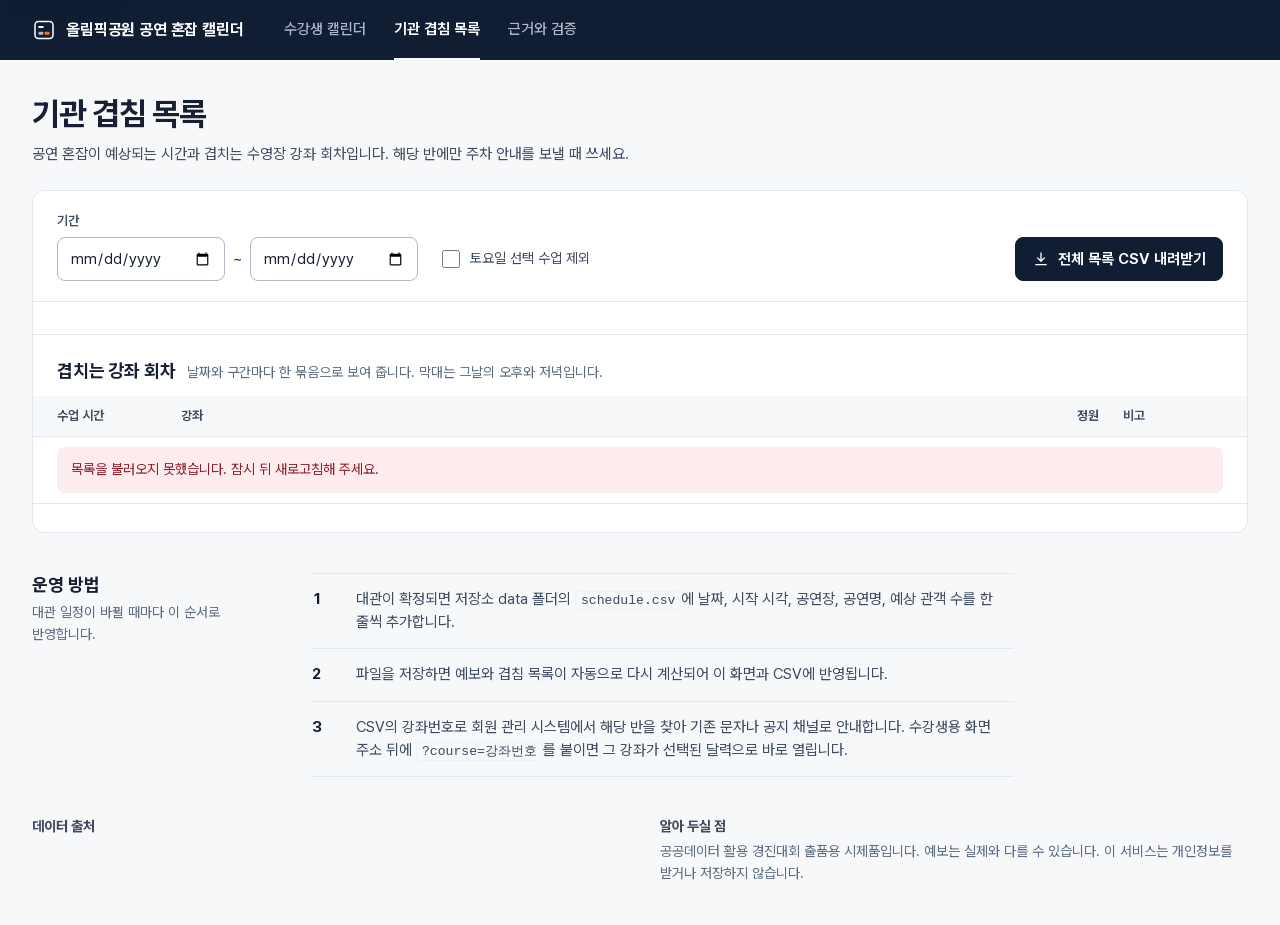
==== commit b758a35b: "feat(site): extend civic-editorial system to agency and evidence Agency: page head, one sheet with a" ====
--- a/site/agency.html
+++ b/site/agency.html
@@ -5,32 +5,33 @@
 <meta name="viewport" content="width=device-width, initial-scale=1">
 <title>기관 겹침 목록 | 올림픽공원 공연 혼잡 캘린더</title>
 <meta name="description" content="공연 혼잡이 예상되는 시간과 겹치는 올림픽수영장 강좌 회차 목록입니다.">
-<meta name="theme-color" content="#0f172a">
+<meta name="theme-color" content="#111d32">
 <link rel="icon" href="favicon.svg" type="image/svg+xml">
 <link rel="stylesheet" href="fonts/pretendard.css">
 <link rel="stylesheet" href="app.css">
 </head>
 <body data-page="agency">
+<a class="skip" href="#main">본문 바로가기</a>
 <header class="shell">
   <div class="shell-in">
-    <a class="brand" href="index.html"><svg viewBox="0 0 24 24" aria-hidden="true"><rect x="2.75" y="3.75" width="18.5" height="16.5" rx="2" fill="none" stroke="#cbd5e1" stroke-width="1.5"/><path d="M6.5 9.75h11" stroke="#38bdf8" stroke-width="2.5" stroke-linecap="round"/><path d="M6.5 14.25h4.5" stroke="#cbd5e1" stroke-width="2.5" stroke-linecap="round"/><path d="M13.5 14.25h4" stroke="#d97706" stroke-width="2.5" stroke-linecap="round"/></svg>올림픽공원 공연 혼잡 캘린더</a>
+    <a class="brand" href="index.html"><svg viewBox="0 0 24 24" aria-hidden="true"><rect x="3" y="3.5" width="18" height="17" rx="3.5" fill="none" stroke="#fff" stroke-width="1.5"/><path d="M7.25 9h3.5" stroke="#fff" stroke-width="2" stroke-linecap="round"/><rect x="6.5" y="13.75" width="4.75" height="3" rx=".8" fill="#aeb9cb"/><rect x="12.5" y="13.75" width="5" height="3" rx=".8" fill="#e87329"/></svg>올림픽공원 공연 혼잡 캘린더</a>
     <nav class="nav" aria-label="화면 이동"><a href="index.html">수강생 캘린더</a><a href="agency.html" aria-current="page">기관 겹침 목록</a><a href="evidence.html">근거와 검증</a></nav>
+    <p class="shell-meta" id="period"></p>
   </div>
 </header>
 
-<main class="wrap">
+<main class="page" id="main">
   <div class="pagehead">
     <div>
       <h1>기관 겹침 목록</h1>
-      <p>공연 혼잡이 예상되는 시간과 겹치는 수영장 강좌 회차입니다. 해당 반에만 주차 안내를 보낼 때 쓰세요.</p>
+      <p class="lede">공연 혼잡이 예상되는 시간과 겹치는 수영장 강좌 회차입니다. 해당 반에만 주차 안내를 보낼 때 쓰세요.</p>
     </div>
-    <p class="meta" id="period"></p>
   </div>
 
-  <div class="stack">
-    <section class="panel" aria-labelledby="h-filter">
+  <div class="sheet">
+    <section aria-labelledby="h-filter">
       <h2 id="h-filter" class="sr">조건</h2>
-      <div class="filters">
+      <div class="toolbar">
         <div class="field">
           <span class="label" id="l-range">기간</span>
           <div class="range" role="group" aria-labelledby="l-range">
@@ -46,9 +47,9 @@
       <p class="summary" id="summary" aria-live="polite"></p>
     </section>
 
-    <section class="panel" aria-labelledby="h-tbl">
-      <div class="panel-head"><h2 id="h-tbl">겹치는 강좌 회차</h2><span class="hint">날짜와 구간마다 한 묶음으로 보여 줍니다.</span></div>
-      <div class="tablewrap">
+    <section aria-labelledby="h-tbl">
+      <div class="tablehead"><h2 id="h-tbl">겹치는 강좌 회차</h2><span class="hint">날짜와 구간마다 한 묶음으로 보여 줍니다. 막대는 그날의 오후와 저녁입니다.</span></div>
+      <div class="tablewrap ov-wrap">
         <table class="ov-table" id="tbl">
           <colgroup><col class="c-time"><col><col class="c-cap"><col class="c-note"></colgroup>
           <thead><tr><th scope="col">수업 시간</th><th scope="col">강좌</th><th scope="col" class="num">정원</th><th scope="col">비고</th></tr></thead>
@@ -57,23 +58,24 @@
       </div>
       <div class="tablefoot"><span class="hint" id="shown"></span><button class="btn" id="more" type="button" hidden>50회 더 보기</button></div>
     </section>
+  </div>
 
-    <section class="panel" aria-labelledby="h-how">
+  <section class="howto" aria-labelledby="h-how">
+    <div>
       <h2 id="h-how">운영 방법</h2>
-      <ol class="steps">
-        <li>대관이 확정되면 저장소 data 폴더의 <code>schedule.csv</code>에 날짜, 시작 시각, 공연장, 공연명, 예상 관객 수를 한 줄씩 추가합니다.</li>
-        <li>파일을 저장하면 예보와 겹침 목록이 자동으로 다시 계산되어 이 화면과 CSV에 반영됩니다.</li>
-        <li>CSV의 강좌번호로 회원 관리 시스템에서 해당 반을 찾아 기존 문자나 공지 채널로 안내합니다. 수강생용 화면 주소 뒤에 <code>?course=강좌번호</code>를 붙이면 그 강좌가 선택된 달력으로 바로 열립니다.</li>
-      </ol>
-    </section>
-  </div>
+      <p class="sub">대관 일정이 바뀔 때마다 이 순서로 반영합니다.</p>
+    </div>
+    <ol class="steps">
+      <li><span>대관이 확정되면 저장소 data 폴더의 <code>schedule.csv</code>에 날짜, 시작 시각, 공연장, 공연명, 예상 관객 수를 한 줄씩 추가합니다.</span></li>
+      <li><span>파일을 저장하면 예보와 겹침 목록이 자동으로 다시 계산되어 이 화면과 CSV에 반영됩니다.</span></li>
+      <li><span>CSV의 강좌번호로 회원 관리 시스템에서 해당 반을 찾아 기존 문자나 공지 채널로 안내합니다. 수강생용 화면 주소 뒤에 <code>?course=강좌번호</code>를 붙이면 그 강좌가 선택된 달력으로 바로 열립니다.</span></li>
+    </ol>
+  </section>
 </main>
 
 <footer class="foot" id="sources">
-  <div class="wrap">
-    <div><h2>데이터 출처</h2><ul id="src-list"></ul></div>
-    <div><h2>알아 두실 점</h2><p id="src-def"></p><p>공공데이터 활용 경진대회 출품용 시제품입니다. 예보는 실제와 다를 수 있습니다. 이 서비스는 개인정보를 받거나 저장하지 않습니다.</p></div>
-  </div>
+  <div><h2>데이터 출처</h2><ul id="src-list"></ul></div>
+  <div><h2>알아 두실 점</h2><p id="src-def"></p><p>공공데이터 활용 경진대회 출품용 시제품입니다. 예보는 실제와 다를 수 있습니다. 이 서비스는 개인정보를 받거나 저장하지 않습니다.</p></div>
 </footer>
 <script src="app.js"></script>
 </body>
--- a/site/app.css
+++ b/site/app.css
@@ -1,35 +1,44 @@
-/* 올림픽공원 공연 혼잡 캘린더: 수영장 시간표 게시판 */
+/* 올림픽공원 공연 혼잡 캘린더: Civic Data x Editorial
+   주황은 '공연 혼잡' 뜻으로만 쓴다. 남색은 틀, 주 동작, 선택, 내 수업. */
 :root {
-  --shell: #0f172a;
-  --shell-ink: #f8fafc;
-  --shell-muted: #cbd5e1;
-  --shell-mark: #38bdf8;
-  --ground: #f8fafc;
-  --tile: #ffffff;
-  --tile-hover: #f1f5f9;
-  --off: #f1f5f9;
-  --grout: #e2e8f0;
-  --edge: #cbd5e1;
-  --ink: #020617;
-  --ink-2: #334155;
-  --muted: #475569;
-  --faint: #64748b;
-  --pool: #0369a1;
-  --pool-strong: #075985;
-  --pool-wash: #e0f2fe;
-  --lane: #e8edf3;
-  --busy: #d97706;
-  --busy-wash: #fef3c7;
-  --busy-ink: #92400e;
-  --vbusy: #b91c1c;
-  --vbusy-wash: #fee2e2;
-  --vbusy-ink: #991b1b;
-  --sunday: #b91c1c;
-  --r-tile: 2px;
-  --r-ctl: 6px;
-  --r-panel: 8px;
+  --navy: #111d32;
+  --navy-hover: #22314d;
+  --navy-wash: #edf0f5;
+  --ground: #f7f8fa;
+  --surface: #ffffff;
+  --line: #e3e8ef;
+  --line-soft: #eef1f5;
+  --control: #aeb8c6;
+  --ink: #172033;
+  --ink-2: #3d4a5f;
+  --muted: #5b6b82;
+  --on-navy: #ffffff;
+  --on-navy-muted: #aeb9cb;
+  --idle: #e3e8ef;
+  --signal: #e87329;
+  --signal-strong: #9a3412;
+  --signal-ink: #af4d0f;
+  --signal-wash: #fef4ec;
+  --signal-wash-hover: #fce9da;
+  --holiday: #c53340;
+  --danger-wash: #fdecee;
+
   --font: "Pretendard Variable", Pretendard, -apple-system, BlinkMacSystemFont, "Apple SD Gothic Neo", "Malgun Gothic", system-ui, sans-serif;
+  --fs-display: 2rem;
+  --fs-title-l: 1.5rem;
+  --fs-title-m: 1.125rem;
+  --fs-title-s: 1rem;
+  --fs-body: .9375rem;
+  --fs-body-s: .875rem;
+  --fs-label: .8125rem;
+  --fs-micro: .75rem;
+
+  --r-mark: 2px;
+  --r-ctl: 8px;
+  --r-sheet: 12px;
+  --pop: 0 12px 28px -12px rgba(17, 29, 50, .28), 0 1px 3px rgba(17, 29, 50, .08);
   --ease: cubic-bezier(.16, 1, .3, 1);
+  --gutter: 32px;
   color-scheme: light;
 }
 
@@ -38,329 +47,430 @@
 body {
   margin: 0;
   font-family: var(--font);
-  font-size: .9375rem;
+  font-size: var(--fs-body);
   line-height: 1.55;
   color: var(--ink);
   background: var(--ground);
-  caret-color: var(--pool);
-  scrollbar-color: var(--edge) transparent;
+  caret-color: var(--navy);
+  scrollbar-color: #c5cdd8 transparent;
   word-break: keep-all;
   overflow-wrap: anywhere;
 }
-::selection { background: var(--pool-wash); color: var(--ink); }
-:focus-visible { outline: 2px solid var(--pool); outline-offset: 2px; }
-a { color: var(--pool); text-underline-offset: .2em; text-decoration-thickness: 1px; }
-a:hover { color: var(--pool-strong); }
-h1, h2, h3 { margin: 0; line-height: 1.3; text-wrap: balance; }
-p { margin: 0; }
+::selection { background: #dce3ee; color: var(--ink); }
+:focus-visible { outline: 2px solid var(--navy); outline-offset: 2px; }
+a { color: var(--navy); text-underline-offset: .2em; text-decoration-thickness: 1px; }
+a:hover { color: var(--navy-hover); }
+h1, h2, h3, p { margin: 0; }
+h1, h2, h3 { line-height: 1.3; text-wrap: balance; }
+button { font: inherit; color: inherit; }
 svg.ic { width: 18px; height: 18px; flex: none; stroke: currentColor; fill: none; stroke-width: 1.75; stroke-linecap: round; stroke-linejoin: round; }
 .num, .tnum { font-variant-numeric: tabular-nums; }
 .sr { position: absolute; width: 1px; height: 1px; overflow: hidden; clip: rect(0 0 0 0); white-space: nowrap; }
 [hidden] { display: none !important; }
+.skip { position: absolute; left: 12px; top: -48px; z-index: 20; padding: 10px 14px; border-radius: var(--r-ctl); background: var(--surface); color: var(--navy); font-weight: 650; text-decoration: none; box-shadow: var(--pop); }
+.skip:focus { top: 8px; }
 
 /* 머리띠 */
-.shell { background: var(--shell); color: var(--shell-ink); }
-.shell-in { max-width: 1280px; margin: 0 auto; padding: 0 24px; display: flex; align-items: center; gap: 24px; min-height: 56px; }
-.brand { display: flex; align-items: center; gap: 10px; color: var(--shell-ink); text-decoration: none; font-weight: 650; font-size: .9375rem; letter-spacing: -.01em; white-space: nowrap; }
-.brand:hover { color: var(--shell-ink); }
-.brand svg { width: 22px; height: 22px; }
-.nav { display: flex; gap: 4px; margin-left: auto; overflow-x: auto; scrollbar-width: none; }
-.nav a { position: relative; display: block; padding: 17px 12px 15px; color: var(--shell-muted); text-decoration: none; font-size: .875rem; font-weight: 500; white-space: nowrap; }
-.nav a:hover { color: var(--shell-ink); }
-.nav a[aria-current="page"] { color: var(--shell-ink); font-weight: 650; }
-.nav a[aria-current="page"]::after { content: ""; position: absolute; left: 12px; right: 12px; bottom: 0; height: 3px; background: var(--shell-mark); border-radius: 2px 2px 0 0; }
-.shell :focus-visible { outline-color: var(--shell-mark); outline-offset: -2px; }
-
-/* 쪽 머리 */
-.wrap { max-width: 1280px; margin: 0 auto; padding: 0 24px; }
-.pagehead { padding: 28px 0 20px; display: flex; flex-wrap: wrap; align-items: flex-end; justify-content: space-between; gap: 8px 32px; }
-.pagehead h1 { font-size: 1.5rem; font-weight: 700; letter-spacing: -.02em; }
-.pagehead p { margin-top: 6px; color: var(--muted); max-width: 68ch; }
-.pagehead .meta { color: var(--faint); font-size: .8125rem; }
-
-/* 판 */
-.panel { background: var(--tile); border: 1px solid var(--grout); border-radius: var(--r-panel); padding: 20px; min-width: 0; }
-.panel > h2, .panel-head h2 { font-size: 1.0625rem; font-weight: 700; letter-spacing: -.01em; }
-.panel-head { display: flex; flex-wrap: wrap; align-items: center; justify-content: space-between; gap: 8px 16px; margin-bottom: 14px; }
-.panel > h2 { margin-bottom: 14px; }
-.hint { color: var(--muted); font-size: .8125rem; }
-.rule { border: 0; border-top: 1px solid var(--grout); margin: 16px 0; }
+.shell { background: var(--navy); color: var(--on-navy); }
+.shell-in { display: flex; align-items: center; gap: 40px; min-height: 60px; padding: 0 var(--gutter); }
+.brand { display: flex; align-items: center; gap: 10px; color: var(--on-navy); text-decoration: none; font-size: var(--fs-title-s); font-weight: 700; letter-spacing: -.01em; white-space: nowrap; }
+.brand:hover { color: var(--on-navy); }
+.brand svg { width: 24px; height: 24px; flex: none; }
+.nav { display: flex; gap: 28px; align-self: stretch; overflow-x: auto; scrollbar-width: none; }
+.nav a { position: relative; display: flex; align-items: center; color: var(--on-navy-muted); text-decoration: none; font-size: var(--fs-body); font-weight: 500; white-space: nowrap; }
+.nav a:hover { color: var(--on-navy); }
+.nav a[aria-current="page"] { color: var(--on-navy); font-weight: 650; }
+.nav a[aria-current="page"]::after { content: ""; position: absolute; left: 0; right: 0; bottom: 0; height: 2px; background: var(--on-navy); }
+.shell :focus-visible { outline-color: var(--on-navy); outline-offset: -2px; }
+.shell-meta { margin-left: auto; display: flex; gap: 20px; color: var(--on-navy-muted); font-size: var(--fs-label); font-variant-numeric: tabular-nums; white-space: nowrap; }
+.shell-meta b { color: var(--on-navy); font-weight: 600; }
+
+/* 쪽과 판 */
+.page { padding: 24px var(--gutter) 0; }
+.sheet { background: var(--surface); border: 1px solid var(--line); border-radius: var(--r-sheet); min-width: 0; }
+.pagehead { display: flex; flex-wrap: wrap; align-items: flex-end; justify-content: space-between; gap: 12px 40px; padding: 12px 0 24px; }
+.pagehead h1 { font-size: var(--fs-display); font-weight: 700; letter-spacing: -.03em; line-height: 1.15; }
+.pagehead .lede { margin-top: 10px; max-width: 72ch; font-size: var(--fs-body); color: var(--ink-2); }
+.hint { font-size: var(--fs-body-s); color: var(--muted); }
+.loading { color: var(--muted); font-size: var(--fs-body-s); }
+.err { padding: 12px 14px; border-radius: var(--r-ctl); background: var(--danger-wash); color: #8f1d2a; font-size: var(--fs-body-s); }
 
 /* 단추와 입력 */
-.btn { display: inline-flex; align-items: center; justify-content: center; gap: 8px; min-height: 40px; padding: 0 16px; border-radius: var(--r-ctl); border: 1px solid var(--edge); background: var(--tile); color: var(--ink); font: inherit; font-size: .875rem; font-weight: 600; text-decoration: none; cursor: pointer; transition: background-color .15s var(--ease), border-color .15s var(--ease); }
-.btn:hover { background: var(--tile-hover); color: var(--ink); }
-.btn:disabled { color: var(--faint); background: var(--off); cursor: not-allowed; }
-.btn.primary { background: var(--pool); border-color: var(--pool); color: #fff; }
-.btn.primary:hover { background: var(--pool-strong); border-color: var(--pool-strong); color: #fff; }
-.btn.quiet { border-color: transparent; background: transparent; color: var(--pool); padding: 0 8px; }
-.btn.quiet:hover { background: var(--pool-wash); color: var(--pool-strong); }
+.btn { display: inline-flex; align-items: center; justify-content: center; gap: 8px; min-height: 44px; padding: 0 16px; border: 1px solid var(--control); border-radius: var(--r-ctl); background: var(--surface); color: var(--ink); font-size: var(--fs-body-s); font-weight: 650; text-decoration: none; white-space: nowrap; cursor: pointer; transition: background-color .15s var(--ease), border-color .15s var(--ease); }
+.btn:hover { background: var(--ground); color: var(--ink); }
+.btn.primary { border-color: var(--navy); background: var(--navy); color: var(--on-navy); font-size: var(--fs-body); }
+.btn.primary:hover { border-color: var(--navy-hover); background: var(--navy-hover); color: var(--on-navy); }
+.btn.quiet { min-height: 36px; padding: 0 10px; border-color: transparent; background: transparent; color: var(--navy); }
+.btn.quiet:hover { background: var(--navy-wash); color: var(--navy); }
 .btn.block { width: 100%; }
-
 .field { display: grid; gap: 6px; }
-.field > label, .label { font-size: .8125rem; font-weight: 600; color: var(--ink-2); }
-.input { width: 100%; min-height: 42px; padding: 0 12px; border: 1px solid var(--edge); border-radius: var(--r-ctl); background: var(--tile); color: var(--ink); font: inherit; font-size: .9375rem; transition: border-color .15s var(--ease); }
-.input::placeholder { color: var(--faint); }
-.input:hover { border-color: var(--faint); }
-.input:focus-visible { outline: 2px solid var(--pool); outline-offset: 0; border-color: var(--pool); }
+.field > label, .label { font-size: var(--fs-label); font-weight: 600; color: var(--ink-2); }
+.input { width: 100%; min-height: 44px; padding: 0 12px; border: 1px solid var(--control); border-radius: var(--r-ctl); background: var(--surface); color: var(--ink); font: inherit; font-size: var(--fs-body); transition: border-color .15s var(--ease); }
+.input::placeholder { color: var(--muted); }
+.input:hover { border-color: var(--muted); }
+.input:focus-visible { outline: 2px solid var(--navy); outline-offset: 0; border-color: var(--navy); }
+input[type="date"].input { font-variant-numeric: tabular-nums; }
+.check { display: inline-flex; align-items: center; gap: 10px; min-height: 44px; font-size: var(--fs-body-s); color: var(--ink-2); cursor: pointer; }
+.check input { width: 18px; height: 18px; margin: 0; accent-color: var(--navy); }
+
+/* 수준 글자와 이름표 (알약 대신 견본 + 글자) */
+.chip { display: inline-flex; align-items: center; gap: 6px; font-size: var(--fs-label); font-weight: 650; color: var(--muted); white-space: nowrap; }
+.chip::before { content: ""; width: 12px; height: 6px; border-radius: 1px; background: var(--idle); }
+.chip.lv-1, .chip.lv-2 { color: var(--signal-ink); }
+.chip.lv-1::before { background: var(--signal); }
+.chip.lv-2::before { background: var(--signal-strong); }
+.tag { display: inline-block; padding: 0 6px; border: 1px solid var(--line); border-radius: 4px; font-size: var(--fs-micro); font-weight: 600; line-height: 1.6; color: var(--ink-2); background: var(--surface); white-space: nowrap; }
+
+/* 하루 막대: 12시~23시 시간축 위의 오후(5시간)와 저녁(6시간), 내 수업 눈금 */
+.strip { position: relative; display: block; height: 8px; flex: none; }
+.strip .seg { position: absolute; top: 0; bottom: 0; border-radius: var(--r-mark); background: var(--idle); }
+.strip .seg.a { left: 0; width: calc(45.4545% - 1px); }
+.strip .seg.e { left: calc(45.4545% + 1px); right: 0; }
+.strip .seg.lv-1 { background: var(--signal); }
+.strip .seg.lv-2 { background: var(--signal-strong); }
+.strip .tick { position: absolute; top: -2px; bottom: -2px; min-width: 3px; border-radius: 1px; background: var(--navy); opacity: .42; }
+.strip .tick.opt { background: transparent; box-shadow: inset 0 0 0 1.5px var(--navy); }
+.strip .tick.hit { top: -5px; bottom: -5px; min-width: 5px; opacity: 1; box-shadow: 0 0 0 1.5px var(--surface); }
+.strip .tick.hit.opt { background: var(--surface); box-shadow: inset 0 0 0 1.5px var(--navy), 0 0 0 1.5px var(--surface); }
+.sw { display: inline-block; flex: none; width: 14px; height: 8px; border-radius: var(--r-mark); background: var(--idle); }
+.sw.lv-1 { background: var(--signal); }
+.sw.lv-2 { background: var(--signal-strong); }
+.sw.tick { width: 5px; height: 16px; border-radius: 1px; background: var(--navy); }
+.sw.tick.opt { background: var(--surface); box-shadow: inset 0 0 0 1.5px var(--navy); }
+
+/* 수강생 화면 배치 */
+.board { display: grid; grid-template-columns: minmax(0, 1fr) 400px; }
+.cal-col { padding: 28px 28px 32px; min-width: 0; }
+.rail { border-left: 1px solid var(--line); min-width: 0; }
+
+/* 달 머리와 범례 */
+.calhead { display: flex; flex-wrap: wrap; align-items: flex-end; justify-content: space-between; gap: 16px 24px; }
+.calhead h2 { font-size: var(--fs-display); font-weight: 700; letter-spacing: -.03em; line-height: 1.15; font-variant-numeric: tabular-nums; }
+.stand { margin-top: 8px; font-size: var(--fs-body); color: var(--ink-2); }
+.stand b { color: var(--ink); font-weight: 700; font-variant-numeric: tabular-nums; }
+.months { display: inline-flex; border: 1px solid var(--control); border-radius: var(--r-ctl); overflow: hidden; }
+.months button { min-height: 40px; padding: 0 16px; border: 0; border-left: 1px solid var(--line); background: var(--surface); font-size: var(--fs-body-s); font-weight: 600; color: var(--ink-2); cursor: pointer; font-variant-numeric: tabular-nums; transition: background-color .15s var(--ease); }
+.months button:first-child { border-left: 0; }
+.months button:hover { background: var(--ground); }
+.months button[aria-pressed="true"] { background: var(--navy); color: var(--on-navy); }
+.months button:focus-visible { outline-offset: -4px; }
+.months button[aria-pressed="true"]:focus-visible { outline-color: var(--on-navy); }
+.legend { display: flex; flex-wrap: wrap; align-items: center; gap: 8px 22px; margin: 20px 0 12px; font-size: var(--fs-label); color: var(--ink-2); }
+.legend > span { display: inline-flex; align-items: center; gap: 8px; }
+.legend .strip { width: 52px; }
+
+/* 달력 */
+.cal { display: grid; grid-template-columns: repeat(7, minmax(0, 1fr)); border-top: 1px solid var(--line); }
+.cal > * { border: 0; border-bottom: 1px solid var(--line); }
+.cal > :not(:nth-child(7n)) { border-right: 1px solid var(--line-soft); }
+.dow { padding: 9px 12px; font-size: var(--fs-label); font-weight: 600; color: var(--muted); }
+.dow.sun { color: var(--holiday); }
+.pad { background: var(--ground); }
+.day { position: relative; display: flex; flex-direction: column; min-width: 0; height: 114px; padding: 10px 12px 12px; border-radius: 0; background: var(--surface); color: var(--ink); text-align: left; cursor: pointer; transition: background-color .15s var(--ease); }
+.day:hover { background: var(--ground); }
+.day.flag { background: var(--signal-wash); }
+.day.flag:hover { background: var(--signal-wash-hover); }
+.day.sel { box-shadow: inset 0 0 0 2px var(--navy); }
+.day:focus-visible { outline-offset: -5px; z-index: 1; }
+.day.off { background: var(--ground); cursor: default; }
+.day .top { display: flex; align-items: baseline; justify-content: space-between; gap: 6px; }
+.day .n { flex: none; font-size: var(--fs-title-s); font-weight: 650; line-height: 22px; font-variant-numeric: tabular-nums; }
+.day.sun .n, .day.hol .n { color: var(--holiday); }
+.day.off .n { color: var(--muted); font-weight: 500; }
+.day.sel .n { display: inline-grid; place-items: center; min-width: 26px; height: 26px; margin: -2px 0 -2px -5px; padding: 0 5px; border-radius: 6px; background: var(--navy); color: var(--on-navy); }
+.day.today .n { display: inline-grid; place-items: center; min-width: 26px; height: 26px; margin: -2px 0 -2px -5px; padding: 0 5px; border-radius: 13px; background: var(--navy); color: var(--on-navy); }
+.day .hn { min-width: 0; font-size: var(--fs-micro); font-weight: 600; color: var(--holiday); white-space: nowrap; overflow: hidden; text-overflow: ellipsis; }
+.day .t { margin-top: 4px; font-size: var(--fs-label); line-height: 1.38; color: var(--muted); white-space: nowrap; overflow: hidden; text-overflow: ellipsis; }
+.day.flag .t { color: var(--ink); font-weight: 500; white-space: normal; display: -webkit-box; -webkit-line-clamp: 2; -webkit-box-orient: vertical; }
+.day .t em { font-style: normal; font-weight: 400; color: var(--muted); }
+.day .me { margin-top: auto; padding-top: 2px; font-size: var(--fs-label); font-weight: 650; line-height: 1.3; color: var(--navy); font-variant-numeric: tabular-nums; }
+.day .strip { margin-top: auto; }
+.day .me + .strip { margin-top: 8px; }
+.calnote { margin-top: 12px; font-size: var(--fs-label); color: var(--muted); }
+
+/* 다가오는 공연 혼잡 */
+.upcoming { margin-top: 40px; }
+.sec-head { display: flex; flex-wrap: wrap; align-items: baseline; gap: 4px 10px; }
+.sec-head h2 { font-size: var(--fs-title-m); font-weight: 700; letter-spacing: -.01em; }
+.sec-head .count { font-size: var(--fs-body-s); color: var(--muted); font-variant-numeric: tabular-nums; }
+.sec-head .btn { margin-left: auto; align-self: center; }
+.uplist { list-style: none; margin: 12px 0 0; padding: 0; border-top: 1px solid var(--line); }
+.uplist li { border-bottom: 1px solid var(--line-soft); }
+.uplist .hint { padding: 16px 8px; }
+.uplist button { display: grid; grid-template-columns: 124px 116px 152px minmax(0, 1fr) 104px; align-items: center; gap: 0 20px; width: 100%; min-height: 54px; padding: 0 8px; border: 0; background: transparent; text-align: left; cursor: pointer; transition: background-color .15s var(--ease); }
+.uplist button:hover { background: var(--ground); }
+.uplist button[aria-current="date"] { background: var(--navy-wash); }
+.uplist button:focus-visible { outline-offset: -2px; }
+.uplist .d { font-size: var(--fs-body); font-weight: 650; font-variant-numeric: tabular-nums; white-space: nowrap; }
+.uplist .d span { margin-left: 5px; font-weight: 500; color: var(--muted); }
+.uplist .lv { font-size: var(--fs-body-s); font-weight: 600; color: var(--signal-ink); white-space: nowrap; }
+.uplist .ti { font-size: var(--fs-body-s); color: var(--ink-2); white-space: nowrap; overflow: hidden; text-overflow: ellipsis; }
+.uplist .mi { font-size: var(--fs-label); font-weight: 650; color: var(--navy); text-align: right; white-space: nowrap; font-variant-numeric: tabular-nums; }
+
+/* 오른쪽 단: 내 강좌 */
+.mycourse { padding: 24px 28px; border-bottom: 1px solid var(--line); }
+.rail-head { display: flex; align-items: center; justify-content: space-between; min-height: 36px; margin-bottom: 8px; }
+.rail-head h2 { font-size: var(--fs-title-s); font-weight: 700; }
+.rail-head .btn { margin-right: -10px; }
 .search { position: relative; }
-.search .input { padding-left: 38px; padding-right: 40px; }
-.search > svg { position: absolute; left: 12px; top: 12px; color: var(--faint); pointer-events: none; }
-.search .clear { position: absolute; right: 4px; top: 4px; width: 34px; height: 34px; padding: 0; border: 0; background: transparent; color: var(--faint); border-radius: var(--r-ctl); cursor: pointer; display: grid; place-items: center; }
-.search .clear:hover { background: var(--tile-hover); color: var(--ink); }
+.search > svg { position: absolute; left: 13px; top: 13px; color: var(--muted); pointer-events: none; }
+.search .input { padding-left: 40px; padding-right: 44px; }
+.search .input:not(:placeholder-shown) { font-weight: 600; }
+.search .clear { position: absolute; right: 4px; top: 4px; display: grid; place-items: center; width: 36px; height: 36px; padding: 0; border: 0; border-radius: 6px; background: transparent; color: var(--muted); cursor: pointer; }
+.search .clear:hover { background: var(--ground); color: var(--ink); }
 input[type="search"]::-webkit-search-cancel-button { display: none; }
-
-.check { display: inline-flex; align-items: center; gap: 8px; font-size: .875rem; color: var(--ink-2); cursor: pointer; min-height: 40px; }
-.check input { width: 18px; height: 18px; margin: 0; accent-color: var(--pool); }
-
-/* 수준 표 */
-.chip { display: inline-flex; align-items: center; gap: 6px; padding: 1px 8px; border-radius: 999px; font-size: .75rem; font-weight: 650; line-height: 1.6; white-space: nowrap; background: var(--off); color: var(--ink-2); }
-.chip::before { content: ""; width: 10px; height: 4px; border-radius: 1px; background: var(--edge); }
-.chip.lv-1 { background: var(--busy-wash); color: var(--busy-ink); }
-.chip.lv-1::before { background: var(--busy); }
-.chip.lv-2 { background: var(--vbusy-wash); color: var(--vbusy-ink); }
-.chip.lv-2::before { background: var(--vbusy); }
-.tag { display: inline-block; padding: 0 6px; border-radius: 4px; font-size: .75rem; font-weight: 600; background: var(--off); color: var(--ink-2); white-space: nowrap; }
-.tag.pool { background: var(--pool-wash); color: var(--pool-strong); }
-
-/* 수강생 화면 배치 */
-.board { display: grid; grid-template-columns: 340px minmax(0, 1fr); gap: 20px; align-items: start; padding-bottom: 40px; }
-.side, .main { display: grid; gap: 16px; min-width: 0; }
-
-/* 강좌 찾기 */
-.results { list-style: none; margin: 8px 0 0; padding: 4px; border: 1px solid var(--grout); border-radius: var(--r-ctl); max-height: 288px; overflow-y: auto; }
-.results li { padding: 8px 10px; border-radius: 4px; cursor: pointer; }
-.results li[aria-selected="true"], .results li:hover { background: var(--pool-wash); }
-.results .nm { display: block; font-size: .875rem; font-weight: 600; color: var(--ink); }
-.results .nm mark { background: none; color: var(--pool-strong); font-weight: 750; }
-.results .mt { display: block; font-size: .8125rem; color: var(--muted); }
-.results .none { cursor: default; color: var(--muted); font-size: .875rem; }
+.results { position: absolute; left: 0; right: 0; top: calc(100% + 6px); z-index: 10; list-style: none; margin: 0; padding: 4px; border: 1px solid var(--line); border-radius: var(--r-ctl); background: var(--surface); box-shadow: var(--pop); max-height: 336px; overflow-y: auto; }
+.results li { padding: 9px 10px; border-radius: 6px; cursor: pointer; }
+.results li[aria-selected="true"], .results li:hover { background: var(--navy-wash); }
+.results .nm { display: block; font-size: var(--fs-body-s); font-weight: 600; color: var(--ink); }
+.results .nm mark { background: none; color: var(--navy); font-weight: 800; text-decoration: underline; text-underline-offset: .2em; }
+.results .mt { display: block; font-size: var(--fs-label); color: var(--muted); font-variant-numeric: tabular-nums; }
+.results .none { cursor: default; color: var(--muted); font-size: var(--fs-body-s); }
 .results .none:hover { background: none; }
-.mine { margin-top: 16px; padding-top: 16px; border-top: 1px solid var(--grout); }
-.mine h3 { font-size: 1rem; font-weight: 700; }
-.mine .sched { margin-top: 2px; font-size: .8125rem; color: var(--muted); }
-.mine .verdict { margin-top: 12px; font-size: .9375rem; }
-.mine .verdict b { font-size: 1.125rem; font-weight: 750; }
-.lanekey { display: inline-flex; align-items: center; gap: 8px; margin-top: 10px; font-size: .8125rem; color: var(--ink-2); }
-.lanekey i { display: block; width: 28px; height: 8px; border-radius: var(--r-tile); background: var(--lane); outline: 2px solid var(--pool); outline-offset: 1px; }
-.hits { list-style: none; padding: 0; margin: 12px 0 0; display: flex; flex-wrap: wrap; gap: 6px; }
-.hits button { display: inline-flex; align-items: center; gap: 6px; min-height: 32px; padding: 0 10px; border: 1px solid var(--edge); border-radius: var(--r-ctl); background: var(--tile); font: inherit; font-size: .8125rem; color: var(--ink); cursor: pointer; font-variant-numeric: tabular-nums; }
-.hits button:hover { border-color: var(--pool); background: var(--pool-wash); }
-.hits button i { width: 14px; height: 6px; border-radius: 1px; background: var(--busy); }
-.hits button i.lv-2 { background: var(--vbusy); }
-.actions { display: flex; flex-wrap: wrap; gap: 8px; margin-top: 16px; }
-
-/* 달력 */
-.calbar { display: flex; flex-wrap: wrap; align-items: center; justify-content: space-between; gap: 12px 16px; margin-bottom: 12px; }
-.calbar h2 { font-size: 1.25rem; font-weight: 700; letter-spacing: -.02em; }
-.months { display: inline-flex; border: 1px solid var(--edge); border-radius: var(--r-ctl); overflow: hidden; }
-.months button { min-height: 36px; padding: 0 14px; border: 0; border-left: 1px solid var(--edge); background: var(--tile); font: inherit; font-size: .875rem; font-weight: 600; color: var(--ink-2); cursor: pointer; font-variant-numeric: tabular-nums; }
-.months button:first-child { border-left: 0; }
-.months button:hover { background: var(--tile-hover); }
-.months button[aria-pressed="true"] { background: var(--shell); color: var(--shell-ink); }
-.months button:focus-visible { outline-offset: -3px; }
-
-.legend { display: flex; flex-wrap: wrap; align-items: center; gap: 8px 20px; margin-bottom: 14px; font-size: .8125rem; color: var(--ink-2); }
-.legend > span { display: inline-flex; align-items: center; gap: 8px; }
-.legend .mini { display: grid; gap: 3px; width: 34px; padding: 4px; border: 1px solid var(--grout); border-radius: var(--r-tile); background: var(--tile); }
-.legend .mini i { display: block; height: 5px; border-radius: 1px; background: var(--lane); }
-.legend .sw { width: 22px; height: 8px; border-radius: var(--r-tile); background: var(--lane); }
-.legend .sw.lv-1 { background: var(--busy); }
-.legend .sw.lv-2 { background: var(--vbusy); }
-.legend .sw.my { outline: 2px solid var(--pool); outline-offset: 1px; }
-
-.cal { display: grid; grid-template-columns: repeat(7, minmax(0, 1fr)); gap: 1px; background: var(--grout); border: 1px solid var(--grout); border-radius: 6px; overflow: hidden; }
-.dow { background: var(--off); padding: 6px 8px; font-size: .75rem; font-weight: 600; color: var(--muted); }
-.dow.sun { color: var(--sunday); }
-.pad { background: var(--ground); }
-.day { position: relative; display: flex; flex-direction: column; min-width: 0; min-height: 96px; padding: 8px 8px 7px; border: 0; border-radius: 0; background: var(--tile); color: var(--ink); font: inherit; text-align: left; cursor: pointer; transition: background-color .15s var(--ease); }
-.day:hover { background: var(--tile-hover); }
-.day:focus-visible { outline-offset: -3px; z-index: 1; }
-.day.off { background: var(--ground); cursor: default; }
-.day.off .n { color: var(--faint); font-weight: 500; }
-.day .n { display: flex; align-items: center; gap: 6px; font-size: .875rem; font-weight: 650; font-variant-numeric: tabular-nums; line-height: 22px; }
-.day.sun .n, .day.hol .n { color: var(--sunday); }
-.day.today .n b { display: inline-grid; place-items: center; min-width: 22px; height: 22px; padding: 0 4px; border-radius: 11px; background: var(--shell); color: var(--shell-ink); font-weight: 650; }
-.day .lanes { display: grid; gap: 5px; margin-top: 8px; }
-.day .lane { display: block; height: 8px; border-radius: var(--r-tile); background: var(--lane); }
-.day .lane.lv-1 { background: var(--busy); }
-.day .lane.lv-2 { background: var(--vbusy); }
-.day .lane.my { outline: 2px solid var(--pool); outline-offset: 1px; }
-.day .lane.my.opt { outline-style: dashed; }
-.day .t { margin-top: auto; padding-top: 6px; font-size: .75rem; line-height: 1.35; color: var(--ink-2); overflow: hidden; text-overflow: ellipsis; white-space: nowrap; }
-.day .t.me { color: var(--pool-strong); font-weight: 650; }
-.day .t.hn { color: var(--sunday); }
-.day.sel { box-shadow: inset 0 0 0 2px var(--shell); }
-.calnote { margin-top: 12px; }
-
-/* 날짜 상세 */
-.detail h2 { font-size: 1.0625rem; font-weight: 700; }
-.detail .sub { margin-top: 2px; font-size: .8125rem; color: var(--muted); }
-.slots { margin-top: 14px; display: grid; gap: 10px; }
-.slot { padding-top: 12px; border-top: 1px solid var(--grout); }
-.slot:first-child { border-top: 0; padding-top: 0; }
-.slot .ln { display: block; width: 100%; height: 8px; margin-bottom: 10px; border-radius: var(--r-tile); background: var(--lane); }
-.slot .ln.lv-1 { background: var(--busy); }
-.slot .ln.lv-2 { background: var(--vbusy); }
-.slot .quiet { margin-top: 6px; font-size: .8125rem; color: var(--muted); }
-.slot .hd { display: flex; flex-wrap: wrap; align-items: center; gap: 6px 8px; }
-.slot .hd strong { font-size: .9375rem; font-weight: 700; }
-.slot .hd .hr { font-size: .8125rem; color: var(--muted); font-variant-numeric: tabular-nums; }
-.slot .fig { margin-top: 4px; font-size: .875rem; color: var(--ink-2); font-variant-numeric: tabular-nums; }
-.slot .shows { margin: 6px 0 0; padding: 0; list-style: none; font-size: .8125rem; color: var(--ink-2); }
-.slot .shows li + li { margin-top: 2px; }
-.slot .shows span { color: var(--muted); }
-.detail .me { margin-top: 12px; padding: 10px 12px; border-radius: var(--r-ctl); background: var(--pool-wash); color: var(--pool-strong); font-size: .875rem; }
-.detail .fine { margin-top: 10px; font-size: .75rem; color: var(--faint); }
-
-/* 다가오는 목록 */
-.uplist { list-style: none; padding: 0; margin: 0; }
-.uplist li + li { border-top: 1px solid var(--grout); }
-.uplist button { display: grid; grid-template-columns: 116px 208px minmax(0, 1fr); align-items: center; gap: 4px 16px; width: 100%; min-height: 48px; padding: 8px; border: 0; background: transparent; font: inherit; text-align: left; color: var(--ink); cursor: pointer; border-radius: 4px; }
-.uplist button:hover { background: var(--tile-hover); }
-.uplist .d { font-size: .875rem; font-weight: 650; font-variant-numeric: tabular-nums; white-space: nowrap; }
-.uplist .d span { margin-left: 4px; font-weight: 500; color: var(--muted); }
-.uplist .lv { display: flex; flex-wrap: wrap; gap: 6px; }
-.uplist .lv .chip { font-weight: 600; }
-.uplist .ti { font-size: .8125rem; color: var(--ink-2); overflow: hidden; text-overflow: ellipsis; white-space: nowrap; }
-.more { margin-top: 8px; }
+.mycourse .hint { margin-top: 10px; }
+.cmeta { margin-top: 12px; font-size: var(--fs-body-s); line-height: 1.6; color: var(--ink-2); font-variant-numeric: tabular-nums; }
+.cmeta p + p { color: var(--muted); }
+.verdict { margin-top: 16px; padding-top: 16px; border-top: 1px solid var(--line-soft); }
+.verdict .q { font-size: var(--fs-body-s); color: var(--ink-2); }
+.verdict .a { display: flex; flex-wrap: wrap; align-items: baseline; gap: 2px 10px; margin-top: 2px; }
+.verdict .a b { font-size: 1.75rem; font-weight: 700; letter-spacing: -.02em; line-height: 1.2; color: var(--navy); font-variant-numeric: tabular-nums; }
+.verdict .a span { font-size: var(--fs-body-s); color: var(--muted); }
+.verdict .say { font-size: var(--fs-body); color: var(--ink-2); }
+.hits { display: grid; grid-template-columns: 34px minmax(0, 1fr); align-items: start; gap: 6px 8px; margin: 12px 0 0; }
+.hits dt { padding-top: 6px; font-size: var(--fs-label); font-weight: 600; color: var(--muted); font-variant-numeric: tabular-nums; }
+.hits dd { margin: 0; display: flex; flex-wrap: wrap; gap: 6px; }
+.hits button { min-width: 36px; height: 34px; padding: 0 6px; border: 1px solid var(--line); border-radius: 6px; background: var(--surface); font-size: var(--fs-body-s); font-weight: 600; color: var(--ink); cursor: pointer; font-variant-numeric: tabular-nums; transition: border-color .15s var(--ease); }
+.hits button:hover { border-color: var(--navy); }
+.hits button.opt { border-style: dashed; border-color: var(--control); }
+.hits button[aria-current="date"] { border-style: solid; border-color: var(--navy); background: var(--navy); color: var(--on-navy); }
+.mine .btn.primary { width: 100%; margin-top: 16px; }
+
+/* 오른쪽 단: 날짜 상세 */
+.detail { padding: 24px 28px 28px; }
+.detail h2 { font-size: var(--fs-title-l); font-weight: 700; letter-spacing: -.02em; line-height: 1.3; font-variant-numeric: tabular-nums; }
+.detail .lede { margin-top: 6px; font-size: var(--fs-body); color: var(--ink-2); }
+.daychart { margin-top: 20px; }
+.day-cols, .day-nums { display: grid; grid-template-columns: 45.4545% minmax(0, 1fr); column-gap: 10px; }
+.day-cols .h { font-size: var(--fs-body-s); font-weight: 700; color: var(--ink); }
+.day-cols .h span { margin-left: 4px; font-weight: 500; color: var(--muted); font-variant-numeric: tabular-nums; }
+.daychart .strip { height: 20px; margin-top: 8px; }
+.daychart .strip .seg { border-radius: 4px; }
+.daychart .strip .tick { top: -5px; bottom: -5px; min-width: 5px; border-radius: 2px; opacity: 1; box-shadow: 0 0 0 2px var(--surface); }
+.daychart .strip .tick.opt { background: var(--surface); box-shadow: inset 0 0 0 2px var(--navy), 0 0 0 2px var(--surface); }
+.axis { position: relative; height: 18px; margin-top: 6px; font-size: var(--fs-micro); color: var(--muted); font-variant-numeric: tabular-nums; }
+.axis span { position: absolute; top: 0; white-space: nowrap; }
+.axis .mine-at { transform: translateX(-50%); color: var(--navy); font-weight: 650; }
+.day-nums { margin-top: 12px; }
+.day-nums .lv { font-size: var(--fs-body-s); font-weight: 650; color: var(--signal-ink); }
+.day-nums .lv.idle { color: var(--muted); font-weight: 600; }
+.day-nums .pk { margin-top: 2px; font-size: var(--fs-body); font-weight: 650; color: var(--ink); font-variant-numeric: tabular-nums; }
+.day-nums .vs { font-size: var(--fs-label); color: var(--muted); font-variant-numeric: tabular-nums; }
+.notes { margin: 12px 0 0; padding: 0; list-style: none; display: grid; gap: 4px; font-size: var(--fs-label); color: var(--muted); }
+.notice { display: flex; gap: 12px; margin-top: 20px; padding: 12px 14px; border-radius: var(--r-ctl); background: var(--navy-wash); color: var(--navy); font-size: var(--fs-body-s); line-height: 1.55; }
+.notice .sw { margin-top: 3px; }
+.notice b { font-weight: 700; }
+.nomine { margin-top: 16px; font-size: var(--fs-body-s); color: var(--muted); }
+.shows { margin-top: 24px; }
+.shows h3 { font-size: var(--fs-body-s); font-weight: 700; }
+.shows h3 span { margin-left: 4px; font-weight: 500; color: var(--muted); }
+.shows ol { list-style: none; margin: 8px 0 0; padding: 0; border-top: 1px solid var(--line); }
+.shows li { display: grid; grid-template-columns: 52px minmax(0, 1fr); gap: 0 8px; padding: 10px 0; border-bottom: 1px solid var(--line-soft); }
+.shows .tm { font-size: var(--fs-body-s); font-weight: 650; font-variant-numeric: tabular-nums; }
+.shows .nm { font-size: var(--fs-body-s); font-weight: 500; line-height: 1.45; color: var(--ink); }
+.shows .vn { margin-top: 2px; font-size: var(--fs-label); color: var(--muted); }
+.fine { margin-top: 16px; font-size: var(--fs-micro); line-height: 1.6; color: var(--muted); }
 
 /* 기관 화면 */
-.filters { display: flex; flex-wrap: wrap; align-items: flex-end; gap: 12px 16px; }
-.filters .range { display: flex; align-items: center; gap: 8px; }
-.filters .range .input { width: 170px; }
-.filters .grow { flex: 1 1 auto; }
-.summary { margin-top: 16px; padding-top: 14px; border-top: 1px solid var(--grout); font-size: .9375rem; color: var(--ink-2); }
-.summary b { color: var(--ink); font-weight: 750; font-variant-numeric: tabular-nums; }
-.stack { display: grid; gap: 16px; padding-bottom: 40px; }
-
-.tablewrap { overflow-x: auto; border: 1px solid var(--grout); border-radius: var(--r-ctl); }
-table { border-collapse: collapse; width: 100%; font-size: .875rem; }
-th, td { padding: 9px 12px; text-align: left; vertical-align: top; border-top: 1px solid var(--grout); }
-thead th { position: sticky; top: 0; z-index: 1; border-top: 0; background: var(--off); font-size: .8125rem; font-weight: 650; color: var(--ink-2); white-space: nowrap; }
+.toolbar { display: flex; flex-wrap: wrap; align-items: flex-end; gap: 16px 24px; padding: 20px 24px; border-bottom: 1px solid var(--line); }
+.toolbar .range { display: flex; align-items: center; gap: 8px; }
+.toolbar .range .input { width: 168px; }
+.toolbar .grow { flex: 1 1 auto; }
+.summary { padding: 16px 24px; border-bottom: 1px solid var(--line); font-size: var(--fs-body); color: var(--ink-2); }
+.summary b { color: var(--ink); font-weight: 700; font-variant-numeric: tabular-nums; }
+.tablewrap { overflow-x: auto; }
+.tablewrap.ov-wrap { overflow: visible; }
+.tablehead { display: flex; flex-wrap: wrap; align-items: baseline; gap: 4px 12px; padding: 24px 24px 12px; }
+.tablehead h2 { font-size: var(--fs-title-m); font-weight: 700; letter-spacing: -.01em; }
+table { border-collapse: collapse; width: 100%; font-size: var(--fs-body-s); }
+th, td { padding: 10px 12px; text-align: left; vertical-align: top; border-top: 1px solid var(--line-soft); }
+thead th { position: sticky; top: 0; z-index: 1; border-top: 0; border-bottom: 1px solid var(--line); background: var(--ground); font-size: var(--fs-label); font-weight: 650; color: var(--ink-2); white-space: nowrap; }
 td.num, th.num { text-align: right; font-variant-numeric: tabular-nums; }
-tbody tr:hover td { background: #f8fafc; }
+tbody tr:hover td { background: var(--ground); }
 td.time { white-space: nowrap; font-variant-numeric: tabular-nums; color: var(--ink-2); }
 td.num { white-space: nowrap; }
-.ov-table { table-layout: fixed; min-width: 520px; }
-.ov-table .c-time { width: 120px; }
-.ov-table .c-cap { width: 84px; }
-.ov-table .c-note { width: 120px; }
+.ov-table { table-layout: fixed; min-width: 560px; }
+.ov-table th:first-child, .ov-table td:first-child { padding-left: 24px; }
+.ov-table th:last-child, .ov-table td:last-child { padding-right: 24px; }
+.ov-table .c-time { width: 136px; }
+.ov-table .c-cap { width: 96px; }
+.ov-table .c-note { width: 136px; }
 .m-only { display: none; }
-tr.grp th { position: static; padding: 14px 12px 10px; background: var(--tile); border-top: 1px solid var(--edge); text-align: left; font-weight: 400; color: var(--ink); white-space: normal; }
+tr.grp th { position: static; padding: 18px 24px 10px; border-top: 1px solid var(--line); background: var(--surface); text-align: left; font-weight: 400; color: var(--ink); white-space: normal; }
 tbody:first-of-type tr.grp th { border-top: 0; }
-tr.grp .g1 { display: flex; flex-wrap: wrap; align-items: center; gap: 4px 10px; }
-tr.grp strong { font-size: .9375rem; font-weight: 700; font-variant-numeric: tabular-nums; }
-tr.grp .blk { font-size: .8125rem; font-weight: 600; color: var(--ink-2); }
-tr.grp .ex { font-size: .8125rem; color: var(--muted); font-variant-numeric: tabular-nums; }
-tr.grp .g2 { margin-top: 4px; font-size: .8125rem; color: var(--muted); }
-tbody tr.grp:hover th { background: var(--tile); }
-.tablefoot { display: flex; align-items: center; justify-content: space-between; gap: 12px; margin-top: 12px; }
-.empty { padding: 32px 16px; text-align: center; color: var(--muted); }
-.steps { margin: 0; padding-left: 1.25rem; display: grid; gap: 8px; color: var(--ink-2); max-width: 75ch; }
-.steps code { font-size: .875em; padding: 1px 5px; border-radius: 4px; background: var(--off); }
+tr.grp .g1 { display: flex; flex-wrap: wrap; align-items: center; gap: 6px 14px; }
+tr.grp strong { font-size: var(--fs-body); font-weight: 700; font-variant-numeric: tabular-nums; }
+tr.grp .strip { width: 72px; }
+tr.grp .blk { font-size: var(--fs-body-s); font-weight: 600; color: var(--ink-2); font-variant-numeric: tabular-nums; }
+tr.grp .ex { font-size: var(--fs-label); color: var(--muted); font-variant-numeric: tabular-nums; }
+tr.grp .g2 { margin-top: 4px; font-size: var(--fs-label); color: var(--muted); }
+tbody tr.grp:hover th { background: var(--surface); }
+.tablefoot { display: flex; flex-wrap: wrap; align-items: center; justify-content: space-between; gap: 12px; padding: 14px 24px; border-top: 1px solid var(--line); }
+.empty { padding: 40px 16px; text-align: center; color: var(--muted); }
+.howto { display: grid; grid-template-columns: 240px minmax(0, 1fr); gap: 16px 40px; padding: 40px 0 8px; }
+.howto h2 { font-size: var(--fs-title-m); font-weight: 700; }
+.howto .sub { margin-top: 6px; font-size: var(--fs-body-s); color: var(--muted); }
+.steps { margin: 0; padding: 0; list-style: none; counter-reset: s; display: grid; gap: 0; max-width: 78ch; }
+.steps li { counter-increment: s; display: grid; grid-template-columns: 32px minmax(0, 1fr); gap: 0 12px; padding: 14px 0; border-top: 1px solid var(--line); color: var(--ink-2); }
+.steps li:last-child { border-bottom: 1px solid var(--line); }
+.steps li::before { content: counter(s); font-weight: 700; color: var(--navy); font-variant-numeric: tabular-nums; }
+.steps code { font-size: .875em; padding: 1px 5px; border-radius: 4px; background: var(--ground); border: 1px solid var(--line-soft); }
 
 /* 근거 화면 */
-.ev-grid { display: grid; grid-template-columns: minmax(0, 1fr) minmax(0, 1fr); gap: 16px 20px; align-items: start; }
-.ev-grid .full { grid-column: 1 / -1; }
-.lead { font-size: .9375rem; color: var(--ink-2); max-width: 70ch; }
+.ev { display: grid; grid-template-columns: minmax(0, 1fr) minmax(0, 1fr); }
+.ev > section { padding: 28px; min-width: 0; }
+.ev > section + section { border-left: 1px solid var(--line); }
+.ev > .full { grid-column: 1 / -1; border-left: 0; border-top: 1px solid var(--line); }
+.ev h2 { font-size: var(--fs-title-m); font-weight: 700; letter-spacing: -.01em; }
+.lead { margin-top: 12px; max-width: 68ch; font-size: var(--fs-body); color: var(--ink-2); }
 .lead b { color: var(--ink); font-weight: 700; font-variant-numeric: tabular-nums; }
-.chart { position: relative; margin-top: 18px; }
-.chart-title { font-size: .875rem; font-weight: 650; color: var(--ink); }
-.chart-sub { font-size: .8125rem; color: var(--muted); margin-top: 2px; }
-.bars { margin-top: 12px; display: grid; gap: 6px; }
-.bars .row { display: grid; grid-template-columns: 40px minmax(0, 1fr); align-items: center; gap: 10px; min-height: 24px; border-radius: 4px; }
+.lead.big { font-size: 1.1875rem; line-height: 1.6; letter-spacing: -.01em; }
+.chart { position: relative; margin-top: 24px; }
+.chart-title { font-size: var(--fs-body-s); font-weight: 700; color: var(--ink); }
+.chart-sub { margin-top: 2px; font-size: var(--fs-label); color: var(--muted); }
+.bars { margin-top: 14px; display: grid; gap: 6px; }
+.bars .row { display: grid; grid-template-columns: 40px minmax(0, 1fr); align-items: center; gap: 12px; min-height: 26px; border-radius: 4px; }
 .bars .row:focus-visible { outline-offset: 1px; }
-.bars .k { font-size: .8125rem; color: var(--muted); text-align: right; font-variant-numeric: tabular-nums; }
+.bars .k { font-size: var(--fs-label); color: var(--muted); text-align: right; font-variant-numeric: tabular-nums; }
 .bars .track { display: flex; align-items: center; gap: 8px; }
-.bars .bar { height: 16px; border-radius: 0 4px 4px 0; background: var(--pool); transition: background-color .15s var(--ease); }
-.bars .row:hover .bar, .bars .row:focus-visible .bar { background: var(--pool-strong); }
-.bars .v { font-size: .8125rem; color: var(--ink-2); font-variant-numeric: tabular-nums; white-space: nowrap; }
-.axis { margin-top: 6px; border-top: 1px solid var(--grout); }
-
-.dumb { margin-top: 14px; display: grid; gap: 4px; }
-.dumb .grp { margin-top: 10px; font-size: .8125rem; font-weight: 700; color: var(--ink); }
+.bars .bar { height: 16px; border-radius: 0 3px 3px 0; background: var(--signal); transition: background-color .15s var(--ease); }
+.bars .row:hover .bar, .bars .row:focus-visible .bar { background: var(--signal-strong); }
+.bars .v { font-size: var(--fs-label); color: var(--ink-2); font-variant-numeric: tabular-nums; white-space: nowrap; }
+.ev table { margin-top: 14px; border-top: 1px solid var(--line); }
+.ev table thead th { background: var(--surface); }
+.ev table th:first-child, .ev table td:first-child { padding-left: 0; }
+.ev table th:last-child, .ev table td:last-child { padding-right: 0; }
+.ev table td.time { color: var(--muted); }
+.dumb { margin-top: 16px; display: grid; gap: 4px; }
+.dumb .grp { margin-top: 12px; font-size: var(--fs-body-s); font-weight: 700; color: var(--ink); }
 .dumb .grp:first-child { margin-top: 0; }
-.dumb .row { display: grid; grid-template-columns: 160px minmax(0, 1fr) 120px; align-items: center; gap: 12px; min-height: 30px; border-radius: 4px; }
-.dumb .k { font-size: .8125rem; color: var(--ink-2); }
+.dumb .row { display: grid; grid-template-columns: 184px minmax(0, 1fr) 136px; align-items: center; gap: 16px; min-height: 32px; border-radius: 4px; }
+.dumb .k { font-size: var(--fs-body-s); color: var(--ink-2); }
 .dumb .plot { position: relative; height: 24px; }
-.dumb .plot::before { content: ""; position: absolute; left: 0; right: 0; top: 50%; border-top: 1px solid var(--grout); }
-.dumb .seg { position: absolute; top: calc(50% - 1px); height: 2px; background: var(--edge); }
-.dumb .dot { position: absolute; top: 50%; width: 12px; height: 12px; margin: -6px 0 0 -6px; border-radius: 50%; box-shadow: 0 0 0 2px var(--tile); }
-.dumb .dot.base { background: var(--tile); border: 2px solid var(--faint); }
-.dumb .dot.ours { background: var(--pool); }
-.dumb .v { font-size: .8125rem; color: var(--ink-2); font-variant-numeric: tabular-nums; text-align: right; white-space: nowrap; }
-.dumb .v b { color: var(--ink); }
-.dumb .scale { display: grid; grid-template-columns: 160px minmax(0, 1fr) 120px; gap: 12px; font-size: .75rem; color: var(--faint); font-variant-numeric: tabular-nums; }
+.dumb .plot::before { content: ""; position: absolute; left: 0; right: 0; top: 50%; border-top: 1px solid var(--line); }
+.dumb .seg { position: absolute; top: calc(50% - 1px); height: 2px; background: var(--control); }
+.dumb .dot { position: absolute; top: 50%; width: 12px; height: 12px; margin: -6px 0 0 -6px; border-radius: 50%; box-shadow: 0 0 0 2px var(--surface); }
+.dumb .dot.base { background: var(--surface); border: 2px solid var(--muted); }
+.dumb .dot.ours { background: var(--navy); }
+.dumb .v { font-size: var(--fs-label); color: var(--ink-2); font-variant-numeric: tabular-nums; text-align: right; white-space: nowrap; }
+.dumb .v b { font-size: var(--fs-body-s); color: var(--ink); }
+.dumb .scale { display: grid; grid-template-columns: 184px minmax(0, 1fr) 136px; gap: 16px; margin-top: 4px; font-size: var(--fs-micro); color: var(--muted); font-variant-numeric: tabular-nums; }
 .dumb .scale div { display: flex; justify-content: space-between; }
-.key { display: flex; flex-wrap: wrap; gap: 6px 18px; margin-top: 12px; font-size: .8125rem; color: var(--ink-2); }
-.key span { display: inline-flex; align-items: center; gap: 6px; }
+.key { display: flex; flex-wrap: wrap; gap: 6px 20px; margin-top: 16px; font-size: var(--fs-label); color: var(--ink-2); }
+.key span { display: inline-flex; align-items: center; gap: 8px; }
 .key i { width: 12px; height: 12px; border-radius: 50%; }
-.key i.base { border: 2px solid var(--faint); }
-.key i.ours { background: var(--pool); }
-.bars .row.focus .bar { background: var(--pool-strong); }
-
-.tip { position: absolute; z-index: 5; pointer-events: none; padding: 8px 10px; border-radius: var(--r-ctl); background: var(--shell); color: var(--shell-ink); font-size: .8125rem; line-height: 1.4; box-shadow: 0 4px 12px rgba(15, 23, 42, .18); white-space: nowrap; }
-.tip b { display: block; font-size: .9375rem; font-variant-numeric: tabular-nums; }
-.tip span { color: var(--shell-muted); }
-details.tbl { margin-top: 14px; }
-details.tbl summary { cursor: pointer; font-size: .8125rem; font-weight: 600; color: var(--pool); }
-details.tbl .tablewrap { margin-top: 10px; }
-.limits { margin: 0; padding-left: 1.25rem; display: grid; gap: 6px; color: var(--ink-2); max-width: 80ch; }
+.key i.base { border: 2px solid var(--muted); }
+.key i.ours { background: var(--navy); }
+.tip { position: absolute; z-index: 5; pointer-events: none; padding: 8px 10px; border-radius: var(--r-ctl); background: var(--navy); color: var(--on-navy); font-size: var(--fs-label); line-height: 1.4; box-shadow: var(--pop); white-space: nowrap; }
+.tip b { display: block; font-size: var(--fs-body); font-variant-numeric: tabular-nums; }
+.tip span { color: var(--on-navy-muted); }
+details.tbl { margin-top: 20px; }
+details.tbl summary { display: inline-flex; align-items: center; gap: 10px; min-height: 44px; cursor: pointer; font-size: var(--fs-body-s); font-weight: 650; color: var(--navy); list-style: none; }
+details.tbl summary::-webkit-details-marker { display: none; }
+details.tbl summary::before { content: ""; width: 7px; height: 7px; border-right: 2px solid currentColor; border-bottom: 2px solid currentColor; transform: rotate(-45deg); transition: transform .15s var(--ease); }
+details.tbl[open] summary::before { transform: rotate(45deg); }
+details.tbl .tablewrap { margin-top: 6px; }
+details.tbl table { margin-top: 0; }
+.limits { margin: 14px 0 0; padding: 0; list-style: none; display: grid; gap: 0; max-width: 84ch; color: var(--ink-2); }
+.limits li { padding: 12px 0; border-top: 1px solid var(--line-soft); }
+.limits li:first-child { border-top: 1px solid var(--line); }
+.gap-top { margin-top: 16px; }
 
 /* 바닥글 */
-.foot { border-top: 1px solid var(--grout); background: var(--tile); }
-.foot .wrap { padding-top: 24px; padding-bottom: 32px; display: grid; grid-template-columns: minmax(0, 1fr) minmax(0, 1fr); gap: 16px 40px; font-size: .8125rem; color: var(--muted); }
-.foot h2 { font-size: .8125rem; font-weight: 700; color: var(--ink-2); margin-bottom: 6px; }
-.foot ul { margin: 0; padding-left: 1.1rem; display: grid; gap: 4px; }
-.foot a { color: var(--muted); }
+.foot { display: grid; grid-template-columns: minmax(0, 1fr) minmax(0, 1fr); gap: 16px 40px; padding: 32px var(--gutter) 40px; font-size: var(--fs-body-s); color: var(--muted); }
+.foot h2 { margin-bottom: 6px; font-size: var(--fs-body-s); font-weight: 700; color: var(--ink-2); }
+.foot ul { margin: 0; padding: 0; list-style: none; display: grid; gap: 4px; }
+.foot a { color: var(--ink-2); }
 .foot a:hover { color: var(--ink); }
 .foot p + p { margin-top: 6px; }
 
-.loading { color: var(--faint); font-size: .875rem; }
-.err { padding: 12px 14px; border-radius: var(--r-ctl); background: var(--vbusy-wash); color: var(--vbusy-ink); font-size: .875rem; }
-
+/* 1024~1279 */
+@media (max-width: 1279px) {
+  .board { grid-template-columns: minmax(0, 1fr) 360px; }
+  .day { padding: 8px 8px 10px; }
+  .day.flag .t { -webkit-line-clamp: 1; }
+  .day .me .lbl { display: none; }
+  .uplist button { grid-template-columns: 112px 104px minmax(0, 1fr) 96px; }
+  .uplist .lv { display: none; }
+  .dumb .row, .dumb .scale { grid-template-columns: 160px minmax(0, 1fr) 120px; }
+}
+/* 태블릿: 한 단 */
 @media (max-width: 1023px) {
-  .board { grid-template-columns: minmax(0, 1fr); gap: 16px; }
-  .side, .main { display: contents; }
-  .a-course { order: 1; } .a-cal { order: 2; } .a-detail { order: 3; } .a-upcoming { order: 4; }
-  .ev-grid { grid-template-columns: minmax(0, 1fr); }
-}
+  :root { --gutter: 24px; }
+  .shell-meta { display: none; }
+  .board { grid-template-columns: minmax(0, 1fr); }
+  .cal-col, .rail { display: contents; }
+  .mycourse { order: 1; }
+  .calwrap { order: 2; padding: 24px; }
+  .detail { order: 3; border-top: 1px solid var(--line); }
+  .upcoming { order: 4; margin: 0; padding: 24px; border-top: 1px solid var(--line); }
+  .mycourse, .detail { padding: 24px; }
+  .ev { grid-template-columns: minmax(0, 1fr); }
+  .ev > section + section { border-left: 0; border-top: 1px solid var(--line); }
+  .howto { grid-template-columns: minmax(0, 1fr); }
+}
+/* 휴대폰 */
 @media (max-width: 640px) {
-  .shell-in { flex-wrap: wrap; gap: 0; padding: 0 16px; }
-  .brand { padding: 14px 0 6px; }
-  .nav { width: calc(100% + 32px); margin: 0 -16px; padding: 0 4px; }
-  .nav a { padding: 10px 12px 12px; }
-  .wrap { padding: 0 16px; }
-  .pagehead { padding: 20px 0 16px; }
-  .pagehead h1 { font-size: 1.3125rem; }
-  .panel { padding: 16px; }
-  .calbar h2 { font-size: 1.125rem; }
-  .months button { padding: 0 10px; }
-  .dow { padding: 6px 4px; text-align: center; }
-  .day { min-height: 64px; padding: 6px 4px 6px; }
-  .day .n { justify-content: center; font-size: .8125rem; }
-  .day .lanes { gap: 4px; margin-top: 6px; }
-  .day .lane { height: 7px; }
-  .day .t { display: none; }
-  .uplist button { grid-template-columns: minmax(0, 1fr) auto; }
+  :root { --gutter: 16px; }
+  .shell-in { flex-wrap: wrap; gap: 0; }
+  .brand { padding: 14px 0 4px; font-size: var(--fs-body); }
+  .nav { width: calc(100% + 32px); min-height: 44px; margin: 0 -16px; padding: 0 16px; gap: 22px; }
+  .page { padding: 12px 12px 0; }
+  .pagehead { padding: 8px 4px 16px; }
+  .pagehead h1 { font-size: 1.5rem; }
+  .mycourse, .detail, .calwrap, .upcoming { padding: 20px 16px; }
+  .calhead h2 { font-size: 1.5rem; }
+  .months { width: 100%; }
+  .months button { flex: 1; min-height: 44px; padding: 0; }
+  .legend { gap: 6px 14px; }
+  .legend .wide { flex-basis: 100%; }
+  .btn.quiet { min-height: 44px; }
+  .search .clear { top: 0; right: 0; width: 44px; height: 44px; }
+  .hits button { min-width: 44px; height: 44px; }
+  .dow { padding: 8px 0; text-align: center; }
+  .day { height: 66px; padding: 6px 4px 8px; }
+  .day .top { justify-content: center; }
+  .day .n { font-size: var(--fs-body-s); }
+  .day.today .n, .day.sel .n { margin: -2px 0; }
+  .day .hn, .day .t, .day.flag .t, .day .me { display: none; }
+  .day .strip { height: 7px; }
+  .uplist button { grid-template-columns: minmax(0, 1fr) 88px; gap: 4px 12px; padding: 10px 4px; }
+  .uplist .strip { grid-row: 1; grid-column: 2; }
+  .uplist .ti { grid-column: 1 / -1; white-space: normal; }
+  .uplist .mi { text-align: left; }
+  .toolbar, .summary, .tablefoot, .tablehead { padding-left: 16px; padding-right: 16px; }
+  .toolbar .range { flex: 1 1 100%; }
+  .toolbar .range .input { width: 100%; min-width: 0; }
+  .toolbar .btn.primary { width: 100%; }
   .ov-table { min-width: 0; }
-  .ov-table .c-time { width: 92px; }
+  .ov-table .c-time { width: 76px; }
+  .ov-table td.time { white-space: normal; }
   .ov-table .c-cap { width: 56px; }
   .ov-table .c-note { width: 0; }
   .ov-table th:nth-child(4), .ov-table td:nth-child(4) { display: none; }
-  .ov-table tr.grp th { display: table-cell; }
+  .ov-table th:first-child, .ov-table td:first-child { padding-left: 16px; }
+  .ov-table th:nth-child(3), .ov-table td:nth-child(3) { padding-right: 16px; }
+  tr.grp th { padding: 16px; }
   .m-only { display: inline-block; }
-  th, td { padding: 9px 8px; }
-  .uplist .ti { grid-column: 1 / -1; }
-  .filters .range .input { width: 100%; }
-  .filters .range { flex: 1 1 100%; }
-  .dumb .row, .dumb .scale { grid-template-columns: 96px minmax(0, 1fr) 96px; gap: 8px; }
-  .foot .wrap { grid-template-columns: minmax(0, 1fr); }
+  th, td { padding: 10px 8px; }
+  .ev > section { padding: 20px 16px; }
+  .lead.big { font-size: 1.0625rem; }
+  .dumb .row, .dumb .scale { grid-template-columns: 96px minmax(0, 1fr) 84px; gap: 8px; }
+  .dumb .k { font-size: var(--fs-label); }
+  .foot { grid-template-columns: minmax(0, 1fr); }
 }
 @media (prefers-reduced-motion: reduce) {
   *, *::before, *::after { transition-duration: 0s !important; }
 }
 @media (forced-colors: active) {
-  .day .lane, .slot > i, .legend .sw, .bars .bar { forced-color-adjust: none; }
-}
-.gap-top { margin-top: 10px; }
+  .strip .seg, .strip .tick, .sw, .bars .bar, .chip::before { forced-color-adjust: none; }
+}
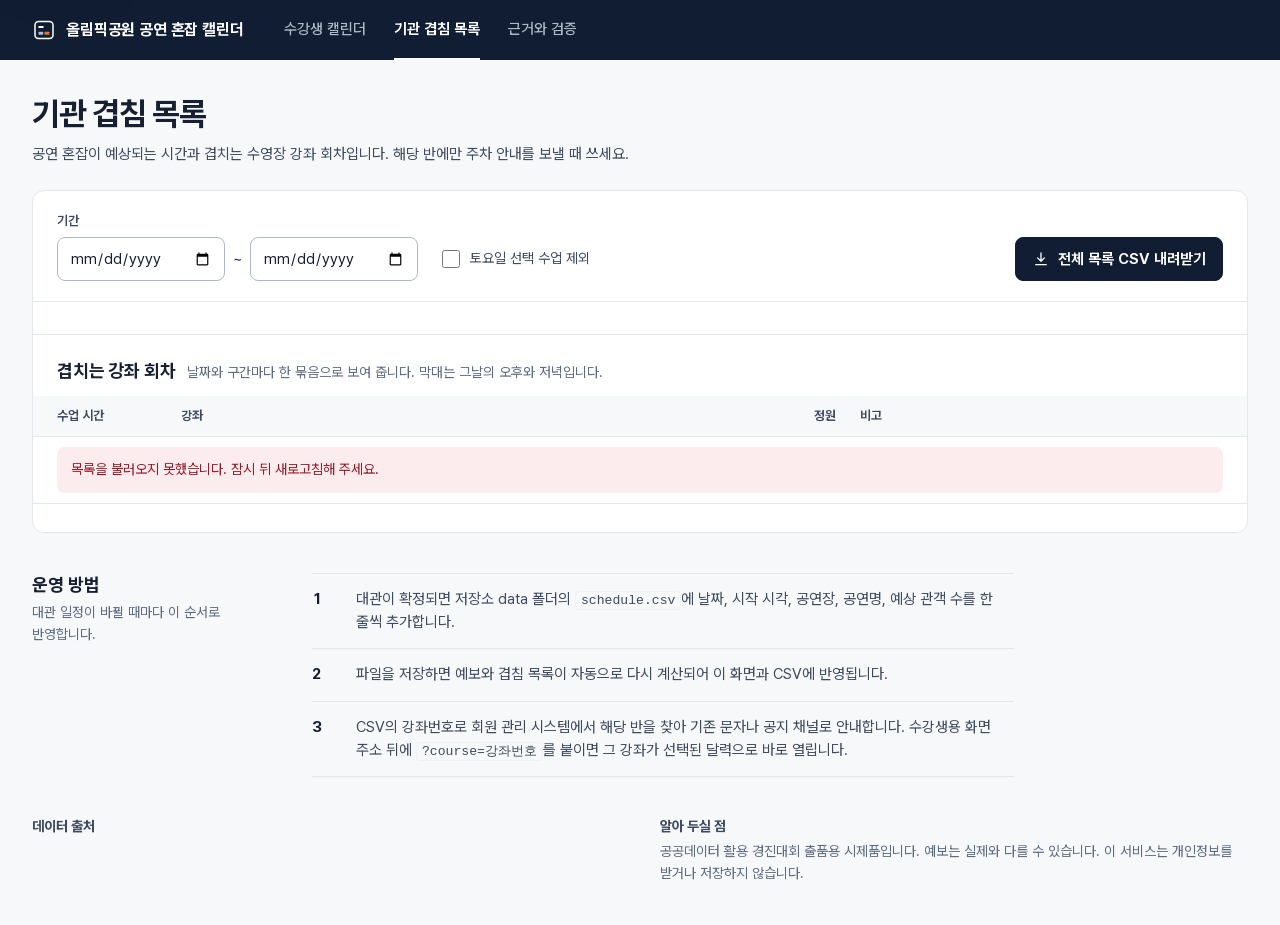
==== commit 8376f4cf: "fix(site): finish-review fixes - Tablet and phone: course search stays on top, calendar follows, the" ====
--- a/site/agency.html
+++ b/site/agency.html
@@ -51,7 +51,7 @@
       <div class="tablehead"><h2 id="h-tbl">겹치는 강좌 회차</h2><span class="hint">날짜와 구간마다 한 묶음으로 보여 줍니다. 막대는 그날의 오후와 저녁입니다.</span></div>
       <div class="tablewrap ov-wrap">
         <table class="ov-table" id="tbl">
-          <colgroup><col class="c-time"><col><col class="c-cap"><col class="c-note"></colgroup>
+          <colgroup><col class="c-time"><col class="c-course"><col class="c-cap"><col class="c-note"></colgroup>
           <thead><tr><th scope="col">수업 시간</th><th scope="col">강좌</th><th scope="col" class="num">정원</th><th scope="col">비고</th></tr></thead>
           <tbody><tr><td colspan="4" class="loading">목록을 불러오는 중입니다.</td></tr></tbody>
         </table>
--- a/site/app.css
+++ b/site/app.css
@@ -166,7 +166,7 @@
 .dow { padding: 9px 12px; font-size: var(--fs-label); font-weight: 600; color: var(--muted); }
 .dow.sun { color: var(--holiday); }
 .pad { background: var(--ground); }
-.day { position: relative; display: flex; flex-direction: column; min-width: 0; height: 114px; padding: 10px 12px 12px; border-radius: 0; background: var(--surface); color: var(--ink); text-align: left; cursor: pointer; transition: background-color .15s var(--ease); }
+.day { position: relative; display: flex; flex-direction: column; min-width: 0; height: 114px; padding: 10px 12px 11px; border-radius: 0; background: var(--surface); color: var(--ink); text-align: left; cursor: pointer; transition: background-color .15s var(--ease); }
 .day:hover { background: var(--ground); }
 .day.flag { background: var(--signal-wash); }
 .day.flag:hover { background: var(--signal-wash-hover); }
@@ -178,14 +178,18 @@
 .day.sun .n, .day.hol .n { color: var(--holiday); }
 .day.off .n { color: var(--muted); font-weight: 500; }
 .day.sel .n { display: inline-grid; place-items: center; min-width: 26px; height: 26px; margin: -2px 0 -2px -5px; padding: 0 5px; border-radius: 6px; background: var(--navy); color: var(--on-navy); }
-.day.today .n { display: inline-grid; place-items: center; min-width: 26px; height: 26px; margin: -2px 0 -2px -5px; padding: 0 5px; border-radius: 13px; background: var(--navy); color: var(--on-navy); }
+.day.today .n { display: inline-grid; place-items: center; min-width: 26px; height: 26px; margin: -2px 0 -2px -5px; padding: 0 5px; border-radius: 13px; box-shadow: inset 0 0 0 1.5px var(--navy); color: var(--navy); font-weight: 700; }
 .day .hn { min-width: 0; font-size: var(--fs-micro); font-weight: 600; color: var(--holiday); white-space: nowrap; overflow: hidden; text-overflow: ellipsis; }
-.day .t { margin-top: 4px; font-size: var(--fs-label); line-height: 1.38; color: var(--muted); white-space: nowrap; overflow: hidden; text-overflow: ellipsis; }
+.day > * { flex-shrink: 0; }
+.day .t { margin-top: 3px; font-size: var(--fs-label); line-height: 1.38; color: var(--muted); white-space: nowrap; overflow: hidden; text-overflow: ellipsis; }
 .day.flag .t { color: var(--ink); font-weight: 500; white-space: normal; display: -webkit-box; -webkit-line-clamp: 2; -webkit-box-orient: vertical; }
 .day .t em { font-style: normal; font-weight: 400; color: var(--muted); }
-.day .me { margin-top: auto; padding-top: 2px; font-size: var(--fs-label); font-weight: 650; line-height: 1.3; color: var(--navy); font-variant-numeric: tabular-nums; }
+.day .me .sw { display: none; }
+.cal.stamp .tick { animation: stamp .5s var(--ease) both; animation-delay: calc(var(--i, 0) * 16ms); }
+@keyframes stamp { from { opacity: 0; transform: scaleY(.2); } }
+.day .me { margin-top: auto; font-size: var(--fs-label); font-weight: 650; line-height: 1.3; color: var(--navy); font-variant-numeric: tabular-nums; }
 .day .strip { margin-top: auto; }
-.day .me + .strip { margin-top: 8px; }
+.day .me + .strip { margin-top: 6px; }
 .calnote { margin-top: 12px; font-size: var(--fs-label); color: var(--muted); }
 
 /* 다가오는 공연 혼잡 */
@@ -244,6 +248,7 @@
 .hits button.opt { border-style: dashed; border-color: var(--control); }
 .hits button[aria-current="date"] { border-style: solid; border-color: var(--navy); background: var(--navy); color: var(--on-navy); }
 .mine .btn.primary { width: 100%; margin-top: 16px; }
+.mine-title { position: absolute; width: 1px; height: 1px; overflow: hidden; clip: rect(0 0 0 0); white-space: nowrap; }
 
 /* 오른쪽 단: 날짜 상세 */
 .detail { padding: 24px 28px 28px; }
@@ -302,8 +307,10 @@
 .ov-table th:first-child, .ov-table td:first-child { padding-left: 24px; }
 .ov-table th:last-child, .ov-table td:last-child { padding-right: 24px; }
 .ov-table .c-time { width: 136px; }
+.ov-table .c-course { width: 48%; }
 .ov-table .c-cap { width: 96px; }
-.ov-table .c-note { width: 136px; }
+.ov-table td:last-child { color: var(--ink-2); }
+.optnote { font-size: var(--fs-body-s); color: var(--ink-2); white-space: nowrap; }
 .m-only { display: none; }
 tr.grp th { position: static; padding: 18px 24px 10px; border-top: 1px solid var(--line); background: var(--surface); text-align: left; font-weight: 400; color: var(--ink); white-space: normal; }
 tbody:first-of-type tr.grp th { border-top: 0; }
@@ -326,11 +333,13 @@
 .steps code { font-size: .875em; padding: 1px 5px; border-radius: 4px; background: var(--ground); border: 1px solid var(--line-soft); }
 
 /* 근거 화면 */
-.ev { display: grid; grid-template-columns: minmax(0, 1fr) minmax(0, 1fr); }
 .ev > section { padding: 28px; min-width: 0; }
-.ev > section + section { border-left: 1px solid var(--line); }
-.ev > .full { grid-column: 1 / -1; border-left: 0; border-top: 1px solid var(--line); }
+.ev > section + section { border-top: 1px solid var(--line); }
 .ev h2 { font-size: var(--fs-title-m); font-weight: 700; letter-spacing: -.01em; }
+.ev-pair { display: grid; grid-template-columns: minmax(0, 1fr) minmax(0, 1fr); gap: 24px 48px; margin-top: 8px; }
+.ev-pair .chart { margin-top: 20px; }
+.ev-pair h3 { margin-top: 20px; font-size: var(--fs-body-s); font-weight: 700; color: var(--ink); }
+.ev-pair .sub { margin-top: 2px; font-size: var(--fs-label); color: var(--muted); }
 .lead { margin-top: 12px; max-width: 68ch; font-size: var(--fs-body); color: var(--ink-2); }
 .lead b { color: var(--ink); font-weight: 700; font-variant-numeric: tabular-nums; }
 .lead.big { font-size: 1.1875rem; line-height: 1.6; letter-spacing: -.01em; }
@@ -399,8 +408,8 @@
   .day { padding: 8px 8px 10px; }
   .day.flag .t { -webkit-line-clamp: 1; }
   .day .me .lbl { display: none; }
-  .uplist button { grid-template-columns: 112px 104px minmax(0, 1fr) 96px; }
-  .uplist .lv { display: none; }
+  .day .me .sw { display: inline-block; width: 4px; height: 11px; margin-right: 5px; vertical-align: -1px; }
+  .uplist button { grid-template-columns: 112px 104px 132px minmax(0, 1fr) 96px; gap: 0 16px; }
   .dumb .row, .dumb .scale { grid-template-columns: 160px minmax(0, 1fr) 120px; }
 }
 /* 태블릿: 한 단 */
@@ -408,14 +417,18 @@
   :root { --gutter: 24px; }
   .shell-meta { display: none; }
   .board { grid-template-columns: minmax(0, 1fr); }
-  .cal-col, .rail { display: contents; }
-  .mycourse { order: 1; }
-  .calwrap { order: 2; padding: 24px; }
-  .detail { order: 3; border-top: 1px solid var(--line); }
-  .upcoming { order: 4; margin: 0; padding: 24px; border-top: 1px solid var(--line); }
-  .mycourse, .detail { padding: 24px; }
-  .ev { grid-template-columns: minmax(0, 1fr); }
-  .ev > section + section { border-left: 0; border-top: 1px solid var(--line); }
+  /* 한 단: 강좌 찾기 한 줄, 달력, 내 강좌 요약과 .ics, 날짜 상세, 다가오는 목록 */
+  .cal-col, .rail, .mycourse { display: contents; }
+  .mycourse > .rail-head { order: 1; margin: 0; padding: 20px 24px 4px; }
+  .mycourse > .field { order: 1; padding: 0 24px 20px; }
+  .mycourse > .hint { order: 1; margin: -8px 0 0; padding: 0 24px 20px; }
+  .calwrap { order: 2; padding: 24px; border-top: 1px solid var(--line); }
+  .mine { order: 3; padding: 4px 24px 24px; border-top: 1px solid var(--line); }
+  .mine-title { position: static; width: auto; height: auto; overflow: visible; clip: auto; white-space: normal; margin-top: 20px; font-size: var(--fs-title-s); font-weight: 700; }
+  .mine .cmeta { margin-top: 4px; }
+  .detail { order: 4; padding: 24px; border-top: 1px solid var(--line); }
+  .upcoming { order: 5; margin: 0; padding: 24px; border-top: 1px solid var(--line); }
+  .ev-pair { grid-template-columns: minmax(0, 1fr); }
   .howto { grid-template-columns: minmax(0, 1fr); }
 }
 /* 휴대폰 */
@@ -427,12 +440,21 @@
   .page { padding: 12px 12px 0; }
   .pagehead { padding: 8px 4px 16px; }
   .pagehead h1 { font-size: 1.5rem; }
-  .mycourse, .detail, .calwrap, .upcoming { padding: 20px 16px; }
+  .detail, .calwrap, .upcoming { padding: 20px 16px; }
+  .mycourse > .rail-head { padding: 16px 16px 4px; }
+  .mycourse > .field, .mycourse > .hint { padding-left: 16px; padding-right: 16px; }
+  .mine { padding: 4px 16px 20px; }
   .calhead h2 { font-size: 1.5rem; }
   .months { width: 100%; }
   .months button { flex: 1; min-height: 44px; padding: 0; }
+  .calwrap { display: flex; flex-direction: column; }
+  .calwrap > .legend { order: 3; margin: 14px 0 0; }
+  .calwrap > .calnote { order: 4; }
   .legend { gap: 6px 14px; }
   .legend .wide { flex-basis: 100%; }
+  .hits { grid-template-columns: minmax(0, 1fr); gap: 4px; }
+  .hits dt { padding-top: 4px; }
+  .hits dd + dt { margin-top: 6px; }
   .btn.quiet { min-height: 44px; }
   .search .clear { top: 0; right: 0; width: 44px; height: 44px; }
   .hits button { min-width: 44px; height: 44px; }
@@ -445,6 +467,7 @@
   .day .strip { height: 7px; }
   .uplist button { grid-template-columns: minmax(0, 1fr) 88px; gap: 4px 12px; padding: 10px 4px; }
   .uplist .strip { grid-row: 1; grid-column: 2; }
+  .uplist .lv { grid-column: 1 / -1; }
   .uplist .ti { grid-column: 1 / -1; white-space: normal; }
   .uplist .mi { text-align: left; }
   .toolbar, .summary, .tablefoot, .tablehead { padding-left: 16px; padding-right: 16px; }
@@ -456,6 +479,8 @@
   .ov-table td.time { white-space: normal; }
   .ov-table .c-cap { width: 56px; }
   .ov-table .c-note { width: 0; }
+  .ov-table .c-course { width: auto; }
+  .optnote.m-only { display: block; margin-top: 2px; font-size: var(--fs-label); color: var(--muted); }
   .ov-table th:nth-child(4), .ov-table td:nth-child(4) { display: none; }
   .ov-table th:first-child, .ov-table td:first-child { padding-left: 16px; }
   .ov-table th:nth-child(3), .ov-table td:nth-child(3) { padding-right: 16px; }
@@ -469,7 +494,7 @@
   .foot { grid-template-columns: minmax(0, 1fr); }
 }
 @media (prefers-reduced-motion: reduce) {
-  *, *::before, *::after { transition-duration: 0s !important; }
+  *, *::before, *::after { transition-duration: 0s !important; animation: none !important; }
 }
 @media (forced-colors: active) {
   .strip .seg, .strip .tick, .sw, .bars .bar, .chip::before { forced-color-adjust: none; }
